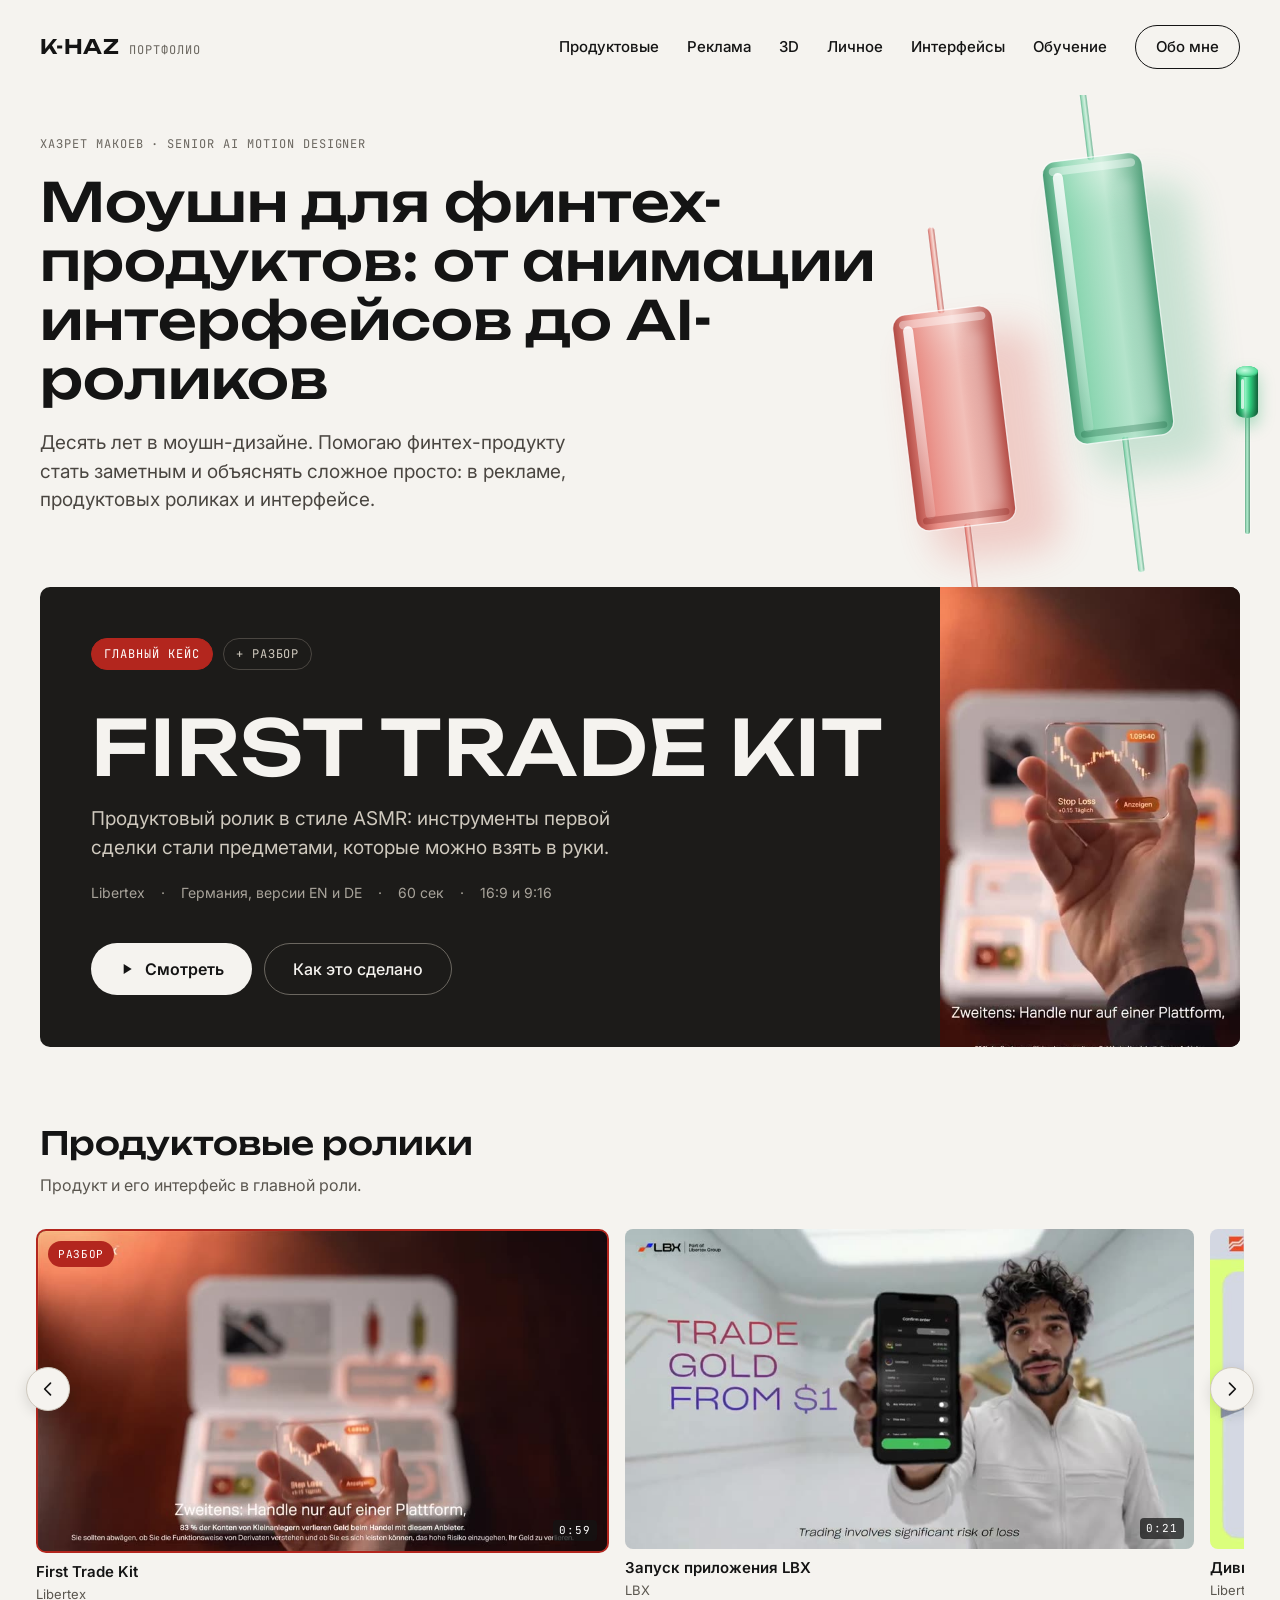
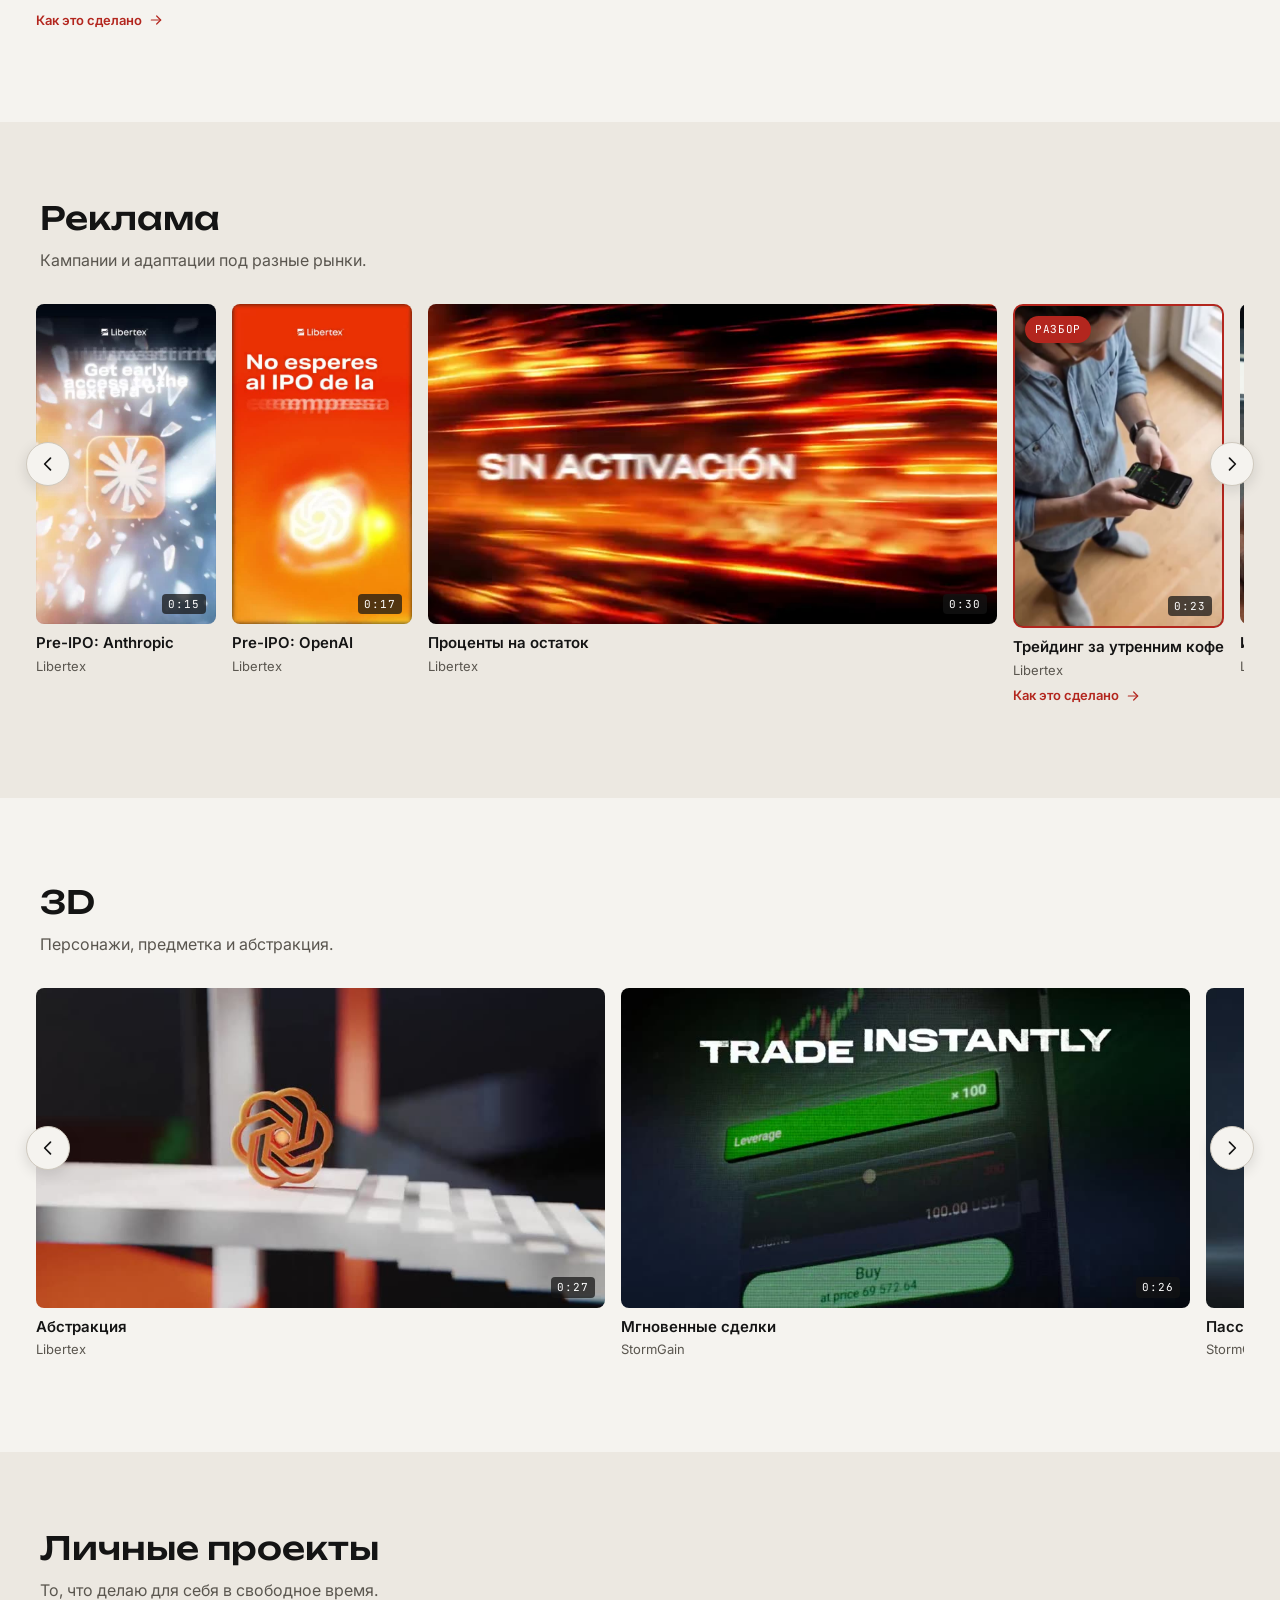
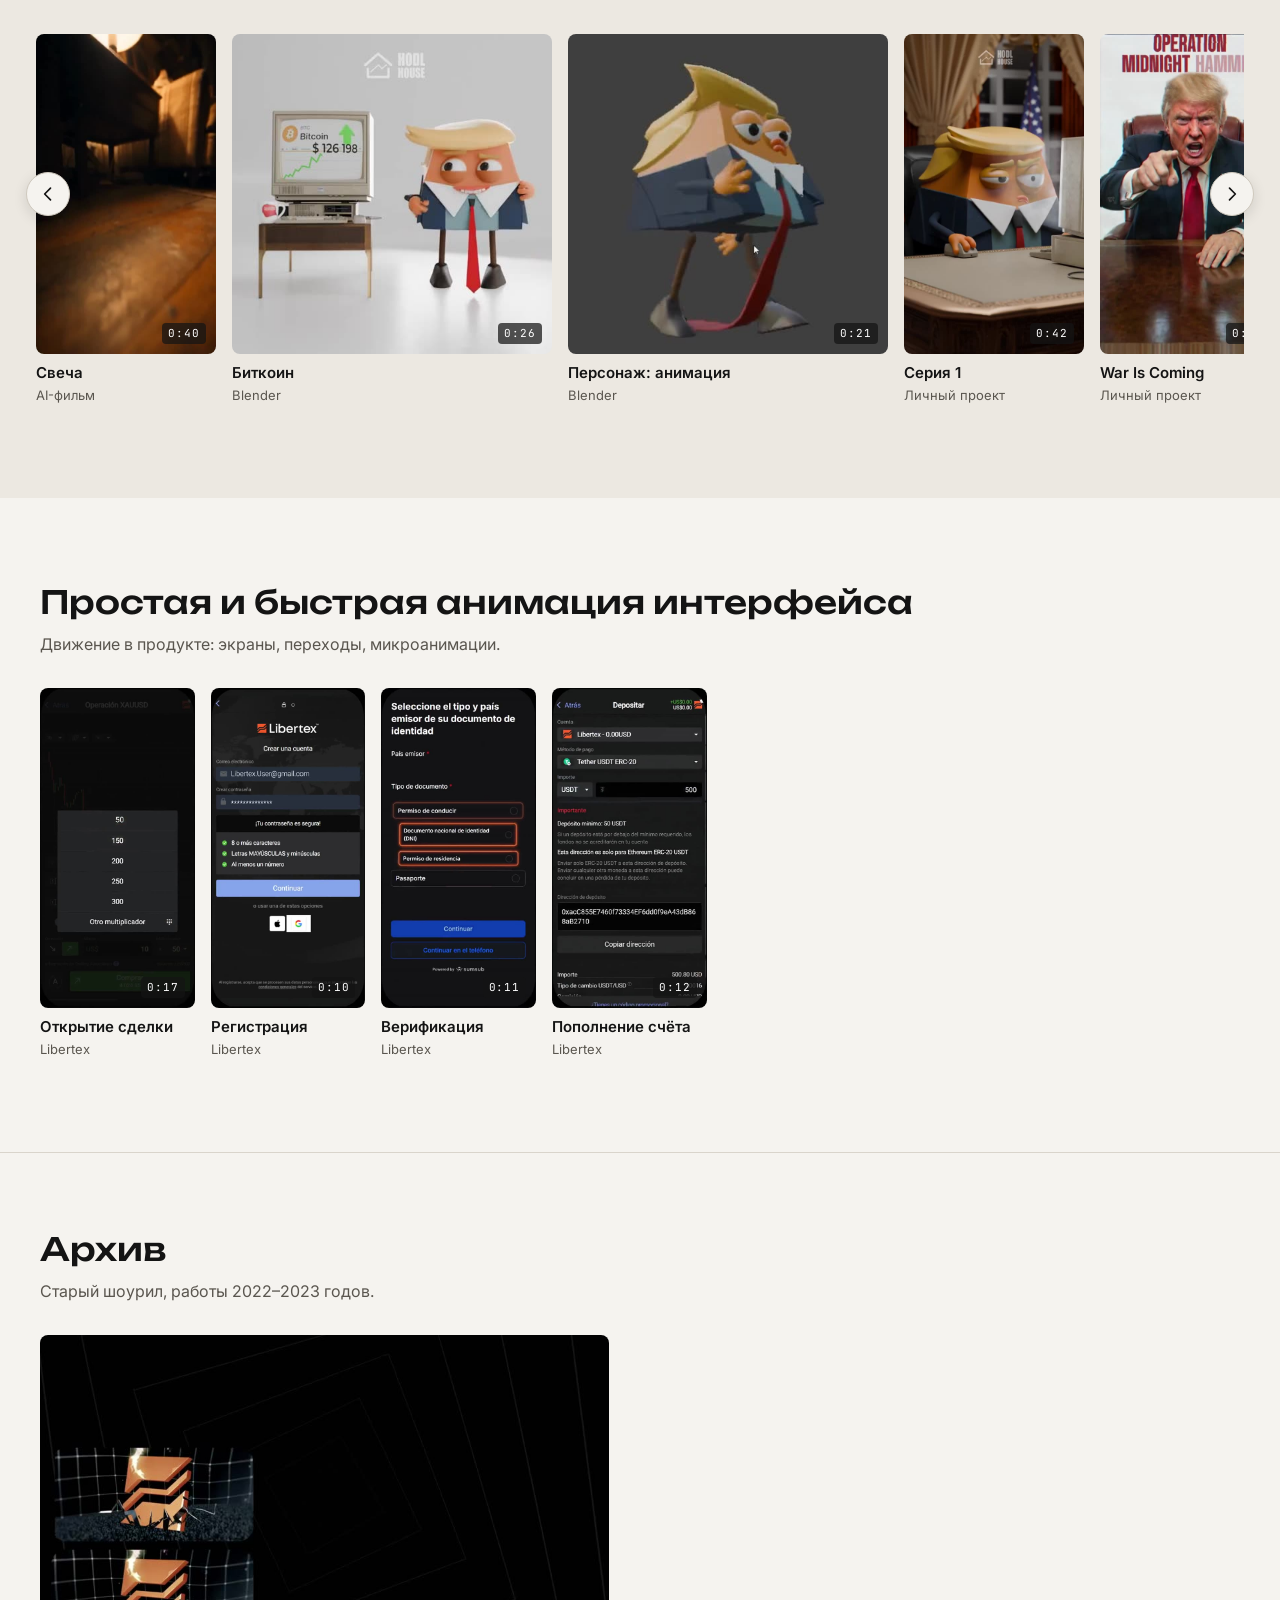
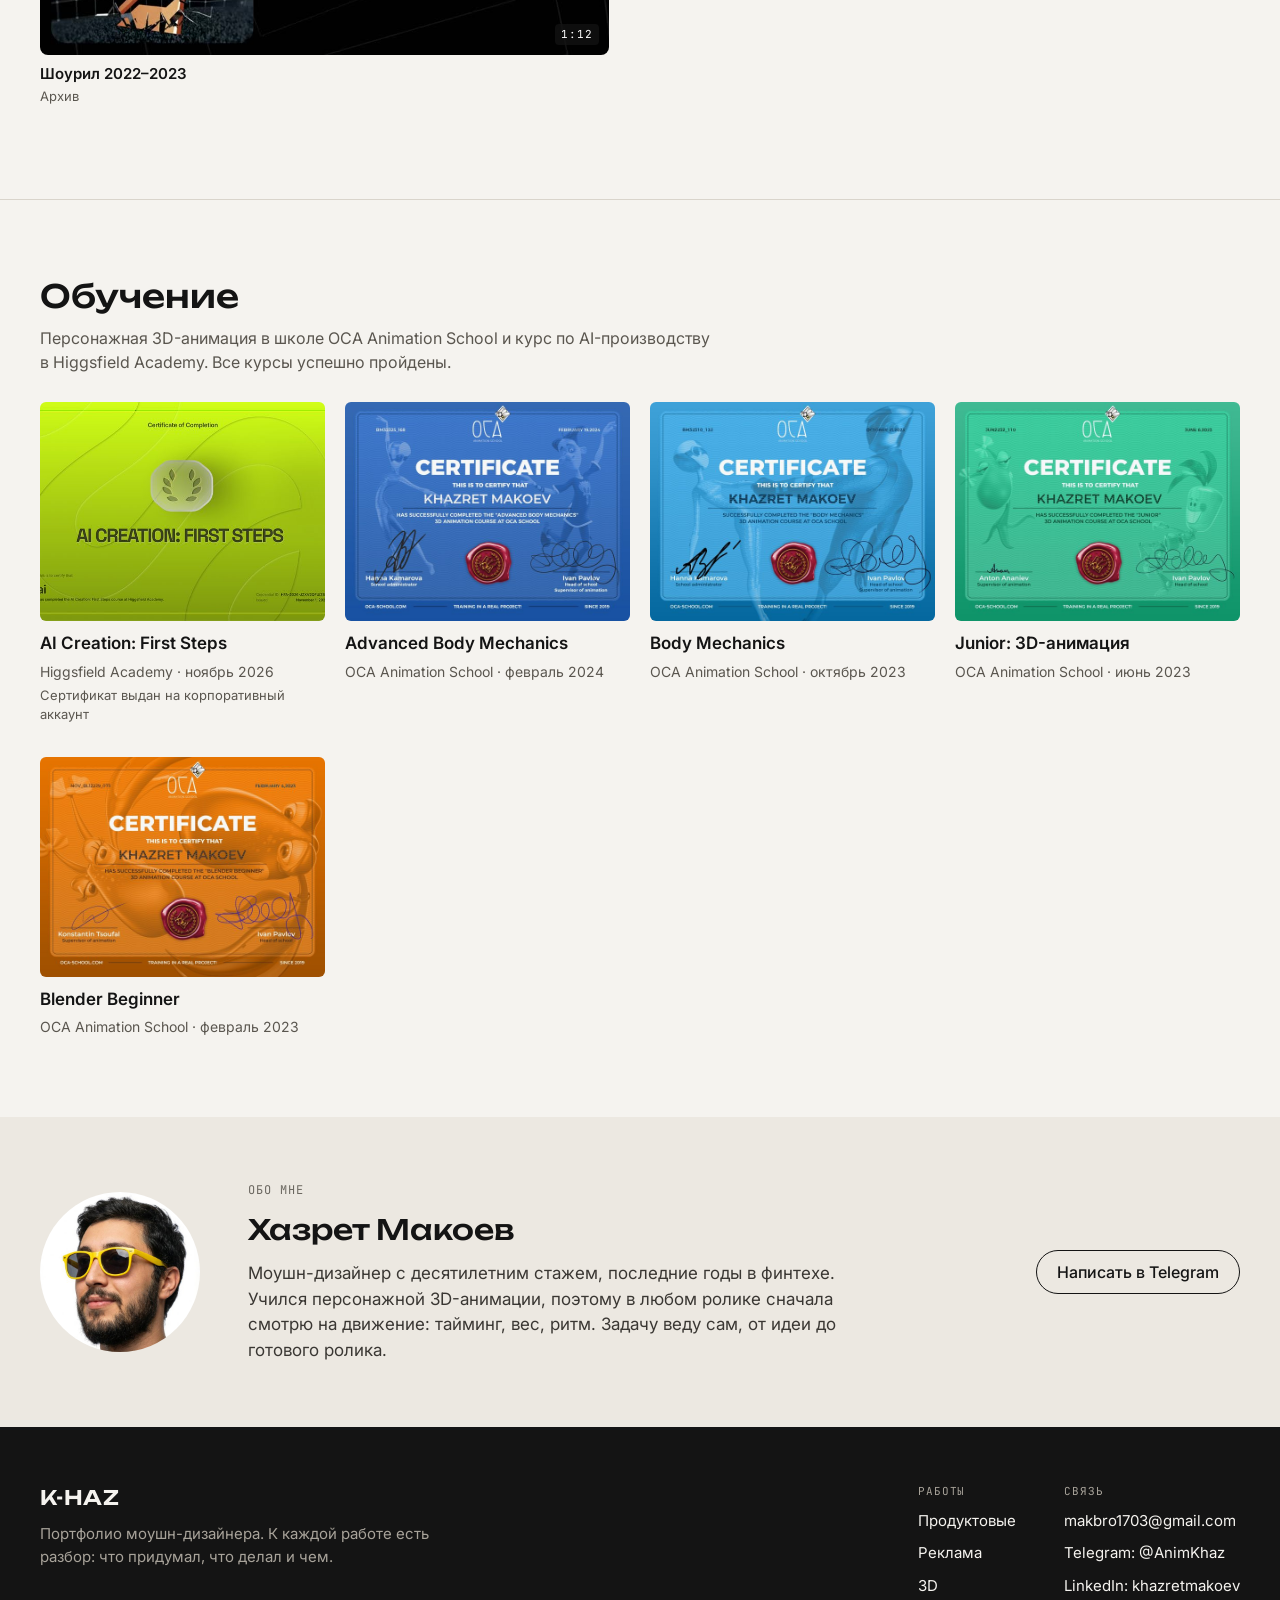
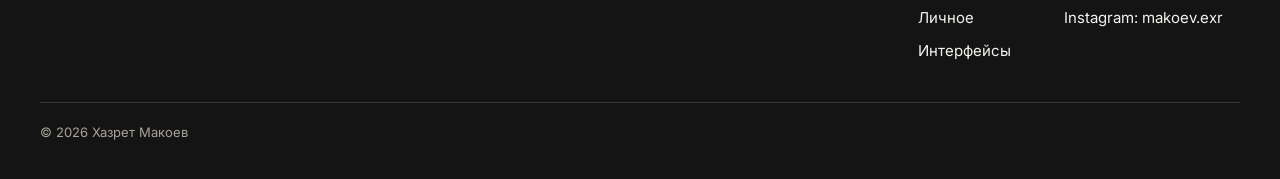
==== docs/index.html @ 052e543b "Разбор: Трейдинг за утренним кофе Co-Authored-By: Claude Fable 5.2 <noreply@anthropic.com> Claude-Se" ====
<!doctype html>
<html lang="ru">
<head>
<meta charset="utf-8">
<meta name="viewport" content="width=device-width, initial-scale=1">
<meta name="robots" content="noindex, nofollow">
<title>K-HAZ — портфолио</title>
<meta name="description" content="Десять лет в моушн-дизайне. Помогаю финтех-продукту стать заметным и объяснять сложное просто: в рекламе, продуктовых роликах и интерфейсе.">
<link rel="preconnect" href="https://fonts.googleapis.com"><link rel="preconnect" href="https://fonts.gstatic.com" crossorigin><link href="https://fonts.googleapis.com/css2?family=Unbounded:wght@500;600&family=Inter:wght@400;500;600&family=JetBrains+Mono:wght@400;500&display=swap" rel="stylesheet">
<link rel="stylesheet" href="css/site.css?v=9702e104">
</head>
<body>
<header class="wrap top">
  <a class="brand" href="index.html"><span class="brand-name">K-HAZ</span><span class="mono dim">ПОРТФОЛИО</span></a>
  <nav class="nav" aria-label="Основное меню"><a href="#product">Продуктовые</a><a href="#ads">Реклама</a><a href="#3d">3D</a><a href="#personal">Личное</a><a href="#ui">Интерфейсы</a><a href="#education">Обучение</a><a class="pill" href="#about">Обо мне</a></nav>
</header>
<main>
<section class="intro-wrap">
<svg class="candles" aria-hidden="true" viewBox="0 0 560 660" preserveAspectRatio="xMaxYMid meet">
<defs>
<linearGradient id="gGreen" x1="0" x2="1" y1="0" y2="0"><stop offset="0" stop-color="#17804F" stop-opacity="0.78"/><stop offset="0.22" stop-color="#3FC486" stop-opacity="0.5"/><stop offset="0.6" stop-color="#8BE6BC" stop-opacity="0.34"/><stop offset="1" stop-color="#17804F" stop-opacity="0.72"/></linearGradient>
<linearGradient id="gRed" x1="0" x2="1" y1="0" y2="0"><stop offset="0" stop-color="#9E1F18" stop-opacity="0.8"/><stop offset="0.22" stop-color="#E0483D" stop-opacity="0.52"/><stop offset="0.6" stop-color="#F7A79E" stop-opacity="0.36"/><stop offset="1" stop-color="#9E1F18" stop-opacity="0.74"/></linearGradient>
<linearGradient id="gShine" x1="0" x2="0" y1="0" y2="1"><stop offset="0" stop-color="#FFFFFF" stop-opacity="0.85"/><stop offset="1" stop-color="#FFFFFF" stop-opacity="0.15"/></linearGradient>
<filter id="soft" x="-50%" y="-50%" width="200%" height="200%"><feGaussianBlur stdDeviation="22"/></filter>
<filter id="soft2" x="-50%" y="-50%" width="200%" height="200%"><feGaussianBlur stdDeviation="6"/></filter>
</defs>
<g transform="rotate(-7 280 330)">
<rect x="150" y="300" width="150" height="270" rx="30" fill="#D8352B" opacity="0.2" filter="url(#soft)"/>
<rect x="350" y="150" width="150" height="340" rx="30" fill="#1F9D63" opacity="0.2" filter="url(#soft)"/>
<rect x="186" y="170" width="8" height="104" rx="4" fill="url(#gRed)" stroke="#FFFFFF" stroke-opacity="0.5"/>
<rect x="186" y="526" width="8" height="114" rx="4" fill="url(#gRed)" stroke="#FFFFFF" stroke-opacity="0.5"/>
<rect x="130" y="270" width="120" height="260" rx="16" fill="url(#gRed)" stroke="#FFFFFF" stroke-opacity="0.75" stroke-width="1.5"/>
<rect x="142" y="284" width="12" height="232" rx="6" fill="url(#gShine)"/>
<rect x="138" y="277" width="104" height="10" rx="5" fill="#FFFFFF" opacity="0.4"/>
<rect x="216" y="300" width="22" height="210" rx="10" fill="#FFFFFF" opacity="0.16" filter="url(#soft2)"/>
<rect x="138" y="514" width="104" height="8" rx="4" fill="#7A1510" opacity="0.28"/>
<rect x="386" y="20" width="8" height="94" rx="4" fill="url(#gGreen)" stroke="#FFFFFF" stroke-opacity="0.5"/>
<rect x="386" y="446" width="8" height="164" rx="4" fill="url(#gGreen)" stroke="#FFFFFF" stroke-opacity="0.5"/>
<rect x="330" y="110" width="120" height="340" rx="16" fill="url(#gGreen)" stroke="#FFFFFF" stroke-opacity="0.75" stroke-width="1.5"/>
<rect x="342" y="124" width="12" height="312" rx="6" fill="url(#gShine)"/>
<rect x="338" y="117" width="104" height="10" rx="5" fill="#FFFFFF" opacity="0.4"/>
<rect x="416" y="140" width="22" height="290" rx="10" fill="#FFFFFF" opacity="0.16" filter="url(#soft2)"/>
<rect x="338" y="434" width="104" height="8" rx="4" fill="#0F5C38" opacity="0.28"/>
</g>
</svg>
<div class="wrap intro">
  <span class="mono dim">ХАЗРЕТ МАКОЕВ · SENIOR AI MOTION DESIGNER</span>
  <h1>Моушн для финтех-продуктов: от анимации интерфейсов до AI-роликов</h1>
  <p>Десять лет в моушн-дизайне. Помогаю финтех-продукту стать заметным и объяснять сложное просто: в рекламе, продуктовых роликах и интерфейсе.</p>
</div>
</section>
<section class="wrap feat-wrap">
  <div class="feat">
    <div class="feat-text">
      <div class="badges mono"><span class="badge badge-red">ГЛАВНЫЙ КЕЙС</span><span class="badge">+ РАЗБОР</span></div>
      <div class="feat-mid">
        <h2 class="feat-title">FIRST TRADE KIT</h2>
        <p>Продуктовый ролик в стиле ASMR: инструменты первой сделки стали предметами, которые можно взять в руки.</p>
        <div class="meta"><span>Libertex</span><span>·</span><span>Германия, версии EN и DE</span><span>·</span><span>60 сек</span><span>·</span><span>16:9 и 9:16</span></div>
      </div>
      <div class="feat-btns">
        <a class="btn btn-light" href="work/first-trade-kit.html"><svg width="16" height="16" viewBox="0 0 24 24" fill="currentColor" aria-hidden="true"><path d="M7 4.5v15l12-7.5z"/></svg>Смотреть</a>
        <a class="btn btn-ghost" href="work/first-trade-kit.html#process">Как это сделано</a>
      </div>
    </div>
    <div class="feat-pic"><video src="media/v/ftk-vertical.mp4" poster="media/v/ftk-vertical.jpg" muted loop autoplay playsinline preload="metadata"></video></div>
  </div>
</section>
<section id="product" class="sec sec-plain">
  <div class="wrap sec-in">
    <div class="sec-head"><h2>Продуктовые ролики</h2><span>Продукт и его интерфейс в главной роли.</span></div>
    <div class="rail-wrap">
      <button class="rail-btn rail-prev" type="button" aria-label="Листать влево"><svg width="20" height="20" viewBox="0 0 24 24" fill="none" stroke="currentColor" stroke-width="2" stroke-linecap="round" stroke-linejoin="round" aria-hidden="true"><path d="M15 5l-7 7 7 7"/></svg></button>
      <div class="rail">
<a class="ritem ritem-case" href="work/first-trade-kit.html"><span class="rthumb" style="aspect-ratio:1920/1080"><img src="media/v/ftk-main.jpg" alt="" loading="lazy" width="1920" height="1080"><span class="thumb-dur mono">0:59</span><span class="case-mark mono">РАЗБОР</span></span><span class="card-title">First Trade Kit</span><span class="card-tag">Libertex</span><span class="case-link">Как это сделано <svg width="24" height="24" viewBox="0 0 24 24" fill="none" stroke="currentColor" stroke-width="1.8" stroke-linecap="round" stroke-linejoin="round" aria-hidden="true"><path d="M5 12h14"/><path d="M13 6l6 6-6 6"/></svg></span></a>
<button class="ritem vid" type="button" data-src="media/v/app-launch.mp4" data-poster="media/v/app-launch.jpg" data-title="Запуск приложения LBX"><span class="rthumb" style="aspect-ratio:1280/720"><img src="media/v/app-launch.jpg" alt="" loading="lazy" width="1280" height="720"><span class="thumb-dur mono">0:21</span><span class="rplay"><svg width="16" height="16" viewBox="0 0 24 24" fill="currentColor" aria-hidden="true"><path d="M7 4.5v15l12-7.5z"/></svg></span></span><span class="card-title">Запуск приложения LBX</span><span class="card-tag">LBX</span></button>
<button class="ritem vid" type="button" data-src="media/v/dividends.mp4" data-poster="media/v/dividends.jpg" data-title="Дивидендные акции"><span class="rthumb" style="aspect-ratio:1280/720"><img src="media/v/dividends.jpg" alt="" loading="lazy" width="1280" height="720"><span class="thumb-dur mono">0:15</span><span class="rplay"><svg width="16" height="16" viewBox="0 0 24 24" fill="currentColor" aria-hidden="true"><path d="M7 4.5v15l12-7.5z"/></svg></span></span><span class="card-title">Дивидендные акции</span><span class="card-tag">Libertex</span></button>
<button class="ritem vid" type="button" data-src="media/v/copytrading.mp4" data-poster="media/v/copytrading.jpg" data-title="Копитрейдинг"><span class="rthumb" style="aspect-ratio:720/1280"><img src="media/v/copytrading.jpg" alt="" loading="lazy" width="720" height="1280"><span class="thumb-dur mono">0:21</span><span class="rplay"><svg width="16" height="16" viewBox="0 0 24 24" fill="currentColor" aria-hidden="true"><path d="M7 4.5v15l12-7.5z"/></svg></span></span><span class="card-title">Копитрейдинг</span><span class="card-tag">Libertex</span></button>
<button class="ritem vid" type="button" data-src="media/v/smart-start.mp4" data-poster="media/v/smart-start.jpg" data-title="Smart Start"><span class="rthumb" style="aspect-ratio:720/1280"><img src="media/v/smart-start.jpg" alt="" loading="lazy" width="720" height="1280"><span class="thumb-dur mono">0:25</span><span class="rplay"><svg width="16" height="16" viewBox="0 0 24 24" fill="currentColor" aria-hidden="true"><path d="M7 4.5v15l12-7.5z"/></svg></span></span><span class="card-title">Smart Start</span><span class="card-tag">Libertex</span></button>
<button class="ritem vid" type="button" data-src="media/v/trade-insurance.mp4" data-poster="media/v/trade-insurance.jpg" data-title="Страховка первой сделки"><span class="rthumb" style="aspect-ratio:720/1280"><img src="media/v/trade-insurance.jpg" alt="" loading="lazy" width="720" height="1280"><span class="thumb-dur mono">0:12</span><span class="rplay"><svg width="16" height="16" viewBox="0 0 24 24" fill="currentColor" aria-hidden="true"><path d="M7 4.5v15l12-7.5z"/></svg></span></span><span class="card-title">Страховка первой сделки</span><span class="card-tag">Libertex</span></button>
<button class="ritem vid" type="button" data-src="media/v/cashback-update.mp4" data-poster="media/v/cashback-update.jpg" data-title="Кэшбэк: обновление"><span class="rthumb" style="aspect-ratio:720/1280"><img src="media/v/cashback-update.jpg" alt="" loading="lazy" width="720" height="1280"><span class="thumb-dur mono">0:17</span><span class="rplay"><svg width="16" height="16" viewBox="0 0 24 24" fill="currentColor" aria-hidden="true"><path d="M7 4.5v15l12-7.5z"/></svg></span></span><span class="card-title">Кэшбэк: обновление</span><span class="card-tag">LBX</span></button>
<button class="ritem vid" type="button" data-src="media/v/cashback.mp4" data-poster="media/v/cashback.jpg" data-title="Кэшбэк"><span class="rthumb" style="aspect-ratio:720/1280"><img src="media/v/cashback.jpg" alt="" loading="lazy" width="720" height="1280"><span class="thumb-dur mono">0:17</span><span class="rplay"><svg width="16" height="16" viewBox="0 0 24 24" fill="currentColor" aria-hidden="true"><path d="M7 4.5v15l12-7.5z"/></svg></span></span><span class="card-title">Кэшбэк</span><span class="card-tag">Libertex</span></button>
<button class="ritem vid" type="button" data-src="media/v/one-dollar.mp4" data-poster="media/v/one-dollar.jpg" data-title="Сделки от 1 доллара"><span class="rthumb" style="aspect-ratio:720/1280"><img src="media/v/one-dollar.jpg" alt="" loading="lazy" width="720" height="1280"><span class="thumb-dur mono">0:23</span><span class="rplay"><svg width="16" height="16" viewBox="0 0 24 24" fill="currentColor" aria-hidden="true"><path d="M7 4.5v15l12-7.5z"/></svg></span></span><span class="card-title">Сделки от 1 доллара</span><span class="card-tag">LBX</span></button>
<button class="ritem vid" type="button" data-src="media/v/mobile-app.mp4" data-poster="media/v/mobile-app.jpg" data-title="Мобильное приложение"><span class="rthumb" style="aspect-ratio:1280/720"><img src="media/v/mobile-app.jpg" alt="" loading="lazy" width="1280" height="720"><span class="thumb-dur mono">0:29</span><span class="rplay"><svg width="16" height="16" viewBox="0 0 24 24" fill="currentColor" aria-hidden="true"><path d="M7 4.5v15l12-7.5z"/></svg></span></span><span class="card-title">Мобильное приложение</span><span class="card-tag">Libertex</span></button>
<button class="ritem vid" type="button" data-src="media/v/crypto-wallet.mp4" data-poster="media/v/crypto-wallet.jpg" data-title="Криптокошелёк"><span class="rthumb" style="aspect-ratio:1280/720"><img src="media/v/crypto-wallet.jpg" alt="" loading="lazy" width="1280" height="720"><span class="thumb-dur mono">1:46</span><span class="rplay"><svg width="16" height="16" viewBox="0 0 24 24" fill="currentColor" aria-hidden="true"><path d="M7 4.5v15l12-7.5z"/></svg></span></span><span class="card-title">Криптокошелёк</span><span class="card-tag">StormGain</span></button>
      </div>
      <button class="rail-btn rail-next" type="button" aria-label="Листать вправо"><svg width="20" height="20" viewBox="0 0 24 24" fill="none" stroke="currentColor" stroke-width="2" stroke-linecap="round" stroke-linejoin="round" aria-hidden="true"><path d="M9 5l7 7-7 7"/></svg></button>
    </div>
  </div>
</section>
<section id="ads" class="sec sec-band">
  <div class="wrap sec-in">
    <div class="sec-head"><h2>Реклама</h2><span>Кампании и адаптации под разные рынки.</span></div>
    <div class="rail-wrap">
      <button class="rail-btn rail-prev" type="button" aria-label="Листать влево"><svg width="20" height="20" viewBox="0 0 24 24" fill="none" stroke="currentColor" stroke-width="2" stroke-linecap="round" stroke-linejoin="round" aria-hidden="true"><path d="M15 5l-7 7 7 7"/></svg></button>
      <div class="rail">
<button class="ritem vid" type="button" data-src="media/v/preipo-anthropic.mp4" data-poster="media/v/preipo-anthropic.jpg" data-title="Pre-IPO: Anthropic"><span class="rthumb" style="aspect-ratio:720/1280"><img src="media/v/preipo-anthropic.jpg" alt="" loading="lazy" width="720" height="1280"><span class="thumb-dur mono">0:15</span><span class="rplay"><svg width="16" height="16" viewBox="0 0 24 24" fill="currentColor" aria-hidden="true"><path d="M7 4.5v15l12-7.5z"/></svg></span></span><span class="card-title">Pre-IPO: Anthropic</span><span class="card-tag">Libertex</span></button>
<button class="ritem vid" type="button" data-src="media/v/preipo-openai.mp4" data-poster="media/v/preipo-openai.jpg" data-title="Pre-IPO: OpenAI"><span class="rthumb" style="aspect-ratio:720/1280"><img src="media/v/preipo-openai.jpg" alt="" loading="lazy" width="720" height="1280"><span class="thumb-dur mono">0:17</span><span class="rplay"><svg width="16" height="16" viewBox="0 0 24 24" fill="currentColor" aria-hidden="true"><path d="M7 4.5v15l12-7.5z"/></svg></span></span><span class="card-title">Pre-IPO: OpenAI</span><span class="card-tag">Libertex</span></button>
<button class="ritem vid" type="button" data-src="media/v/interest.mp4" data-poster="media/v/interest.jpg" data-title="Проценты на остаток"><span class="rthumb" style="aspect-ratio:1280/720"><img src="media/v/interest.jpg" alt="" loading="lazy" width="1280" height="720"><span class="thumb-dur mono">0:30</span><span class="rplay"><svg width="16" height="16" viewBox="0 0 24 24" fill="currentColor" aria-hidden="true"><path d="M7 4.5v15l12-7.5z"/></svg></span></span><span class="card-title">Проценты на остаток</span><span class="card-tag">Libertex</span></button>
<a class="ritem ritem-case" href="work/morning-coffee.html"><span class="rthumb" style="aspect-ratio:720/1280"><img src="media/v/morning-coffee.jpg" alt="" loading="lazy" width="720" height="1280"><span class="thumb-dur mono">0:23</span><span class="case-mark mono">РАЗБОР</span></span><span class="card-title">Трейдинг за утренним кофе</span><span class="card-tag">Libertex</span><span class="case-link">Как это сделано <svg width="24" height="24" viewBox="0 0 24 24" fill="none" stroke="currentColor" stroke-width="1.8" stroke-linecap="round" stroke-linejoin="round" aria-hidden="true"><path d="M5 12h14"/><path d="M13 6l6 6-6 6"/></svg></span></a>
<button class="ritem vid" type="button" data-src="media/v/daily-routine.mp4" data-poster="media/v/daily-routine.jpg" data-title="Инвестиции каждый день"><span class="rthumb" style="aspect-ratio:720/1280"><img src="media/v/daily-routine.jpg" alt="" loading="lazy" width="720" height="1280"><span class="thumb-dur mono">0:23</span><span class="rplay"><svg width="16" height="16" viewBox="0 0 24 24" fill="currentColor" aria-hidden="true"><path d="M7 4.5v15l12-7.5z"/></svg></span></span><span class="card-title">Инвестиции каждый день</span><span class="card-tag">LBX</span></button>
<button class="ritem vid" type="button" data-src="media/v/street.mp4" data-poster="media/v/street.jpg" data-title="Акции в кармане"><span class="rthumb" style="aspect-ratio:1280/720"><img src="media/v/street.jpg" alt="" loading="lazy" width="1280" height="720"><span class="thumb-dur mono">0:18</span><span class="rplay"><svg width="16" height="16" viewBox="0 0 24 24" fill="currentColor" aria-hidden="true"><path d="M7 4.5v15l12-7.5z"/></svg></span></span><span class="card-title">Акции в кармане</span><span class="card-tag">Libertex</span></button>
<button class="ritem vid" type="button" data-src="media/v/coffee-tesla.mp4" data-poster="media/v/coffee-tesla.jpg" data-title="Кофе или акции"><span class="rthumb" style="aspect-ratio:720/720"><img src="media/v/coffee-tesla.jpg" alt="" loading="lazy" width="720" height="720"><span class="thumb-dur mono">0:30</span><span class="rplay"><svg width="16" height="16" viewBox="0 0 24 24" fill="currentColor" aria-hidden="true"><path d="M7 4.5v15l12-7.5z"/></svg></span></span><span class="card-title">Кофе или акции</span><span class="card-tag">Libertex</span></button>
<button class="ritem vid" type="button" data-src="media/v/one-euro.mp4" data-poster="media/v/one-euro.jpg" data-title="От 1 евро"><span class="rthumb" style="aspect-ratio:720/1280"><img src="media/v/one-euro.jpg" alt="" loading="lazy" width="720" height="1280"><span class="thumb-dur mono">0:12</span><span class="rplay"><svg width="16" height="16" viewBox="0 0 24 24" fill="currentColor" aria-hidden="true"><path d="M7 4.5v15l12-7.5z"/></svg></span></span><span class="card-title">От 1 евро</span><span class="card-tag">Libertex</span></button>
<button class="ritem vid" type="button" data-src="media/v/smartstart-ru.mp4" data-poster="media/v/smartstart-ru.jpg" data-title="SmartStart"><span class="rthumb" style="aspect-ratio:720/1280"><img src="media/v/smartstart-ru.jpg" alt="" loading="lazy" width="720" height="1280"><span class="thumb-dur mono">0:27</span><span class="rplay"><svg width="16" height="16" viewBox="0 0 24 24" fill="currentColor" aria-hidden="true"><path d="M7 4.5v15l12-7.5z"/></svg></span></span><span class="card-title">SmartStart</span><span class="card-tag">Forex Club</span></button>
<button class="ritem vid" type="button" data-src="media/v/is-it-skill.mp4" data-poster="media/v/is-it-skill.jpg" data-title="Is It Skill?"><span class="rthumb" style="aspect-ratio:1280/720"><img src="media/v/is-it-skill.jpg" alt="" loading="lazy" width="1280" height="720"><span class="thumb-dur mono">0:25</span><span class="rplay"><svg width="16" height="16" viewBox="0 0 24 24" fill="currentColor" aria-hidden="true"><path d="M7 4.5v15l12-7.5z"/></svg></span></span><span class="card-title">Is It Skill?</span><span class="card-tag">Libertex</span></button>
<button class="ritem vid" type="button" data-src="media/v/partners.mp4" data-poster="media/v/partners.jpg" data-title="Партнёрская программа"><span class="rthumb" style="aspect-ratio:1280/720"><img src="media/v/partners.jpg" alt="" loading="lazy" width="1280" height="720"><span class="thumb-dur mono">0:34</span><span class="rplay"><svg width="16" height="16" viewBox="0 0 24 24" fill="currentColor" aria-hidden="true"><path d="M7 4.5v15l12-7.5z"/></svg></span></span><span class="card-title">Партнёрская программа</span><span class="card-tag">Forex Club</span></button>
      </div>
      <button class="rail-btn rail-next" type="button" aria-label="Листать вправо"><svg width="20" height="20" viewBox="0 0 24 24" fill="none" stroke="currentColor" stroke-width="2" stroke-linecap="round" stroke-linejoin="round" aria-hidden="true"><path d="M9 5l7 7-7 7"/></svg></button>
    </div>
  </div>
</section>
<section id="3d" class="sec sec-plain">
  <div class="wrap sec-in">
    <div class="sec-head"><h2>3D</h2><span>Персонажи, предметка и абстракция.</span></div>
    <div class="rail-wrap">
      <button class="rail-btn rail-prev" type="button" aria-label="Листать влево"><svg width="20" height="20" viewBox="0 0 24 24" fill="none" stroke="currentColor" stroke-width="2" stroke-linecap="round" stroke-linejoin="round" aria-hidden="true"><path d="M15 5l-7 7 7 7"/></svg></button>
      <div class="rail">
<button class="ritem vid" type="button" data-src="media/v/abstract.mp4" data-poster="media/v/abstract.jpg" data-title="Абстракция"><span class="rthumb" style="aspect-ratio:1280/720"><img src="media/v/abstract.jpg" alt="" loading="lazy" width="1280" height="720"><span class="thumb-dur mono">0:27</span><span class="rplay"><svg width="16" height="16" viewBox="0 0 24 24" fill="currentColor" aria-hidden="true"><path d="M7 4.5v15l12-7.5z"/></svg></span></span><span class="card-title">Абстракция</span><span class="card-tag">Libertex</span></button>
<button class="ritem vid" type="button" data-src="media/v/trade-instantly.mp4" data-poster="media/v/trade-instantly.jpg" data-title="Мгновенные сделки"><span class="rthumb" style="aspect-ratio:1280/720"><img src="media/v/trade-instantly.jpg" alt="" loading="lazy" width="1280" height="720"><span class="thumb-dur mono">0:26</span><span class="rplay"><svg width="16" height="16" viewBox="0 0 24 24" fill="currentColor" aria-hidden="true"><path d="M7 4.5v15l12-7.5z"/></svg></span></span><span class="card-title">Мгновенные сделки</span><span class="card-tag">StormGain</span></button>
<button class="ritem vid" type="button" data-src="media/v/passive-income.mp4" data-poster="media/v/passive-income.jpg" data-title="Пассивный доход"><span class="rthumb" style="aspect-ratio:1280/720"><img src="media/v/passive-income.jpg" alt="" loading="lazy" width="1280" height="720"><span class="thumb-dur mono">0:30</span><span class="rplay"><svg width="16" height="16" viewBox="0 0 24 24" fill="currentColor" aria-hidden="true"><path d="M7 4.5v15l12-7.5z"/></svg></span></span><span class="card-title">Пассивный доход</span><span class="card-tag">StormGain</span></button>
<button class="ritem vid" type="button" data-src="media/v/chatgpt.mp4" data-poster="media/v/chatgpt.jpg" data-title="AI-ассистент"><span class="rthumb" style="aspect-ratio:1280/720"><img src="media/v/chatgpt.jpg" alt="" loading="lazy" width="1280" height="720"><span class="thumb-dur mono">0:20</span><span class="rplay"><svg width="16" height="16" viewBox="0 0 24 24" fill="currentColor" aria-hidden="true"><path d="M7 4.5v15l12-7.5z"/></svg></span></span><span class="card-title">AI-ассистент</span><span class="card-tag">Libertex</span></button>
<button class="ritem vid" type="button" data-src="media/v/bull-bear.mp4" data-poster="media/v/bull-bear.jpg" data-title="Быки и медведи"><span class="rthumb" style="aspect-ratio:1280/720"><img src="media/v/bull-bear.jpg" alt="" loading="lazy" width="1280" height="720"><span class="thumb-dur mono">0:19</span><span class="rplay"><svg width="16" height="16" viewBox="0 0 24 24" fill="currentColor" aria-hidden="true"><path d="M7 4.5v15l12-7.5z"/></svg></span></span><span class="card-title">Быки и медведи</span><span class="card-tag">Libertex</span></button>
<button class="ritem vid" type="button" data-src="media/v/globe-buenos-aires.mp4" data-poster="media/v/globe-buenos-aires.jpg" data-title="Снежный шар: Буэнос-Айрес"><span class="rthumb" style="aspect-ratio:1280/720"><img src="media/v/globe-buenos-aires.jpg" alt="" loading="lazy" width="1280" height="720"><span class="thumb-dur mono">0:15</span><span class="rplay"><svg width="16" height="16" viewBox="0 0 24 24" fill="currentColor" aria-hidden="true"><path d="M7 4.5v15l12-7.5z"/></svg></span></span><span class="card-title">Снежный шар: Буэнос-Айрес</span><span class="card-tag">Libertex</span></button>
<button class="ritem vid" type="button" data-src="media/v/globe-berlin.mp4" data-poster="media/v/globe-berlin.jpg" data-title="Снежный шар: Берлин"><span class="rthumb" style="aspect-ratio:1280/720"><img src="media/v/globe-berlin.jpg" alt="" loading="lazy" width="1280" height="720"><span class="thumb-dur mono">0:15</span><span class="rplay"><svg width="16" height="16" viewBox="0 0 24 24" fill="currentColor" aria-hidden="true"><path d="M7 4.5v15l12-7.5z"/></svg></span></span><span class="card-title">Снежный шар: Берлин</span><span class="card-tag">Libertex</span></button>
<button class="ritem vid" type="button" data-src="media/v/banksters-dance.mp4" data-poster="media/v/banksters-dance.jpg" data-title="Banksters: танец"><span class="rthumb" style="aspect-ratio:1280/720"><img src="media/v/banksters-dance.jpg" alt="" loading="lazy" width="1280" height="720"><span class="thumb-dur mono">0:08</span><span class="rplay"><svg width="16" height="16" viewBox="0 0 24 24" fill="currentColor" aria-hidden="true"><path d="M7 4.5v15l12-7.5z"/></svg></span></span><span class="card-title">Banksters: танец</span><span class="card-tag">Banksters</span></button>
<button class="ritem vid" type="button" data-src="media/v/banksters-avatar.mp4" data-poster="media/v/banksters-avatar.jpg" data-title="Banksters: выбор аватара"><span class="rthumb" style="aspect-ratio:1280/720"><img src="media/v/banksters-avatar.jpg" alt="" loading="lazy" width="1280" height="720"><span class="thumb-dur mono">0:19</span><span class="rplay"><svg width="16" height="16" viewBox="0 0 24 24" fill="currentColor" aria-hidden="true"><path d="M7 4.5v15l12-7.5z"/></svg></span></span><span class="card-title">Banksters: выбор аватара</span><span class="card-tag">Banksters</span></button>
<button class="ritem vid" type="button" data-src="media/v/banksters-earn.mp4" data-poster="media/v/banksters-earn.jpg" data-title="Banksters: заработок"><span class="rthumb" style="aspect-ratio:1280/720"><img src="media/v/banksters-earn.jpg" alt="" loading="lazy" width="1280" height="720"><span class="thumb-dur mono">0:49</span><span class="rplay"><svg width="16" height="16" viewBox="0 0 24 24" fill="currentColor" aria-hidden="true"><path d="M7 4.5v15l12-7.5z"/></svg></span></span><span class="card-title">Banksters: заработок</span><span class="card-tag">Banksters</span></button>
<button class="ritem vid" type="button" data-src="media/v/banksters-balloon.mp4" data-poster="media/v/banksters-balloon.jpg" data-title="Banksters: воздушный шар"><span class="rthumb" style="aspect-ratio:1280/720"><img src="media/v/banksters-balloon.jpg" alt="" loading="lazy" width="1280" height="720"><span class="thumb-dur mono">0:17</span><span class="rplay"><svg width="16" height="16" viewBox="0 0 24 24" fill="currentColor" aria-hidden="true"><path d="M7 4.5v15l12-7.5z"/></svg></span></span><span class="card-title">Banksters: воздушный шар</span><span class="card-tag">Banksters</span></button>
<button class="ritem vid" type="button" data-src="media/v/listing.mp4" data-poster="media/v/listing.jpg" data-title="Листинг"><span class="rthumb" style="aspect-ratio:1280/720"><img src="media/v/listing.jpg" alt="" loading="lazy" width="1280" height="720"><span class="thumb-dur mono">0:28</span><span class="rplay"><svg width="16" height="16" viewBox="0 0 24 24" fill="currentColor" aria-hidden="true"><path d="M7 4.5v15l12-7.5z"/></svg></span></span><span class="card-title">Листинг</span><span class="card-tag">StormGain</span></button>
<button class="ritem vid" type="button" data-src="media/v/defi.mp4" data-poster="media/v/defi.jpg" data-title="DeFi"><span class="rthumb" style="aspect-ratio:1280/720"><img src="media/v/defi.jpg" alt="" loading="lazy" width="1280" height="720"><span class="thumb-dur mono">0:30</span><span class="rplay"><svg width="16" height="16" viewBox="0 0 24 24" fill="currentColor" aria-hidden="true"><path d="M7 4.5v15l12-7.5z"/></svg></span></span><span class="card-title">DeFi</span><span class="card-tag">StormGain</span></button>
<button class="ritem vid" type="button" data-src="media/v/dancing-stocks.mp4" data-poster="media/v/dancing-stocks.jpg" data-title="Танцующие акции"><span class="rthumb" style="aspect-ratio:720/720"><img src="media/v/dancing-stocks.jpg" alt="" loading="lazy" width="720" height="720"><span class="thumb-dur mono">0:25</span><span class="rplay"><svg width="16" height="16" viewBox="0 0 24 24" fill="currentColor" aria-hidden="true"><path d="M7 4.5v15l12-7.5z"/></svg></span></span><span class="card-title">Танцующие акции</span><span class="card-tag">Libertex</span></button>
      </div>
      <button class="rail-btn rail-next" type="button" aria-label="Листать вправо"><svg width="20" height="20" viewBox="0 0 24 24" fill="none" stroke="currentColor" stroke-width="2" stroke-linecap="round" stroke-linejoin="round" aria-hidden="true"><path d="M9 5l7 7-7 7"/></svg></button>
    </div>
  </div>
</section>
<section id="personal" class="sec sec-band">
  <div class="wrap sec-in">
    <div class="sec-head"><h2>Личные проекты</h2><span>То, что делаю для себя в свободное время.</span></div>
    <div class="rail-wrap">
      <button class="rail-btn rail-prev" type="button" aria-label="Листать влево"><svg width="20" height="20" viewBox="0 0 24 24" fill="none" stroke="currentColor" stroke-width="2" stroke-linecap="round" stroke-linejoin="round" aria-hidden="true"><path d="M15 5l-7 7 7 7"/></svg></button>
      <div class="rail">
<button class="ritem vid" type="button" data-src="media/v/candle.mp4" data-poster="media/v/candle.jpg" data-title="Свеча"><span class="rthumb" style="aspect-ratio:720/1280"><img src="media/v/candle.jpg" alt="" loading="lazy" width="720" height="1280"><span class="thumb-dur mono">0:40</span><span class="rplay"><svg width="16" height="16" viewBox="0 0 24 24" fill="currentColor" aria-hidden="true"><path d="M7 4.5v15l12-7.5z"/></svg></span></span><span class="card-title">Свеча</span><span class="card-tag">AI-фильм</span></button>
<button class="ritem vid" type="button" data-src="media/v/p-bitcoin.mp4" data-poster="media/v/p-bitcoin.jpg" data-title="Биткоин"><span class="rthumb" style="aspect-ratio:720/720"><img src="media/v/p-bitcoin.jpg" alt="" loading="lazy" width="720" height="720"><span class="thumb-dur mono">0:26</span><span class="rplay"><svg width="16" height="16" viewBox="0 0 24 24" fill="currentColor" aria-hidden="true"><path d="M7 4.5v15l12-7.5z"/></svg></span></span><span class="card-title">Биткоин</span><span class="card-tag">Blender</span></button>
<button class="ritem vid" type="button" data-src="media/v/p-character.mp4" data-poster="media/v/p-character.jpg" data-title="Персонаж: анимация"><span class="rthumb" style="aspect-ratio:720/720"><img src="media/v/p-character.jpg" alt="" loading="lazy" width="720" height="720"><span class="thumb-dur mono">0:21</span><span class="rplay"><svg width="16" height="16" viewBox="0 0 24 24" fill="currentColor" aria-hidden="true"><path d="M7 4.5v15l12-7.5z"/></svg></span></span><span class="card-title">Персонаж: анимация</span><span class="card-tag">Blender</span></button>
<button class="ritem vid" type="button" data-src="media/v/p-series.mp4" data-poster="media/v/p-series.jpg" data-title="Серия 1"><span class="rthumb" style="aspect-ratio:720/1280"><img src="media/v/p-series.jpg" alt="" loading="lazy" width="720" height="1280"><span class="thumb-dur mono">0:42</span><span class="rplay"><svg width="16" height="16" viewBox="0 0 24 24" fill="currentColor" aria-hidden="true"><path d="M7 4.5v15l12-7.5z"/></svg></span></span><span class="card-title">Серия 1</span><span class="card-tag">Личный проект</span></button>
<button class="ritem vid" type="button" data-src="media/v/p-war.mp4" data-poster="media/v/p-war.jpg" data-title="War Is Coming"><span class="rthumb" style="aspect-ratio:720/1280"><img src="media/v/p-war.jpg" alt="" loading="lazy" width="720" height="1280"><span class="thumb-dur mono">0:51</span><span class="rplay"><svg width="16" height="16" viewBox="0 0 24 24" fill="currentColor" aria-hidden="true"><path d="M7 4.5v15l12-7.5z"/></svg></span></span><span class="card-title">War Is Coming</span><span class="card-tag">Личный проект</span></button>
<button class="ritem vid" type="button" data-src="media/v/penguin.mp4" data-poster="media/v/penguin.jpg" data-title="Пингвин"><span class="rthumb" style="aspect-ratio:720/720"><img src="media/v/penguin.jpg" alt="" loading="lazy" width="720" height="720"><span class="thumb-dur mono">0:16</span><span class="rplay"><svg width="16" height="16" viewBox="0 0 24 24" fill="currentColor" aria-hidden="true"><path d="M7 4.5v15l12-7.5z"/></svg></span></span><span class="card-title">Пингвин</span><span class="card-tag">Blender</span></button>
<button class="ritem vid" type="button" data-src="media/v/police.mp4" data-poster="media/v/police.jpg" data-title="Полицейские"><span class="rthumb" style="aspect-ratio:1280/720"><img src="media/v/police.jpg" alt="" loading="lazy" width="1280" height="720"><span class="thumb-dur mono">0:55</span><span class="rplay"><svg width="16" height="16" viewBox="0 0 24 24" fill="currentColor" aria-hidden="true"><path d="M7 4.5v15l12-7.5z"/></svg></span></span><span class="card-title">Полицейские</span><span class="card-tag">AI-фильм</span></button>
      </div>
      <button class="rail-btn rail-next" type="button" aria-label="Листать вправо"><svg width="20" height="20" viewBox="0 0 24 24" fill="none" stroke="currentColor" stroke-width="2" stroke-linecap="round" stroke-linejoin="round" aria-hidden="true"><path d="M9 5l7 7-7 7"/></svg></button>
    </div>
  </div>
</section>
<section id="ui" class="sec sec-plain">
  <div class="wrap sec-in">
    <div class="sec-head"><h2>Простая и быстрая анимация интерфейса</h2><span>Движение в продукте: экраны, переходы, микроанимации.</span></div>
    <div class="rail-wrap">
      <button class="rail-btn rail-prev" type="button" aria-label="Листать влево"><svg width="20" height="20" viewBox="0 0 24 24" fill="none" stroke="currentColor" stroke-width="2" stroke-linecap="round" stroke-linejoin="round" aria-hidden="true"><path d="M15 5l-7 7 7 7"/></svg></button>
      <div class="rail">
<button class="ritem vid" type="button" data-src="media/v/ui-open-deal.mp4" data-poster="media/v/ui-open-deal.jpg" data-title="Открытие сделки"><span class="rthumb" style="aspect-ratio:720/1490"><img src="media/v/ui-open-deal.jpg" alt="" loading="lazy" width="720" height="1490"><span class="thumb-dur mono">0:17</span><span class="rplay"><svg width="16" height="16" viewBox="0 0 24 24" fill="currentColor" aria-hidden="true"><path d="M7 4.5v15l12-7.5z"/></svg></span></span><span class="card-title">Открытие сделки</span><span class="card-tag">Libertex</span></button>
<button class="ritem vid" type="button" data-src="media/v/ui-register.mp4" data-poster="media/v/ui-register.jpg" data-title="Регистрация"><span class="rthumb" style="aspect-ratio:720/1488"><img src="media/v/ui-register.jpg" alt="" loading="lazy" width="720" height="1488"><span class="thumb-dur mono">0:10</span><span class="rplay"><svg width="16" height="16" viewBox="0 0 24 24" fill="currentColor" aria-hidden="true"><path d="M7 4.5v15l12-7.5z"/></svg></span></span><span class="card-title">Регистрация</span><span class="card-tag">Libertex</span></button>
<button class="ritem vid" type="button" data-src="media/v/ui-verification.mp4" data-poster="media/v/ui-verification.jpg" data-title="Верификация"><span class="rthumb" style="aspect-ratio:720/1490"><img src="media/v/ui-verification.jpg" alt="" loading="lazy" width="720" height="1490"><span class="thumb-dur mono">0:11</span><span class="rplay"><svg width="16" height="16" viewBox="0 0 24 24" fill="currentColor" aria-hidden="true"><path d="M7 4.5v15l12-7.5z"/></svg></span></span><span class="card-title">Верификация</span><span class="card-tag">Libertex</span></button>
<button class="ritem vid" type="button" data-src="media/v/ui-deposit.mp4" data-poster="media/v/ui-deposit.jpg" data-title="Пополнение счёта"><span class="rthumb" style="aspect-ratio:720/1490"><img src="media/v/ui-deposit.jpg" alt="" loading="lazy" width="720" height="1490"><span class="thumb-dur mono">0:12</span><span class="rplay"><svg width="16" height="16" viewBox="0 0 24 24" fill="currentColor" aria-hidden="true"><path d="M7 4.5v15l12-7.5z"/></svg></span></span><span class="card-title">Пополнение счёта</span><span class="card-tag">Libertex</span></button>
      </div>
      <button class="rail-btn rail-next" type="button" aria-label="Листать вправо"><svg width="20" height="20" viewBox="0 0 24 24" fill="none" stroke="currentColor" stroke-width="2" stroke-linecap="round" stroke-linejoin="round" aria-hidden="true"><path d="M9 5l7 7-7 7"/></svg></button>
    </div>
  </div>
</section>
<section id="archive" class="sec sec-line">
  <div class="wrap sec-in">
    <div class="sec-head"><h2>Архив</h2><span>Старый шоурил, работы 2022–2023 годов.</span></div>
    <div class="rail-wrap">
      <button class="rail-btn rail-prev" type="button" aria-label="Листать влево"><svg width="20" height="20" viewBox="0 0 24 24" fill="none" stroke="currentColor" stroke-width="2" stroke-linecap="round" stroke-linejoin="round" aria-hidden="true"><path d="M15 5l-7 7 7 7"/></svg></button>
      <div class="rail">
<button class="ritem vid" type="button" data-src="media/v/showreel.mp4" data-poster="media/v/showreel.jpg" data-title="Шоурил 2022–2023"><span class="rthumb" style="aspect-ratio:1920/1080"><img src="media/v/showreel.jpg" alt="" loading="lazy" width="1920" height="1080"><span class="thumb-dur mono">1:12</span><span class="rplay"><svg width="16" height="16" viewBox="0 0 24 24" fill="currentColor" aria-hidden="true"><path d="M7 4.5v15l12-7.5z"/></svg></span></span><span class="card-title">Шоурил 2022–2023</span><span class="card-tag">Архив</span></button>
      </div>
      <button class="rail-btn rail-next" type="button" aria-label="Листать вправо"><svg width="20" height="20" viewBox="0 0 24 24" fill="none" stroke="currentColor" stroke-width="2" stroke-linecap="round" stroke-linejoin="round" aria-hidden="true"><path d="M9 5l7 7-7 7"/></svg></button>
    </div>
  </div>
</section>
<section id="education" class="sec sec-line">
  <div class="wrap sec-in">
    <div class="sec-head"><h2>Обучение</h2><span>Персонажная 3D-анимация в школе OCA Animation School и курс по AI-производству в Higgsfield Academy. Все курсы успешно пройдены.</span></div>
    <div class="grid">
<a class="card cert" href="media/certs/higgsfield-ai-creation.jpg" target="_blank" rel="noopener">
  <div class="thumb cert-thumb"><img src="media/certs/higgsfield-ai-creation-s.jpg" alt="Сертификат: AI Creation: First Steps, Higgsfield Academy" loading="lazy"></div>
  <span class="card-title">AI Creation: First Steps</span>
  <span class="card-tag">Higgsfield Academy · ноябрь 2026</span><span class="card-note">Сертификат выдан на корпоративный аккаунт</span>
</a>
<a class="card cert" href="media/certs/oca-advanced-body-mechanics.jpg" target="_blank" rel="noopener">
  <div class="thumb cert-thumb"><img src="media/certs/oca-advanced-body-mechanics-s.jpg" alt="Сертификат: Advanced Body Mechanics, OCA Animation School" loading="lazy"></div>
  <span class="card-title">Advanced Body Mechanics</span>
  <span class="card-tag">OCA Animation School · февраль 2024</span>
</a>
<a class="card cert" href="media/certs/oca-body-mechanics.jpg" target="_blank" rel="noopener">
  <div class="thumb cert-thumb"><img src="media/certs/oca-body-mechanics-s.jpg" alt="Сертификат: Body Mechanics, OCA Animation School" loading="lazy"></div>
  <span class="card-title">Body Mechanics</span>
  <span class="card-tag">OCA Animation School · октябрь 2023</span>
</a>
<a class="card cert" href="media/certs/oca-junior.jpg" target="_blank" rel="noopener">
  <div class="thumb cert-thumb"><img src="media/certs/oca-junior-s.jpg" alt="Сертификат: Junior: 3D-анимация, OCA Animation School" loading="lazy"></div>
  <span class="card-title">Junior: 3D-анимация</span>
  <span class="card-tag">OCA Animation School · июнь 2023</span>
</a>
<a class="card cert" href="media/certs/oca-blender-beginner.jpg" target="_blank" rel="noopener">
  <div class="thumb cert-thumb"><img src="media/certs/oca-blender-beginner-s.jpg" alt="Сертификат: Blender Beginner, OCA Animation School" loading="lazy"></div>
  <span class="card-title">Blender Beginner</span>
  <span class="card-tag">OCA Animation School · февраль 2023</span>
</a>
    </div>
  </div>
</section>
<section id="about" class="sec sec-band">
  <div class="wrap about">
    <img class="about-photo" src="media/khazret.jpg" alt="Хазрет Макоев" width="160" height="160" loading="lazy">
    <div class="about-text"><span class="mono dim">ОБО МНЕ</span><span class="about-name">Хазрет Макоев</span><p>Моушн-дизайнер с десятилетним стажем, последние годы в финтехе. Учился персонажной 3D-анимации, поэтому в любом ролике сначала смотрю на движение: тайминг, вес, ритм. Задачу веду сам, от идеи до готового ролика.</p></div>
    <a class="pill" href="https://t.me/AnimKhaz" target="_blank" rel="noopener">Написать в Telegram</a>
  </div>
</section>
</main>
<div class="lb" id="lb" hidden role="dialog" aria-modal="true" aria-label="Просмотр ролика">
  <button class="lb-x" type="button" aria-label="Закрыть">&times;</button>
  <button class="lb-nav lb-prev" type="button" aria-label="Предыдущий ролик"><svg width="20" height="20" viewBox="0 0 24 24" fill="none" stroke="currentColor" stroke-width="2" stroke-linecap="round" stroke-linejoin="round" aria-hidden="true"><path d="M15 5l-7 7 7 7"/></svg></button>
  <video class="lb-video" controls playsinline></video>
  <button class="lb-nav lb-next" type="button" aria-label="Следующий ролик"><svg width="20" height="20" viewBox="0 0 24 24" fill="none" stroke="currentColor" stroke-width="2" stroke-linecap="round" stroke-linejoin="round" aria-hidden="true"><path d="M9 5l7 7-7 7"/></svg></button>
  <div class="lb-cap mono"></div>
</div>
<script>
(function(){
document.querySelectorAll('.rail-wrap').forEach(function(w){var r=w.querySelector('.rail'),p=w.querySelector('.rail-prev'),n=w.querySelector('.rail-next');
function st(){var m=r.scrollWidth-r.clientWidth;p.disabled=r.scrollLeft<4;n.disabled=r.scrollLeft>m-4;w.classList.toggle('no-scroll',m<4);}
p.onclick=function(){r.scrollBy({left:-r.clientWidth*0.8,behavior:'smooth'});};
n.onclick=function(){r.scrollBy({left:r.clientWidth*0.8,behavior:'smooth'});};
r.addEventListener('scroll',st,{passive:true});addEventListener('resize',st);st();});
var lb=document.getElementById('lb'),v=lb.querySelector('video'),cap=lb.querySelector('.lb-cap'),list=[],i=0,last=null;
function show(k){i=(k+list.length)%list.length;var b=list[i];v.src=b.dataset.src;v.poster=b.dataset.poster||'';cap.textContent=b.dataset.title;v.play().catch(function(){});
var one=list.length<2;lb.querySelector('.lb-prev').hidden=one;lb.querySelector('.lb-next').hidden=one;}
function open(b){last=b;list=[].slice.call(b.closest('.rail').querySelectorAll('.vid'));lb.hidden=false;document.documentElement.classList.add('lb-open');show(list.indexOf(b));lb.querySelector('.lb-x').focus();}
function close(){v.pause();v.removeAttribute('src');v.load();lb.hidden=true;document.documentElement.classList.remove('lb-open');if(last)last.focus();}
document.querySelectorAll('.vid').forEach(function(b){b.addEventListener('click',function(){open(b);});});
lb.querySelector('.lb-x').onclick=close;lb.querySelector('.lb-prev').onclick=function(){show(i-1);};lb.querySelector('.lb-next').onclick=function(){show(i+1);};
lb.addEventListener('click',function(ev){if(ev.target===lb)close();});
addEventListener('keydown',function(ev){if(lb.hidden)return;if(ev.key==='Escape')close();if(ev.key==='ArrowLeft')show(i-1);if(ev.key==='ArrowRight')show(i+1);});
})();
</script>
<footer class="foot" id="contact">
  <div class="wrap foot-in">
    <div class="foot-cols">
      <div class="foot-about"><span class="brand-name">K-HAZ</span><span>Портфолио моушн-дизайнера. К каждой работе есть разбор: что придумал, что делал и чем.</span></div>
      <div class="foot-links">
        <div><span class="mono">РАБОТЫ</span><a href="index.html#product">Продуктовые</a><a href="index.html#ads">Реклама</a><a href="index.html#3d">3D</a><a href="index.html#personal">Личное</a><a href="index.html#ui">Интерфейсы</a></div>
        <div><span class="mono">СВЯЗЬ</span><a href="mailto:makbro1703@gmail.com">makbro1703@gmail.com</a><a href="https://t.me/AnimKhaz">Telegram: @AnimKhaz</a><a href="https://www.linkedin.com/in/khazretmakoev/">LinkedIn: khazretmakoev</a><a href="https://www.instagram.com/makoev.exr/">Instagram: makoev.exr</a></div>
      </div>
    </div>
    <div class="foot-copy">© 2026 Хазрет Макоев</div>
  </div>
</footer>
<div class="scroll-candle" aria-hidden="true"><span class="sc-wick"></span><span class="sc-body"></span></div>
<script>
(function(){var el=document.querySelector('.scroll-candle');if(!el)return;var t=false;
function u(){t=false;var d=document.documentElement;var m=d.scrollHeight-d.clientHeight;
var p=m>0?Math.min(1,Math.max(0,d.scrollTop/m)):0;var c=Math.min(1,Math.max(0,(p-0.38)/0.24));c=c*c*(3-2*c);
el.style.setProperty('--p',p.toFixed(3));el.style.setProperty('--c',c.toFixed(3));}
function r(){if(!t){t=true;requestAnimationFrame(u);}}
addEventListener('scroll',r,{passive:true});addEventListener('resize',r);u();})();
</script>
</body>
</html>
---- docs/css/site.css ----
:root{
  --bg:#F5F3EF; --band:#ECE8E1; --ink:#141414; --soft:#3A3733; --dim:#6B6760; --dim2:#5A564F;
  --line:#D9D4CB; --edge:#CFC9BE; --ph:#E2DDD4; --ph2:#D6D0C5; --red:#B3261E;
  --dark:#1C1B19; --dark2:#2A2825; --on-dark:#F5F3EF; --on-dark-dim:#CFC9BE; --on-dark-mute:#A8A39A;
  --display:Unbounded,system-ui,sans-serif; --mono:'JetBrains Mono',ui-monospace,monospace;
}
*{box-sizing:border-box}
html{scroll-behavior:smooth}
body{margin:0;background:var(--bg);color:var(--ink);font-family:Inter,system-ui,sans-serif;font-size:16px;line-height:1.5;-webkit-font-smoothing:antialiased}
a{color:inherit;text-decoration:none}
a:hover{color:var(--red)}
a:focus-visible,video:focus-visible{outline:2px solid var(--red);outline-offset:3px}
img,video{display:block;max-width:100%}
h1,h2,p{margin:0}
h1,h2{font-family:var(--display);font-weight:500}
.wrap{max-width:1360px;margin:0 auto;padding-left:40px;padding-right:40px}
.mono{font-family:var(--mono);font-size:12px;letter-spacing:.08em}
.dim{color:var(--dim)}
.red{color:var(--red)}
.ph{display:flex;align-items:flex-end;justify-content:space-between;padding:10px;background:var(--ph);color:var(--dim2);font-family:var(--mono);font-size:11px}

/* шапка */
.top{display:flex;flex-wrap:wrap;align-items:center;justify-content:space-between;gap:16px;padding-top:24px;padding-bottom:24px}
.brand{display:flex;align-items:baseline;gap:10px}
.brand-name{font-family:var(--display);font-weight:600;font-size:20px;letter-spacing:.02em}
.nav{display:flex;flex-wrap:wrap;align-items:center;gap:4px 28px;font-size:15px;font-weight:500}
.nav a{padding:12px 0}
.pill{display:inline-flex;align-items:center;min-height:44px;padding:0 20px!important;border:1px solid var(--ink);border-radius:999px;font-weight:500;flex:0 0 auto}
.back{display:inline-flex;align-items:center;gap:8px;min-height:44px;font-size:15px;font-weight:500}

/* вступление */
.intro-wrap{position:relative;overflow:hidden}
.candles{position:absolute;top:-20px;right:max(24px,calc(50% - 680px));height:calc(100% + 60px);width:min(46%,560px);pointer-events:none}
.intro{position:relative;display:flex;flex-direction:column;gap:20px;padding-top:40px;padding-bottom:72px}
.intro h1{max-width:860px;font-size:clamp(28px,4.2vw,60px);line-height:1.1}
.intro p{max-width:560px;font-size:19px;color:#4A4641}

/* главный кейс */
.feat-wrap{padding-bottom:72px}
.feat,.hero{background:var(--dark);color:var(--on-dark);border-radius:10px;overflow:hidden}
.feat{display:flex;flex-wrap:wrap}
.feat-text{flex:999 1 520px;min-width:0;min-height:460px;padding:clamp(24px,4vw,56px);display:flex;flex-direction:column;justify-content:space-between;gap:40px}
.feat-mid{display:flex;flex-direction:column;gap:20px}
.feat-title{font-size:clamp(34px,6vw,88px);line-height:.98;letter-spacing:.01em;overflow-wrap:anywhere}
.feat p,.hero p{max-width:560px;font-size:19px;color:var(--on-dark-dim)}
.feat-pic{flex:1 1 300px;min-height:320px;background:var(--dark2);display:flex;align-items:flex-end;justify-content:flex-end;padding:20px;color:var(--on-dark-mute)}
.feat-pic img{width:100%;height:100%;object-fit:cover;margin:-20px}
.badges{display:flex;flex-wrap:wrap;gap:10px}
.badge{padding:6px 12px;border-radius:999px;border:1px solid #4A4641;color:var(--on-dark-dim)}
.badge-red{background:var(--red);border-color:var(--red);color:#fff}
.meta{display:flex;flex-wrap:wrap;gap:8px 16px;font-size:14px;color:var(--on-dark-mute)}
.feat-btns{display:flex;flex-wrap:wrap;gap:12px}
.btn{display:inline-flex;align-items:center;gap:10px;min-height:52px;padding:0 28px;border-radius:999px;font-weight:600}
.btn-light{background:var(--on-dark);color:var(--ink)}
.btn-light:hover{color:var(--red)}
.btn-ghost{border:1px solid var(--dim);color:var(--on-dark);font-weight:500}
.btn-ghost:hover{color:#fff;border-color:#fff}

/* разделы и карточки */
.sec-in{display:flex;flex-direction:column;gap:28px;padding-top:72px;padding-bottom:80px}
.sec-plain .sec-in{padding-top:0}
.sec-band{background:var(--band)}
.sec-line{border-top:1px solid var(--line)}
.sec-band + .sec-plain .sec-in{padding-top:80px}
.sec-head{display:flex;flex-direction:column;gap:6px}
.sec-head h2{font-size:clamp(24px,2.6vw,32px)}
.sec-head span{color:var(--dim2);max-width:680px}
.grid{display:grid;grid-template-columns:repeat(auto-fill,minmax(min(280px,100%),1fr));gap:32px 20px}
.card{display:flex;flex-direction:column;gap:10px}
.thumb{position:relative;aspect-ratio:16/10;border-radius:6px;overflow:hidden}
.thumb img{width:100%;height:100%;object-fit:cover;transition:transform .4s ease}
.card:hover .thumb img{transform:scale(1.03)}
.thumb-dur{position:absolute;right:10px;bottom:10px;padding:2px 6px;border-radius:4px;background:rgba(20,20,20,.72);color:#fff;font-size:11px}
.cert-thumb{aspect-ratio:1600/1234}
.card-note{font-size:13px;color:var(--dim2);margin-top:-6px}
.sec-band .ph{background:var(--ph2);color:#4A4641}
.card-title{font-size:17px;font-weight:600}
.card-tag{font-size:14px;color:var(--dim2);margin-top:-6px}

/* обо мне */
.about{display:flex;flex-wrap:wrap;align-items:center;gap:32px 48px;padding-top:64px;padding-bottom:64px}
.about-photo{flex:0 0 160px;aspect-ratio:1/1;border-radius:999px;align-items:center;justify-content:center;background:var(--ph2)}
img.about-photo{width:160px;height:160px;object-fit:cover}
.about-text{flex:999 1 420px;min-width:0;display:flex;flex-direction:column;gap:10px}
.about-name{font-family:var(--display);font-size:28px;font-weight:500}
.about-text p{max-width:640px;font-size:17px;color:var(--soft)}

/* страница работы */
.hero-wrap{padding-top:8px;padding-bottom:56px}
.hero{display:flex;flex-direction:column}
.hero-text{padding:clamp(24px,4vw,56px);display:flex;flex-direction:column;gap:24px}
.hero-title{font-size:clamp(34px,7vw,104px);line-height:.98;letter-spacing:.01em;overflow-wrap:anywhere}
.player{width:100%;aspect-ratio:16/9;background:var(--dark2)}
.player-ph{display:flex;flex-direction:column;align-items:center;justify-content:center;gap:16px;color:var(--on-dark-mute)}
.play-dot{display:flex;align-items:center;justify-content:center;width:72px;height:72px;border-radius:999px;background:var(--on-dark);color:var(--ink)}
.trio{display:grid;grid-template-columns:repeat(auto-fit,minmax(min(300px,100%),1fr));gap:24px;padding-bottom:80px}
.gap{height:24px}
.tile{display:flex;flex-direction:column;gap:12px;padding:28px;background:var(--band);border-radius:8px}
.tile h2{font-size:22px}
.tile p{color:var(--soft)}
.chips{display:flex;flex-wrap:wrap;gap:8px;margin:4px 0 0;padding:0;list-style:none;font-size:14px;font-weight:500}
.chips li{padding:8px 14px;border-radius:999px;border:1px solid var(--edge)}
.steps{display:grid;grid-template-columns:repeat(auto-fit,minmax(min(260px,100%),1fr));gap:24px;margin:0;padding:0;list-style:none}
.steps li{display:flex;flex-direction:column;gap:8px}
.step-pic{width:100%;aspect-ratio:16/10;border-radius:6px;object-fit:cover;margin-bottom:6px}
.step-pic.ph{background:var(--ph2);color:#4A4641;padding:12px}
.step-title{font-size:20px;font-weight:600;line-height:1.3}
.step-text{font-size:15px;color:#4A4641}
.note{display:flex;flex-wrap:wrap;gap:24px 64px;align-items:baseline;padding-top:80px;padding-bottom:80px}
.note h2{flex:1 1 280px;font-size:28px}
.note p{flex:2 1 420px;max-width:680px;font-size:18px;color:var(--soft)}
.next{border-top:1px solid var(--line)}
.next-in{display:flex;flex-wrap:wrap;align-items:center;justify-content:space-between;gap:16px;padding-top:48px;padding-bottom:64px}
.next a{display:inline-flex;align-items:center;gap:14px;min-height:48px;font-family:var(--display);font-weight:500;font-size:clamp(20px,2.4vw,26px)}

/* подвал */
.foot{background:var(--ink);color:var(--on-dark)}
.foot a:hover{color:#fff;text-decoration:underline}
.foot-in{display:flex;flex-direction:column;gap:40px;padding-top:56px;padding-bottom:36px}
.foot-cols{display:flex;flex-wrap:wrap;justify-content:space-between;gap:32px}
.foot-about{display:flex;flex-direction:column;gap:10px;max-width:420px;font-size:15px;color:var(--on-dark-mute)}
.foot-about .brand-name{color:var(--on-dark)}
.foot-links{display:flex;flex-wrap:wrap;gap:48px;font-size:15px}
.foot-links div{display:flex;flex-direction:column;gap:10px}
.foot-links .mono{font-size:11px;color:var(--on-dark-mute)}
.foot-copy{padding-top:20px;border-top:1px solid var(--soft);font-size:13px;color:var(--on-dark-mute)}

/* свеча-индикатор прокрутки: зелёная вверху страницы, красная внизу */
.scroll-candle{--p:0;--c:0;--h:calc(150 - 146*var(--c));position:fixed;right:22px;top:50%;width:22px;height:168px;margin-top:-84px;z-index:30;pointer-events:none}
.sc-wick{position:absolute;left:50%;top:0;width:5px;height:100%;margin-left:-2.5px;border-radius:3px;
  background:linear-gradient(90deg,hsl(var(--h) 45% 38%/.75),hsl(var(--h) 70% 80%/.85) 42%,hsl(var(--h) 45% 34%/.75));
  box-shadow:0 0 0 1px rgba(255,255,255,.35)}
.sc-body{position:absolute;left:0;top:0;width:22px;height:52px;border-radius:11px/6px;transform:translateY(calc(var(--p)*116px));
  background:linear-gradient(90deg,hsl(var(--h) 62% 26%) 0%,hsl(var(--h) 64% 46%) 22%,hsl(var(--h) 80% 76%) 42%,hsl(var(--h) 64% 48%) 66%,hsl(var(--h) 66% 24%) 100%);
  box-shadow:0 8px 16px hsl(var(--h) 70% 40%/.38),inset 0 -5px 6px hsl(var(--h) 70% 18%/.35)}
.sc-body::before{content:"";position:absolute;left:0;top:0;width:100%;height:11px;border-radius:50%;
  background:radial-gradient(ellipse at 40% 40%,hsl(var(--h) 85% 88%),hsl(var(--h) 66% 56%) 70%);box-shadow:inset 0 -1px 1px hsl(var(--h) 60% 30%/.5)}
.sc-body::after{content:"";position:absolute;left:5px;top:13px;width:3px;height:30px;border-radius:2px;background:rgba(255,255,255,.7);filter:blur(.6px)}

@media (max-width:900px){
  .candles{width:62%;right:-12%;opacity:.4}
}
@media (max-width:640px){
  .scroll-candle{display:none}
  .wrap{padding-left:20px;padding-right:20px}
  .nav{gap:0 18px;font-size:14px}
  .feat-text{min-height:0}
  .sec-in{padding-top:56px;padding-bottom:56px}
  .sec-band + .sec-plain .sec-in{padding-top:56px}
}
@media (prefers-reduced-motion:reduce){
  html{scroll-behavior:auto}
  .thumb img{transition:none}
}

/* галерея: ленты с прокруткой */
.rail-wrap{position:relative}
.rail{display:flex;gap:16px;overflow-x:auto;scroll-snap-type:x proximity;padding:4px 4px 12px;margin:0 -4px;scrollbar-width:thin;scrollbar-color:var(--edge) transparent}
.ritem{flex:0 0 auto;display:flex;flex-direction:column;gap:8px;scroll-snap-align:start;background:none;border:0;padding:0;margin:0;font:inherit;color:inherit;text-align:left;cursor:pointer}
.rthumb{position:relative;display:block;height:clamp(220px,26vw,320px);border-radius:8px;overflow:hidden;background:var(--dark2)}
.rthumb img{display:block;width:100%;height:100%;object-fit:cover;transition:transform .4s ease}
.ritem:hover .rthumb img{transform:scale(1.04)}
.ritem .card-title,.ritem .card-tag,.case-link{max-width:calc(clamp(220px,26vw,320px)*1.78)}
.ritem .card-title{font-size:15px}
.ritem .card-tag{font-size:13px}
.rplay{position:absolute;left:10px;bottom:10px;display:flex;align-items:center;justify-content:center;width:34px;height:34px;border-radius:999px;background:rgba(245,243,239,.92);color:var(--ink);opacity:0;transform:translateY(4px);transition:opacity .2s,transform .2s}
.ritem:hover .rplay,.ritem:focus-visible .rplay{opacity:1;transform:none}
.ritem:focus-visible{outline:2px solid var(--red);outline-offset:3px;border-radius:8px}
.ritem-case .rthumb{box-shadow:0 0 0 2px var(--red);margin:2px}
.case-mark{position:absolute;left:10px;top:10px;padding:5px 10px;border-radius:999px;background:var(--red);color:#fff;font-size:11px;letter-spacing:.06em}
.case-link{display:inline-flex;align-items:center;gap:6px;font-size:13px;font-weight:600;color:var(--red);margin-top:-2px}
.case-link svg{width:16px;height:16px}
.rail-btn{position:absolute;top:calc(clamp(220px,26vw,320px)/2 + 4px);transform:translateY(-50%);z-index:2;display:flex;align-items:center;justify-content:center;width:44px;height:44px;border-radius:999px;border:1px solid var(--edge);background:var(--bg,#F5F3EF);color:var(--ink);cursor:pointer;box-shadow:0 4px 14px rgba(20,20,20,.12);transition:opacity .2s}
.rail-prev{left:-14px}.rail-next{right:-14px}
.rail-btn:hover{color:var(--red)}
.rail-btn:disabled{opacity:0;pointer-events:none}
.no-scroll .rail-btn{display:none}
.feat-pic{position:relative;padding:0}
.feat-pic video{position:absolute;inset:0;width:100%;height:100%;object-fit:cover}

/* просмотр во всё окно */
.lb{position:fixed;inset:0;z-index:50;display:flex;align-items:center;justify-content:center;background:rgba(14,13,12,.94)}
.lb[hidden]{display:none}
.lb-open{overflow:hidden}
.lb-video{max-width:min(100vw - 140px,1600px);max-height:calc(100vh - 90px);border-radius:6px;background:#000}
.lb-x,.lb-nav{position:absolute;display:flex;align-items:center;justify-content:center;width:48px;height:48px;border-radius:999px;border:1px solid rgba(245,243,239,.3);background:rgba(28,27,25,.6);color:#F5F3EF;cursor:pointer}
.lb-x{top:16px;right:16px;font-size:28px;line-height:1}
.lb-prev{left:16px;top:50%;transform:translateY(-50%)}
.lb-next{right:16px;top:50%;transform:translateY(-50%)}
.lb-x:hover,.lb-nav:hover{background:var(--red);border-color:var(--red)}
.lb-cap{position:absolute;left:0;right:0;bottom:14px;text-align:center;color:#CFC9BE;font-size:12px;letter-spacing:.06em;text-transform:uppercase}

/* блокаут и результат */
.cmp{display:flex;flex-direction:column;gap:28px;padding-top:72px;padding-bottom:16px}
.cmp:has(+ .next){padding-bottom:72px}
.loops{display:flex;flex-wrap:wrap;gap:16px}
.loop{margin:0;display:flex;flex-direction:column;gap:8px;flex:0 1 auto;max-width:100%}
.loop video{height:clamp(180px,18vw,260px);width:auto;max-width:100%;border-radius:8px;background:var(--dark2);display:block}
.loop figcaption{font-size:11px;color:var(--dim2)}
@media (max-width:640px){
  .rail-btn{display:none}
  .rthumb{height:220px;max-width:84vw}
  .lb-video{max-width:100vw;max-height:calc(100vh - 150px);border-radius:0}
  .lb-prev,.lb-next{top:auto;bottom:44px;transform:none}
}
.items{display:flex;flex-wrap:wrap;gap:16px}
.items img{height:clamp(150px,17vw,230px);width:auto;max-width:100%;border-radius:8px;display:block}
.cmp + .sec{margin-top:56px}
.player-v{aspect-ratio:auto;height:min(78vh,760px);background:#000}
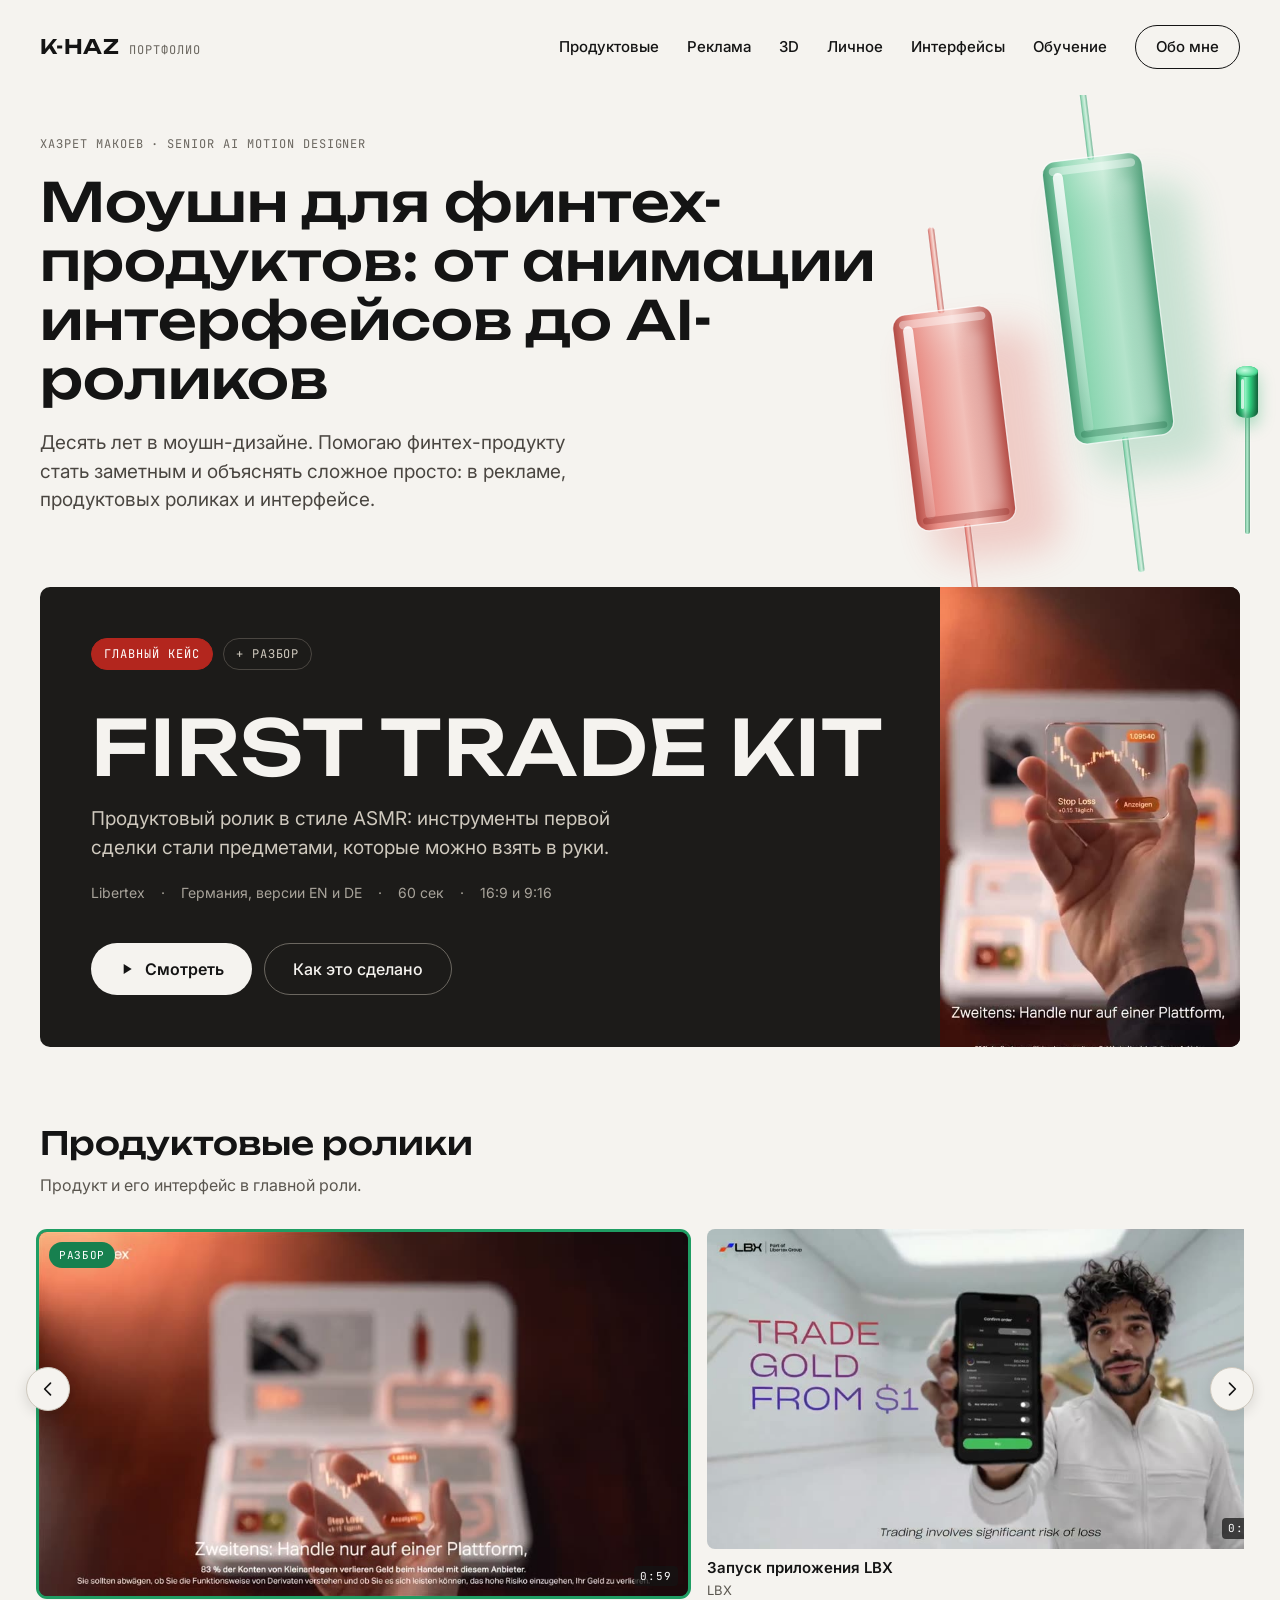
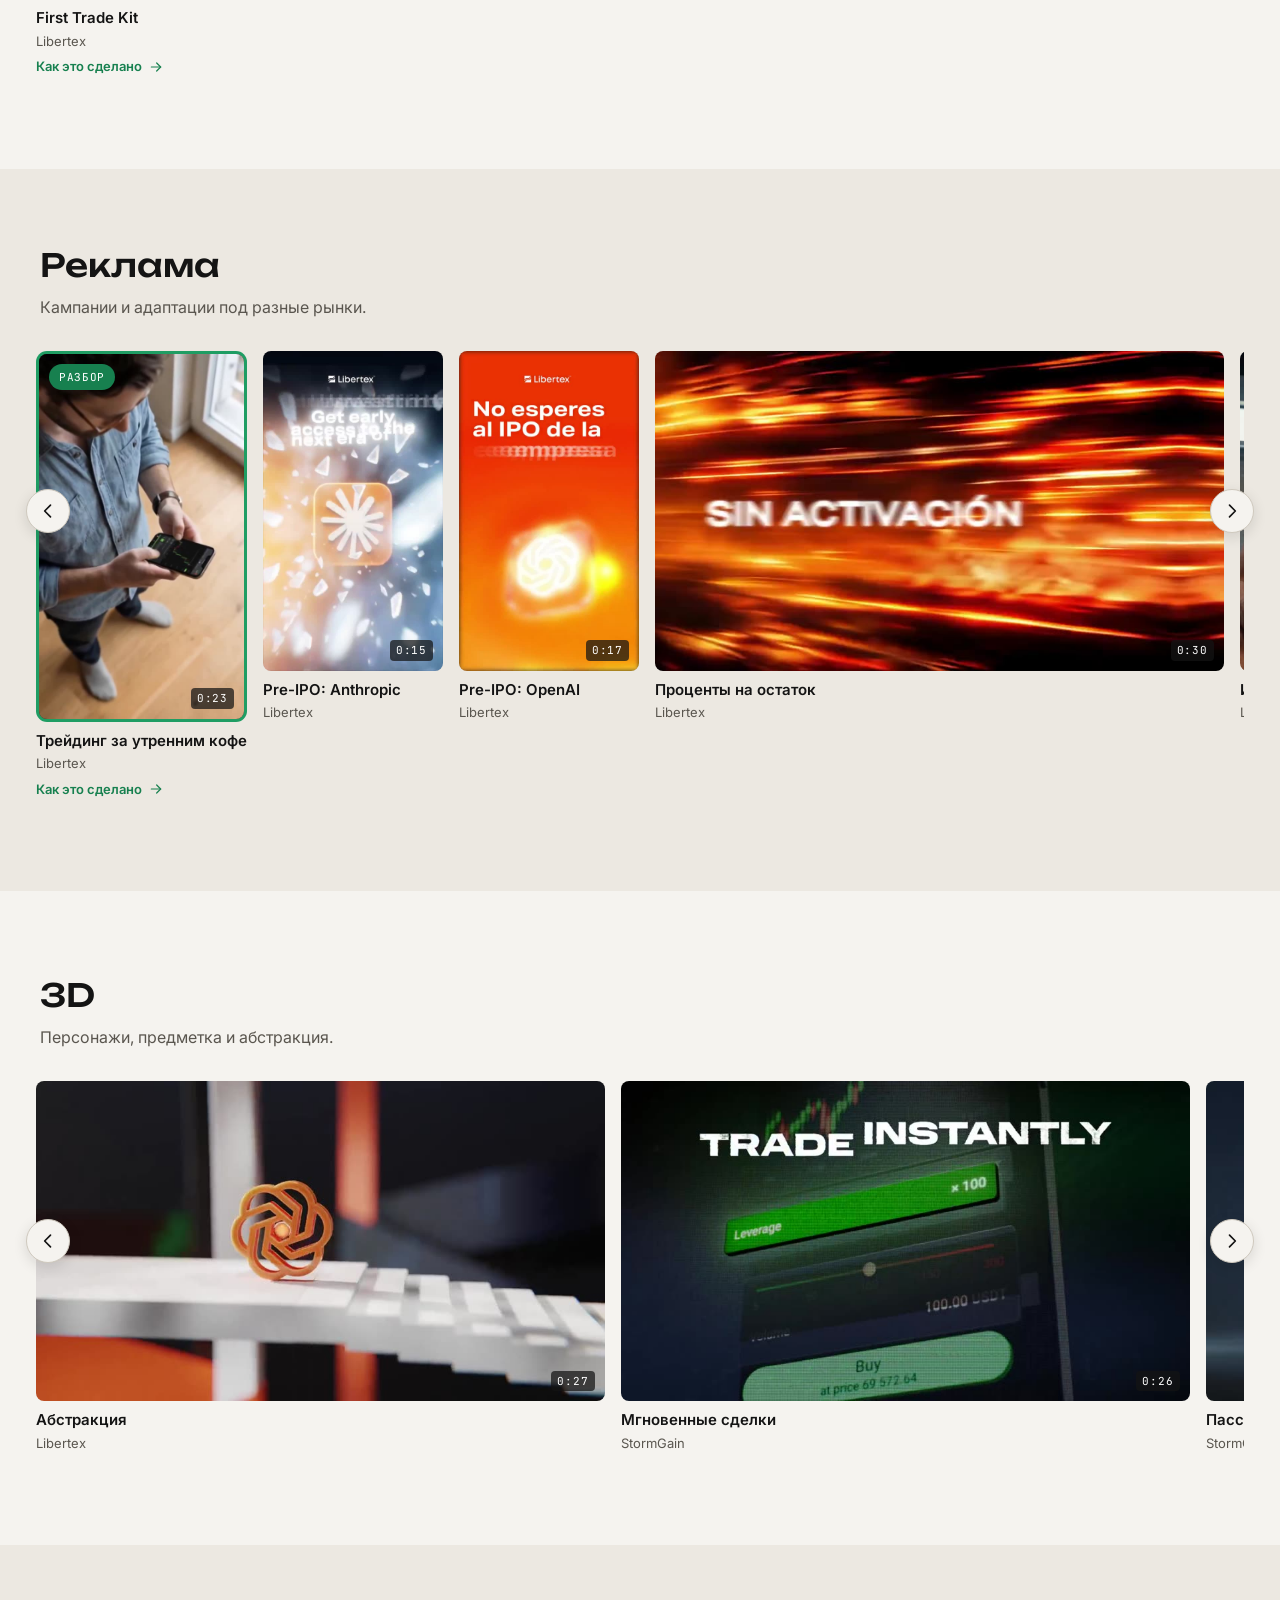
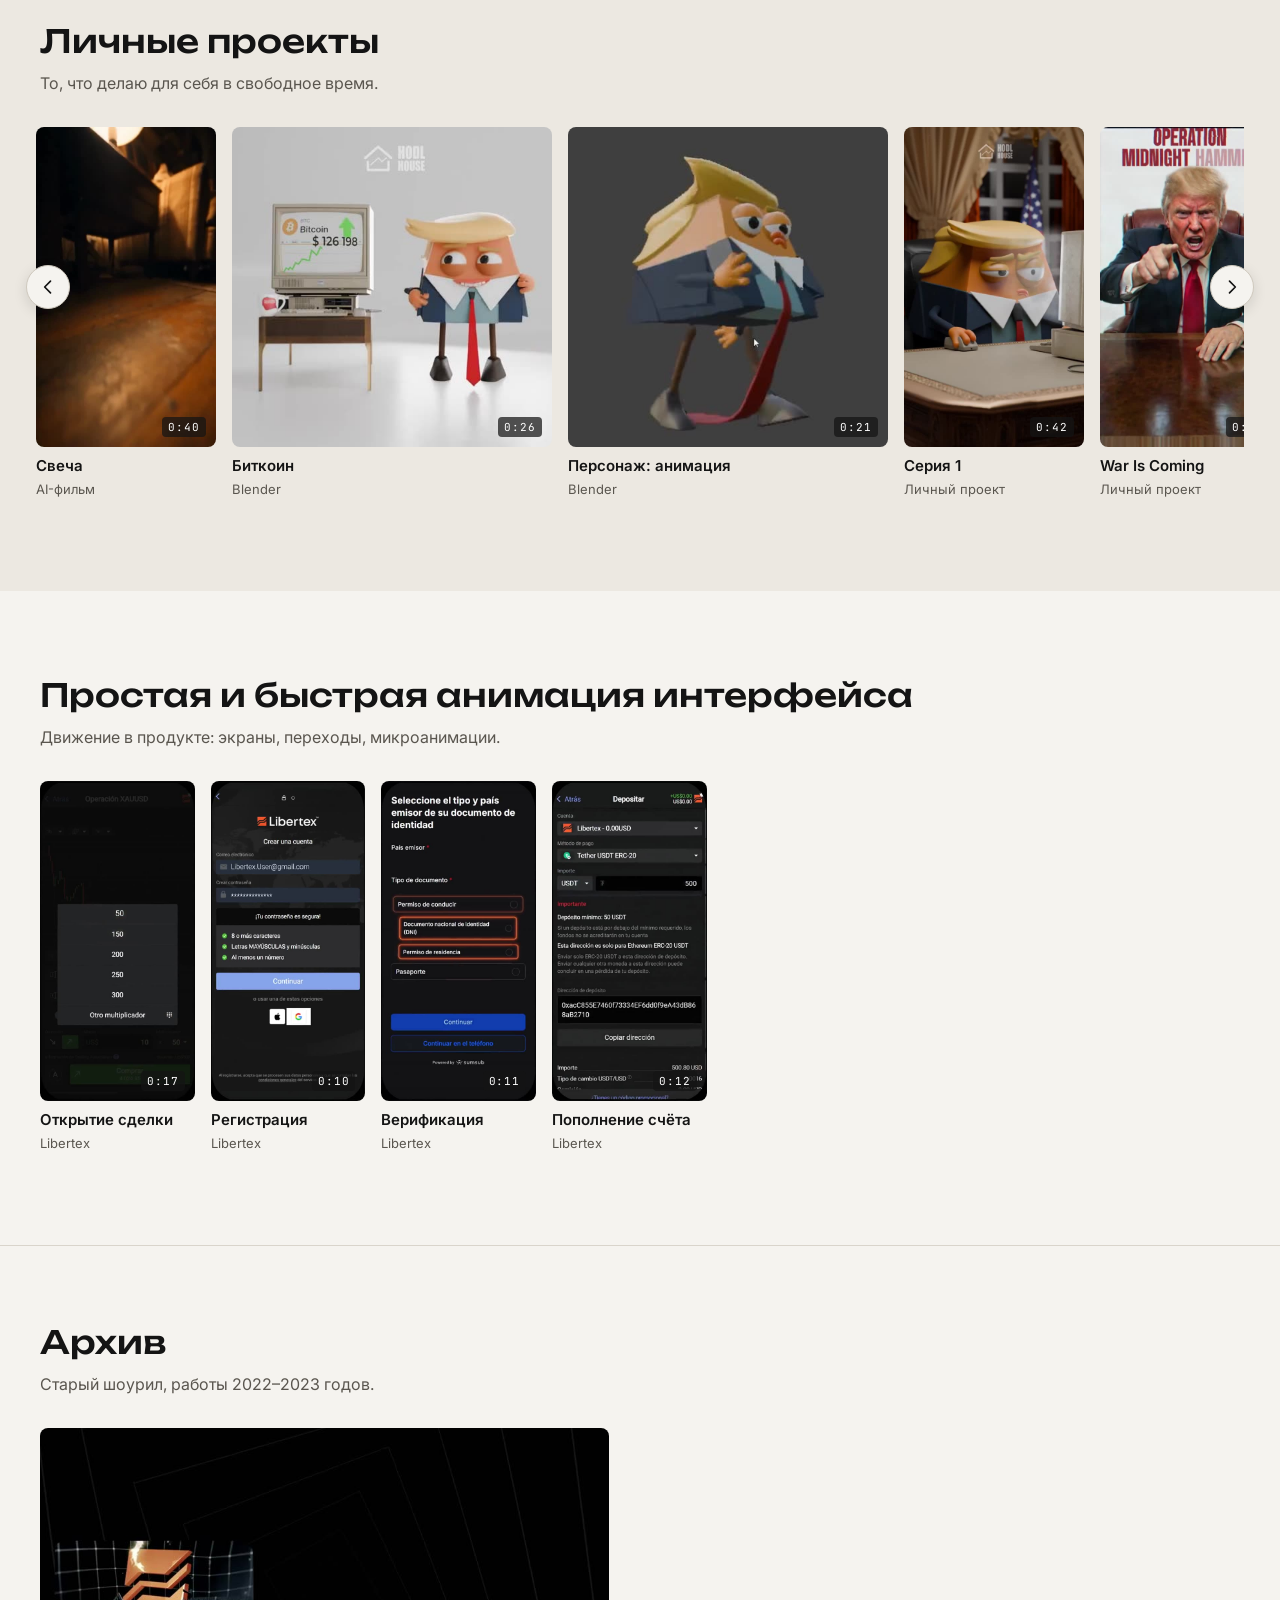
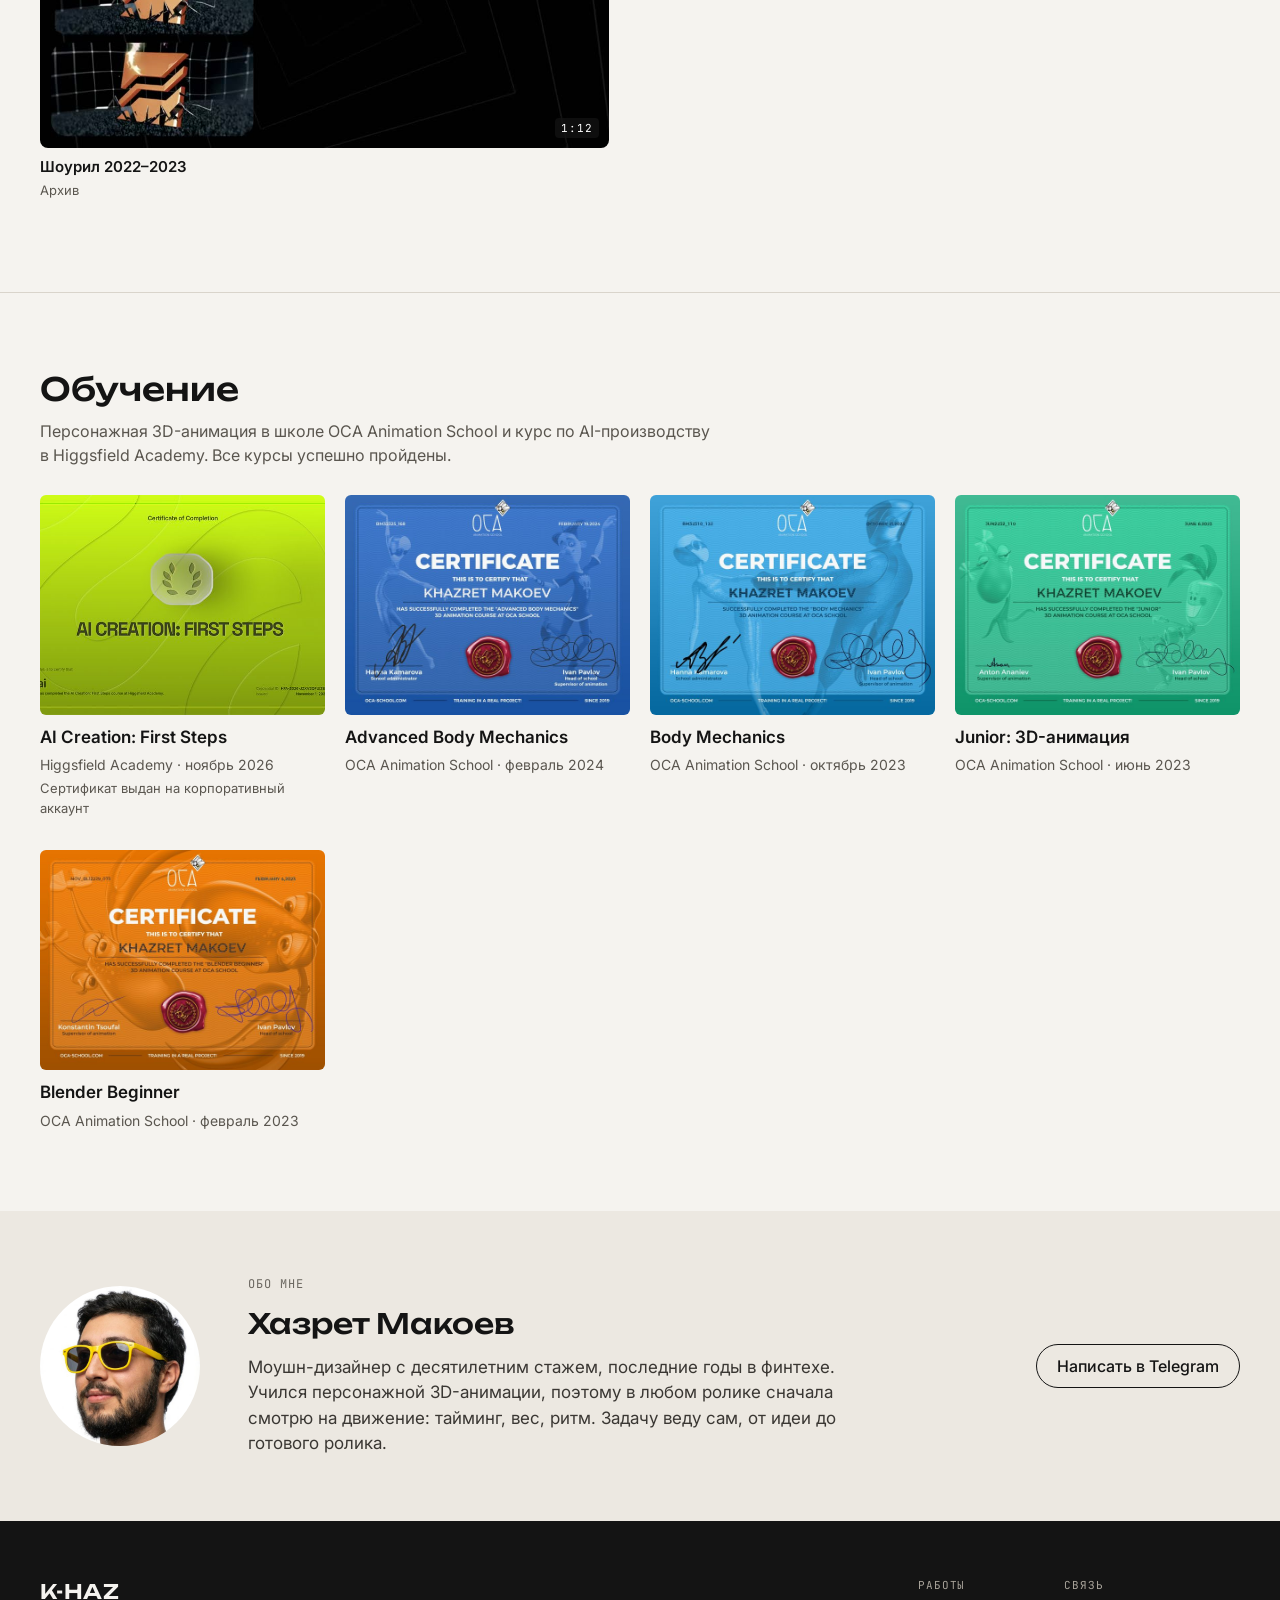
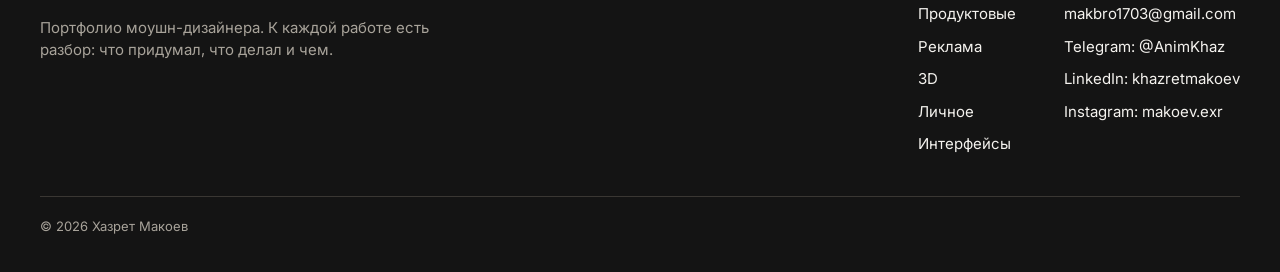
==== commit de2a4be8: "Разборы: первыми в ленте, крупнее, зелёная обводка и подпись Co-Authored-By: Claude Fable 5.2 <norep" ====
--- a/docs/index.html
+++ b/docs/index.html
@@ -7,7 +7,7 @@
 <title>K-HAZ — портфолио</title>
 <meta name="description" content="Десять лет в моушн-дизайне. Помогаю финтех-продукту стать заметным и объяснять сложное просто: в рекламе, продуктовых роликах и интерфейсе.">
 <link rel="preconnect" href="https://fonts.googleapis.com"><link rel="preconnect" href="https://fonts.gstatic.com" crossorigin><link href="https://fonts.googleapis.com/css2?family=Unbounded:wght@500;600&family=Inter:wght@400;500;600&family=JetBrains+Mono:wght@400;500&display=swap" rel="stylesheet">
-<link rel="stylesheet" href="css/site.css?v=9702e104">
+<link rel="stylesheet" href="css/site.css?v=f10f9df7">
 </head>
 <body>
 <header class="wrap top">
@@ -94,10 +94,10 @@
     <div class="rail-wrap">
       <button class="rail-btn rail-prev" type="button" aria-label="Листать влево"><svg width="20" height="20" viewBox="0 0 24 24" fill="none" stroke="currentColor" stroke-width="2" stroke-linecap="round" stroke-linejoin="round" aria-hidden="true"><path d="M15 5l-7 7 7 7"/></svg></button>
       <div class="rail">
+<a class="ritem ritem-case" href="work/morning-coffee.html"><span class="rthumb" style="aspect-ratio:720/1280"><img src="media/v/morning-coffee.jpg" alt="" loading="lazy" width="720" height="1280"><span class="thumb-dur mono">0:23</span><span class="case-mark mono">РАЗБОР</span></span><span class="card-title">Трейдинг за утренним кофе</span><span class="card-tag">Libertex</span><span class="case-link">Как это сделано <svg width="24" height="24" viewBox="0 0 24 24" fill="none" stroke="currentColor" stroke-width="1.8" stroke-linecap="round" stroke-linejoin="round" aria-hidden="true"><path d="M5 12h14"/><path d="M13 6l6 6-6 6"/></svg></span></a>
 <button class="ritem vid" type="button" data-src="media/v/preipo-anthropic.mp4" data-poster="media/v/preipo-anthropic.jpg" data-title="Pre-IPO: Anthropic"><span class="rthumb" style="aspect-ratio:720/1280"><img src="media/v/preipo-anthropic.jpg" alt="" loading="lazy" width="720" height="1280"><span class="thumb-dur mono">0:15</span><span class="rplay"><svg width="16" height="16" viewBox="0 0 24 24" fill="currentColor" aria-hidden="true"><path d="M7 4.5v15l12-7.5z"/></svg></span></span><span class="card-title">Pre-IPO: Anthropic</span><span class="card-tag">Libertex</span></button>
 <button class="ritem vid" type="button" data-src="media/v/preipo-openai.mp4" data-poster="media/v/preipo-openai.jpg" data-title="Pre-IPO: OpenAI"><span class="rthumb" style="aspect-ratio:720/1280"><img src="media/v/preipo-openai.jpg" alt="" loading="lazy" width="720" height="1280"><span class="thumb-dur mono">0:17</span><span class="rplay"><svg width="16" height="16" viewBox="0 0 24 24" fill="currentColor" aria-hidden="true"><path d="M7 4.5v15l12-7.5z"/></svg></span></span><span class="card-title">Pre-IPO: OpenAI</span><span class="card-tag">Libertex</span></button>
 <button class="ritem vid" type="button" data-src="media/v/interest.mp4" data-poster="media/v/interest.jpg" data-title="Проценты на остаток"><span class="rthumb" style="aspect-ratio:1280/720"><img src="media/v/interest.jpg" alt="" loading="lazy" width="1280" height="720"><span class="thumb-dur mono">0:30</span><span class="rplay"><svg width="16" height="16" viewBox="0 0 24 24" fill="currentColor" aria-hidden="true"><path d="M7 4.5v15l12-7.5z"/></svg></span></span><span class="card-title">Проценты на остаток</span><span class="card-tag">Libertex</span></button>
-<a class="ritem ritem-case" href="work/morning-coffee.html"><span class="rthumb" style="aspect-ratio:720/1280"><img src="media/v/morning-coffee.jpg" alt="" loading="lazy" width="720" height="1280"><span class="thumb-dur mono">0:23</span><span class="case-mark mono">РАЗБОР</span></span><span class="card-title">Трейдинг за утренним кофе</span><span class="card-tag">Libertex</span><span class="case-link">Как это сделано <svg width="24" height="24" viewBox="0 0 24 24" fill="none" stroke="currentColor" stroke-width="1.8" stroke-linecap="round" stroke-linejoin="round" aria-hidden="true"><path d="M5 12h14"/><path d="M13 6l6 6-6 6"/></svg></span></a>
 <button class="ritem vid" type="button" data-src="media/v/daily-routine.mp4" data-poster="media/v/daily-routine.jpg" data-title="Инвестиции каждый день"><span class="rthumb" style="aspect-ratio:720/1280"><img src="media/v/daily-routine.jpg" alt="" loading="lazy" width="720" height="1280"><span class="thumb-dur mono">0:23</span><span class="rplay"><svg width="16" height="16" viewBox="0 0 24 24" fill="currentColor" aria-hidden="true"><path d="M7 4.5v15l12-7.5z"/></svg></span></span><span class="card-title">Инвестиции каждый день</span><span class="card-tag">LBX</span></button>
 <button class="ritem vid" type="button" data-src="media/v/street.mp4" data-poster="media/v/street.jpg" data-title="Акции в кармане"><span class="rthumb" style="aspect-ratio:1280/720"><img src="media/v/street.jpg" alt="" loading="lazy" width="1280" height="720"><span class="thumb-dur mono">0:18</span><span class="rplay"><svg width="16" height="16" viewBox="0 0 24 24" fill="currentColor" aria-hidden="true"><path d="M7 4.5v15l12-7.5z"/></svg></span></span><span class="card-title">Акции в кармане</span><span class="card-tag">Libertex</span></button>
 <button class="ritem vid" type="button" data-src="media/v/coffee-tesla.mp4" data-poster="media/v/coffee-tesla.jpg" data-title="Кофе или акции"><span class="rthumb" style="aspect-ratio:720/720"><img src="media/v/coffee-tesla.jpg" alt="" loading="lazy" width="720" height="720"><span class="thumb-dur mono">0:30</span><span class="rplay"><svg width="16" height="16" viewBox="0 0 24 24" fill="currentColor" aria-hidden="true"><path d="M7 4.5v15l12-7.5z"/></svg></span></span><span class="card-title">Кофе или акции</span><span class="card-tag">Libertex</span></button>
--- a/docs/css/site.css
+++ b/docs/css/site.css
@@ -166,9 +166,10 @@
 .rplay{position:absolute;left:10px;bottom:10px;display:flex;align-items:center;justify-content:center;width:34px;height:34px;border-radius:999px;background:rgba(245,243,239,.92);color:var(--ink);opacity:0;transform:translateY(4px);transition:opacity .2s,transform .2s}
 .ritem:hover .rplay,.ritem:focus-visible .rplay{opacity:1;transform:none}
 .ritem:focus-visible{outline:2px solid var(--red);outline-offset:3px;border-radius:8px}
-.ritem-case .rthumb{box-shadow:0 0 0 2px var(--red);margin:2px}
-.case-mark{position:absolute;left:10px;top:10px;padding:5px 10px;border-radius:999px;background:var(--red);color:#fff;font-size:11px;letter-spacing:.06em}
-.case-link{display:inline-flex;align-items:center;gap:6px;font-size:13px;font-weight:600;color:var(--red);margin-top:-2px}
+.rail{align-items:flex-start}
+.ritem-case .rthumb{box-shadow:0 0 0 3px #1F9D63;margin:3px;height:calc(clamp(220px,26vw,320px)*1.14)}
+.case-mark{position:absolute;left:10px;top:10px;padding:5px 10px;border-radius:999px;background:#17804F;color:#fff;font-size:11px;letter-spacing:.06em}
+.case-link{display:inline-flex;align-items:center;gap:6px;font-size:13px;font-weight:600;color:#17804F;margin-top:-2px}
 .case-link svg{width:16px;height:16px}
 .rail-btn{position:absolute;top:calc(clamp(220px,26vw,320px)/2 + 4px);transform:translateY(-50%);z-index:2;display:flex;align-items:center;justify-content:center;width:44px;height:44px;border-radius:999px;border:1px solid var(--edge);background:var(--bg,#F5F3EF);color:var(--ink);cursor:pointer;box-shadow:0 4px 14px rgba(20,20,20,.12);transition:opacity .2s}
 .rail-prev{left:-14px}.rail-next{right:-14px}
@@ -207,3 +208,5 @@
 .items img{height:clamp(150px,17vw,230px);width:auto;max-width:100%;border-radius:8px;display:block}
 .cmp + .sec{margin-top:56px}
 .player-v{aspect-ratio:auto;height:min(78vh,760px);background:#000}
+.ritem-case:hover{color:inherit}
+@media (max-width:640px){.ritem-case .rthumb{height:250px}}
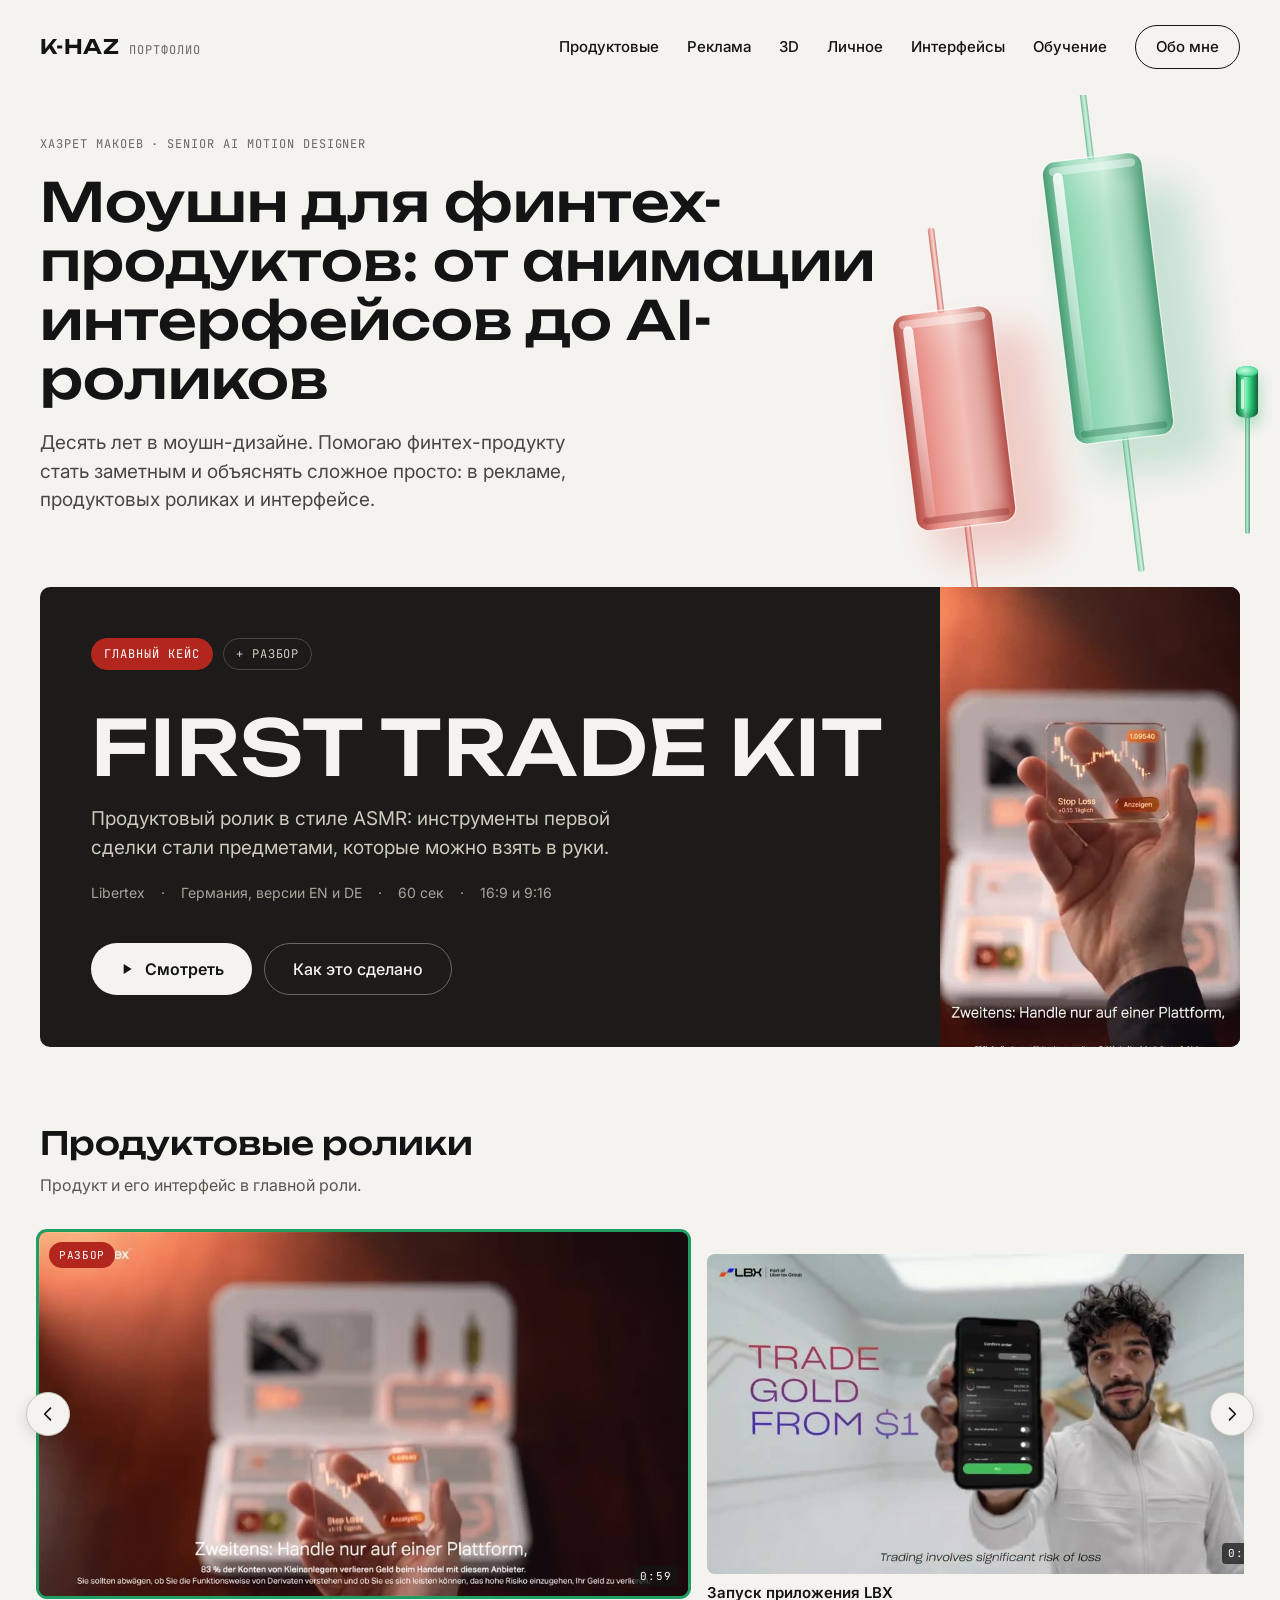
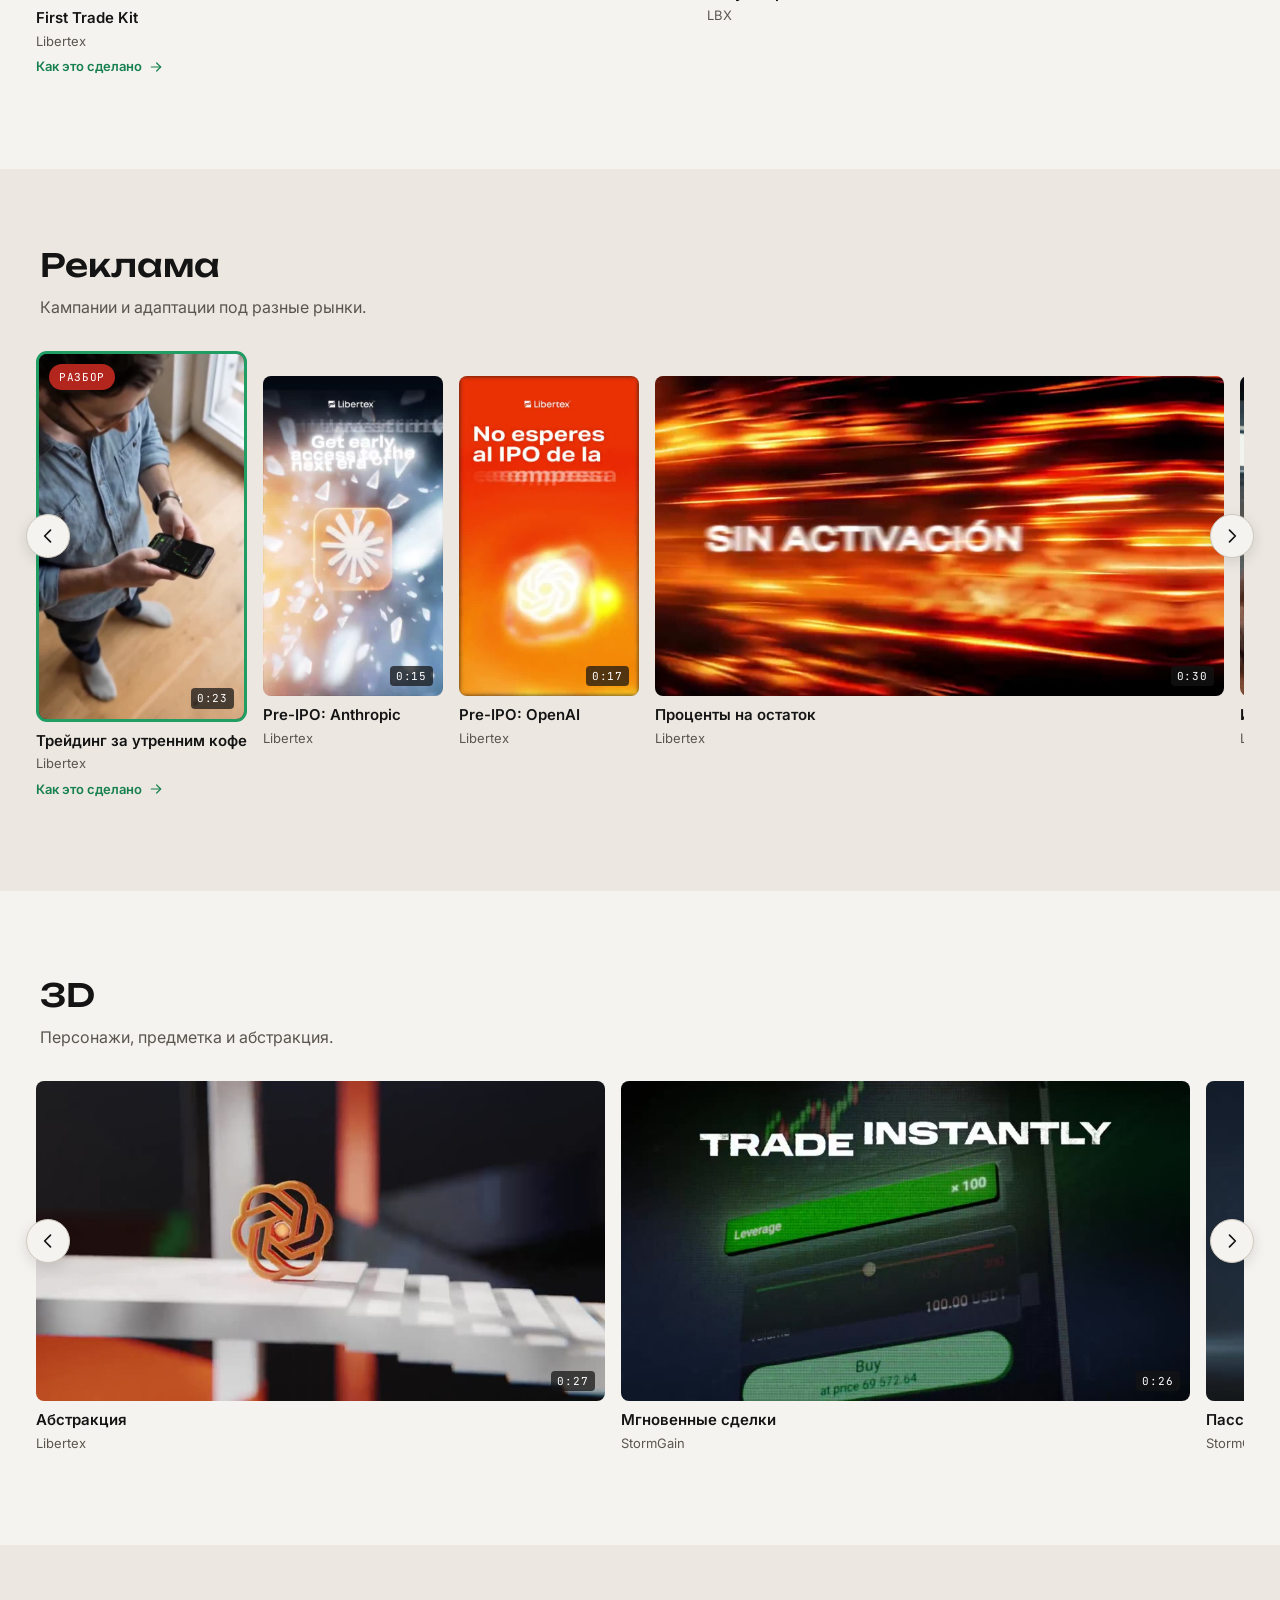
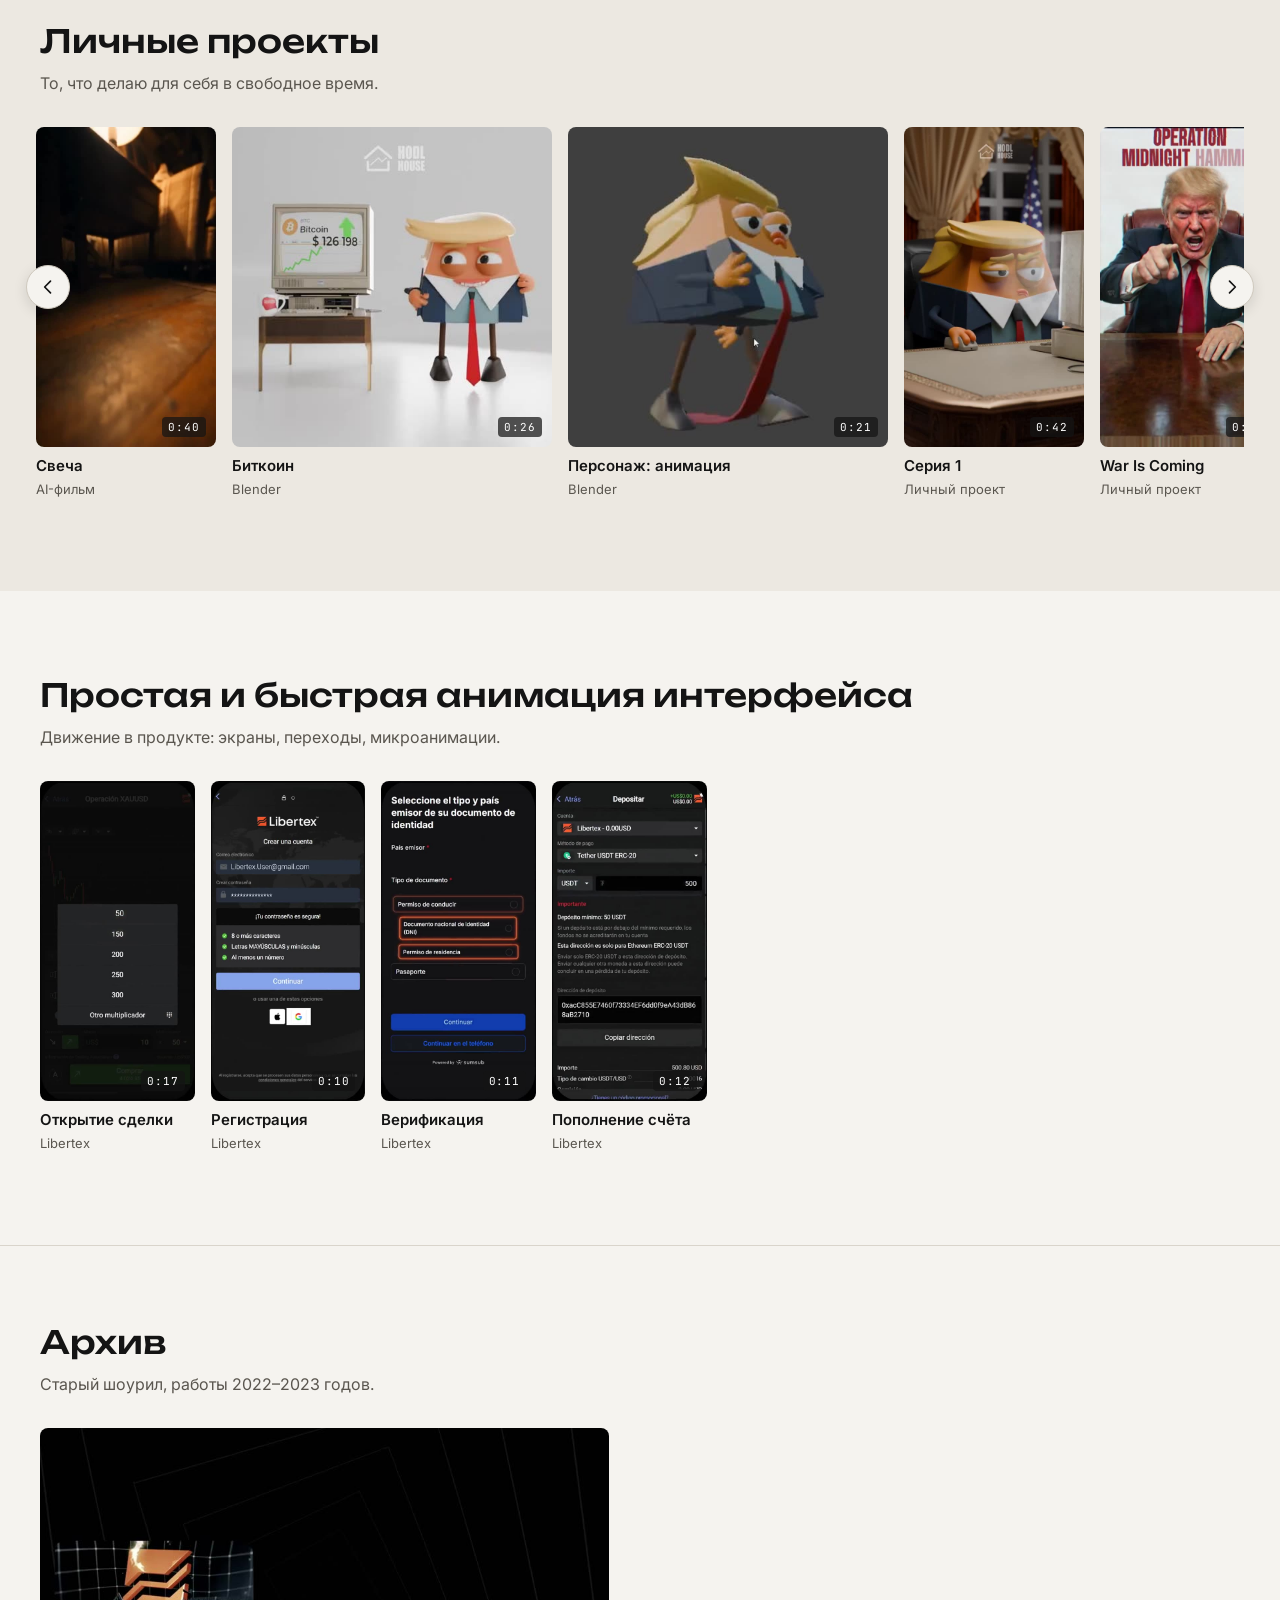
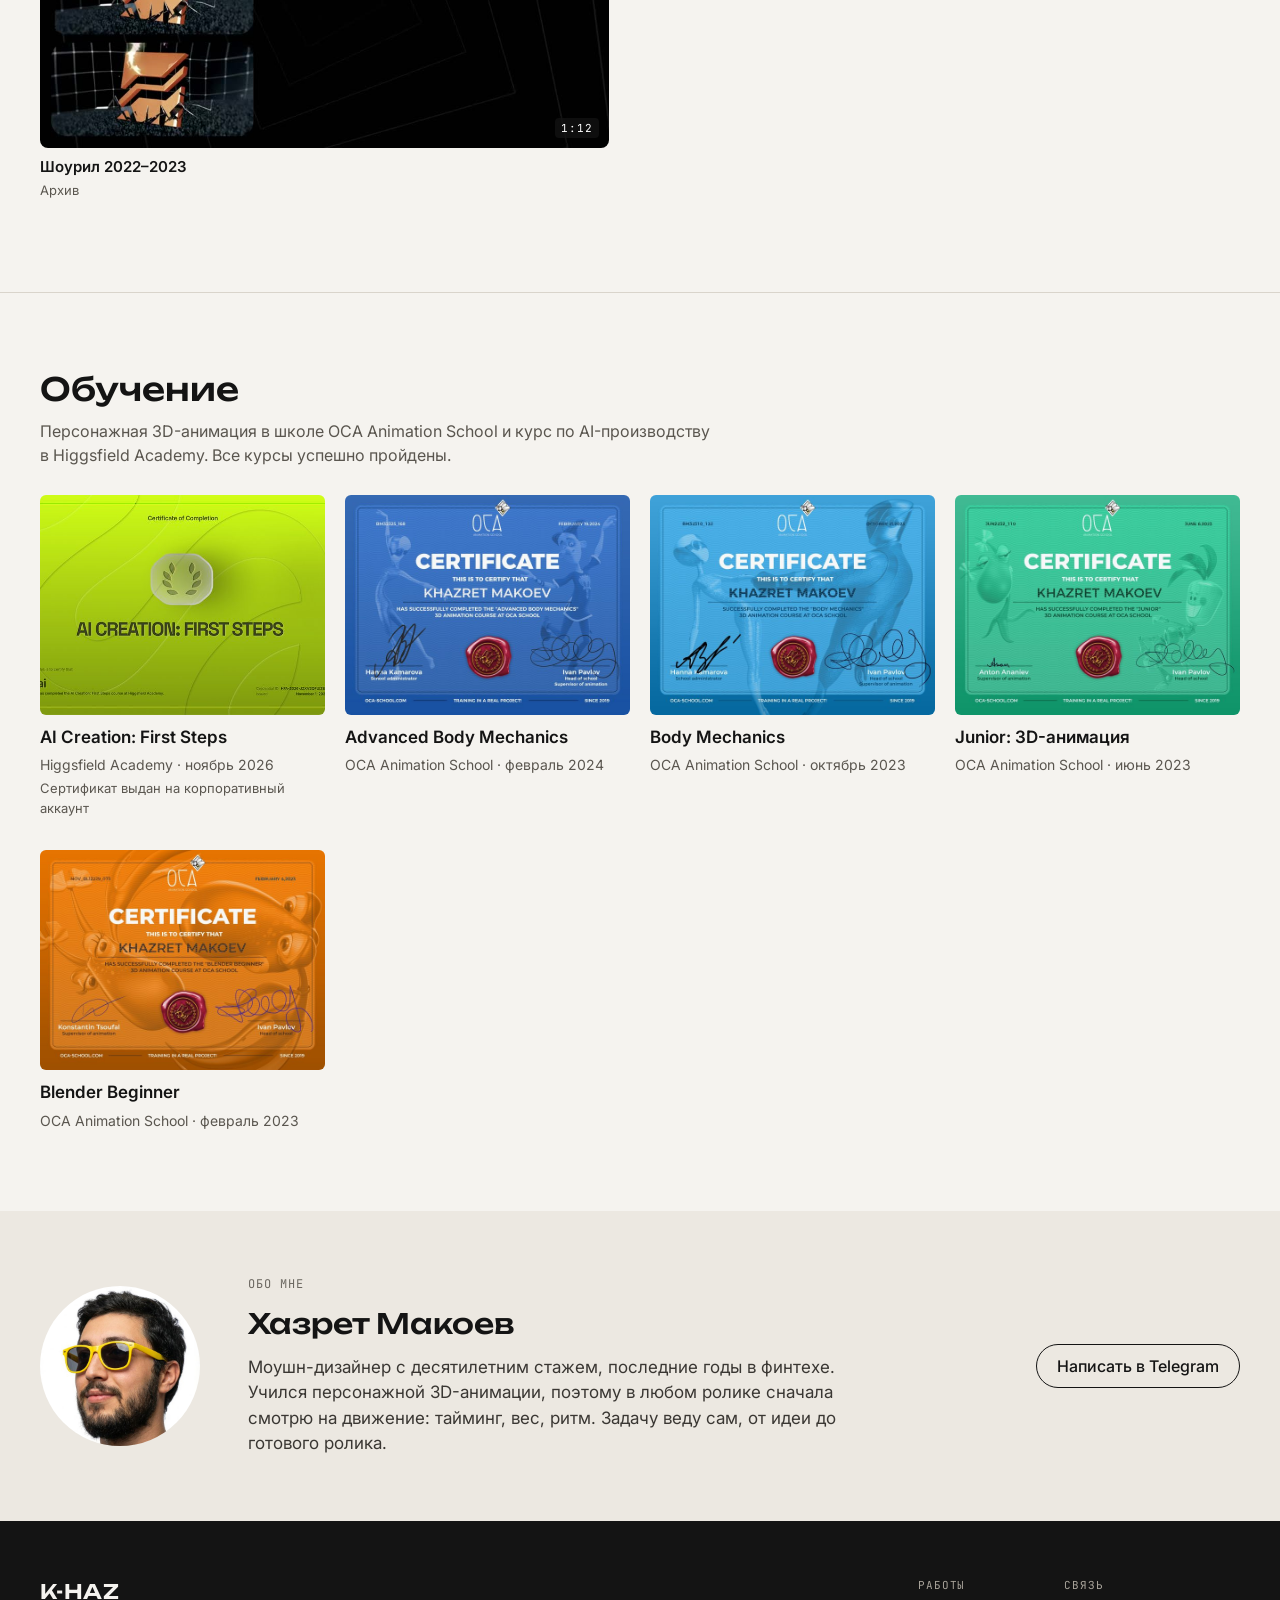
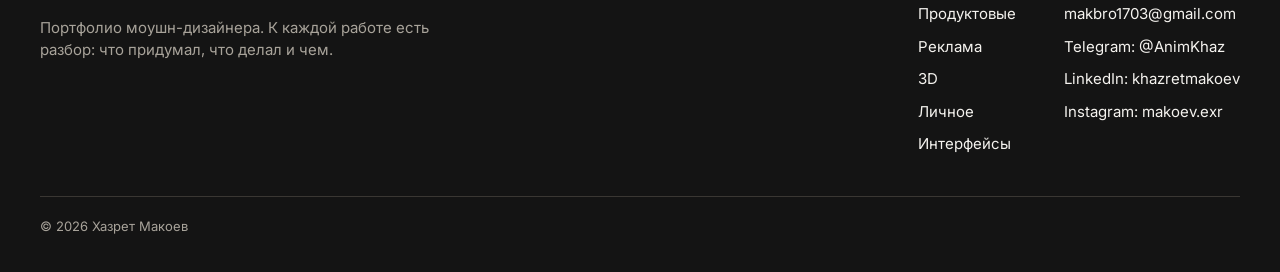
==== commit 221b3c41: "Разборы: красная плашка, остальные превью по центру относительно первого Co-Authored-By: Claude Fabl" ====
--- a/docs/index.html
+++ b/docs/index.html
@@ -7,7 +7,7 @@
 <title>K-HAZ — портфолио</title>
 <meta name="description" content="Десять лет в моушн-дизайне. Помогаю финтех-продукту стать заметным и объяснять сложное просто: в рекламе, продуктовых роликах и интерфейсе.">
 <link rel="preconnect" href="https://fonts.googleapis.com"><link rel="preconnect" href="https://fonts.gstatic.com" crossorigin><link href="https://fonts.googleapis.com/css2?family=Unbounded:wght@500;600&family=Inter:wght@400;500;600&family=JetBrains+Mono:wght@400;500&display=swap" rel="stylesheet">
-<link rel="stylesheet" href="css/site.css?v=f10f9df7">
+<link rel="stylesheet" href="css/site.css?v=06205400">
 </head>
 <body>
 <header class="wrap top">
--- a/docs/css/site.css
+++ b/docs/css/site.css
@@ -168,7 +168,7 @@
 .ritem:focus-visible{outline:2px solid var(--red);outline-offset:3px;border-radius:8px}
 .rail{align-items:flex-start}
 .ritem-case .rthumb{box-shadow:0 0 0 3px #1F9D63;margin:3px;height:calc(clamp(220px,26vw,320px)*1.14)}
-.case-mark{position:absolute;left:10px;top:10px;padding:5px 10px;border-radius:999px;background:#17804F;color:#fff;font-size:11px;letter-spacing:.06em}
+.case-mark{position:absolute;left:10px;top:10px;padding:5px 10px;border-radius:999px;background:var(--red);color:#fff;font-size:11px;letter-spacing:.06em}
 .case-link{display:inline-flex;align-items:center;gap:6px;font-size:13px;font-weight:600;color:#17804F;margin-top:-2px}
 .case-link svg{width:16px;height:16px}
 .rail-btn{position:absolute;top:calc(clamp(220px,26vw,320px)/2 + 4px);transform:translateY(-50%);z-index:2;display:flex;align-items:center;justify-content:center;width:44px;height:44px;border-radius:999px;border:1px solid var(--edge);background:var(--bg,#F5F3EF);color:var(--ink);cursor:pointer;box-shadow:0 4px 14px rgba(20,20,20,.12);transition:opacity .2s}
@@ -210,3 +210,6 @@
 .player-v{aspect-ratio:auto;height:min(78vh,760px);background:#000}
 .ritem-case:hover{color:inherit}
 @media (max-width:640px){.ritem-case .rthumb{height:250px}}
+.rail:has(.ritem-case) .ritem:not(.ritem-case){margin-top:calc(clamp(220px,26vw,320px)*.07 + 3px)}
+.rail-wrap:has(.ritem-case) .rail-btn{top:calc(clamp(220px,26vw,320px)*.57 + 7px)}
+@media (max-width:640px){.rail:has(.ritem-case) .ritem:not(.ritem-case){margin-top:18px}}
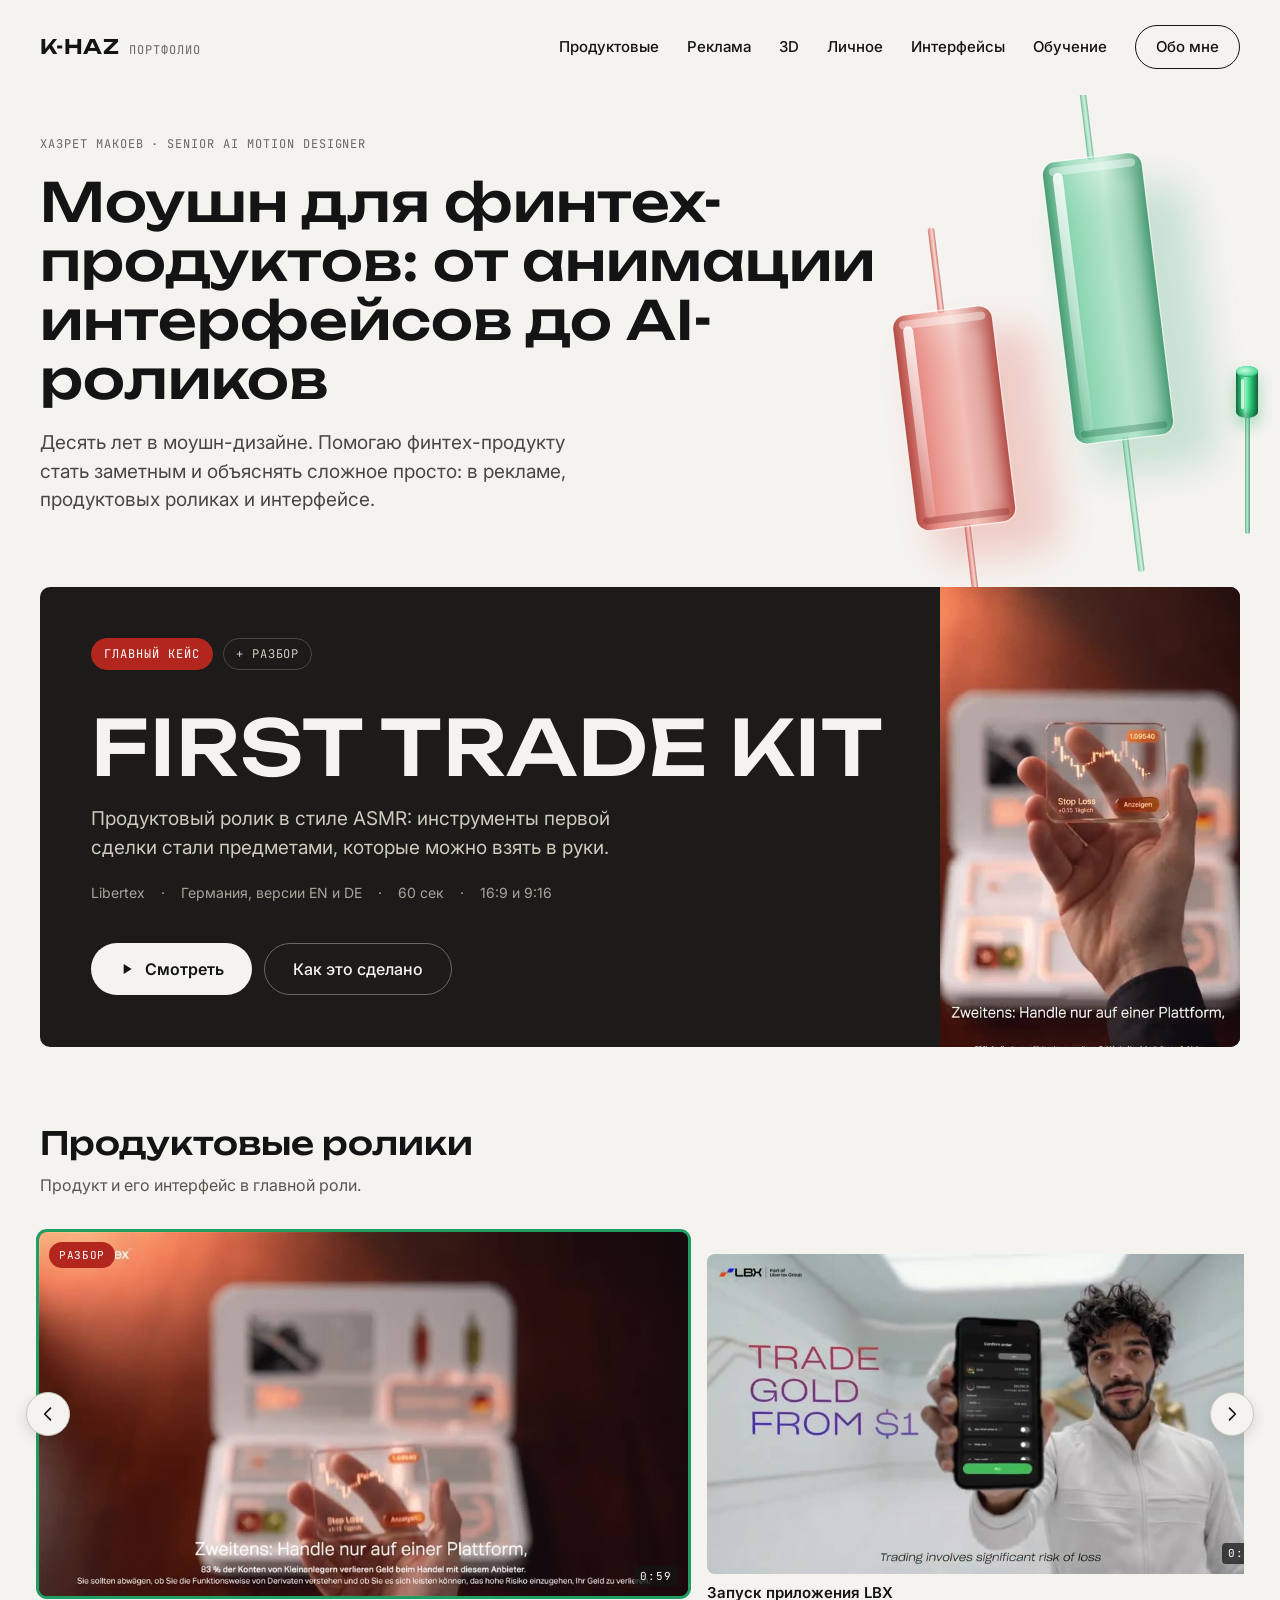
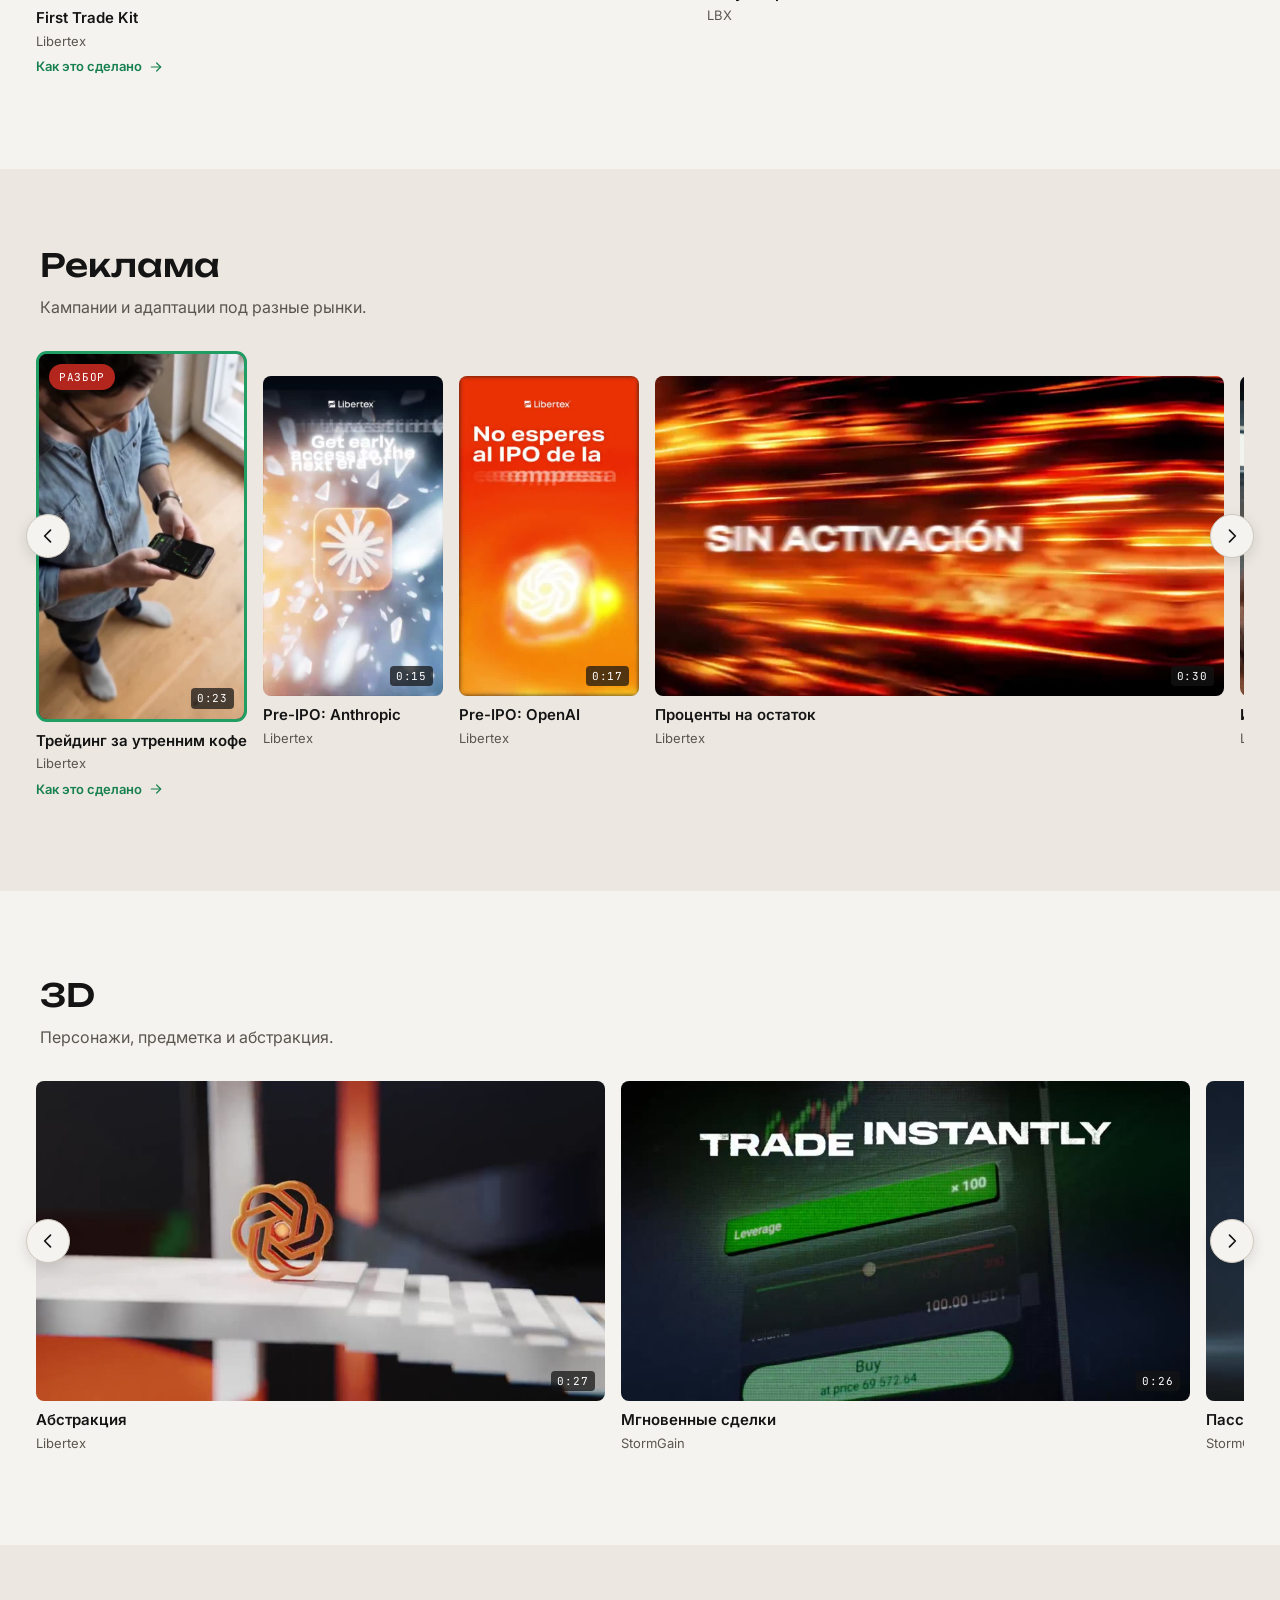
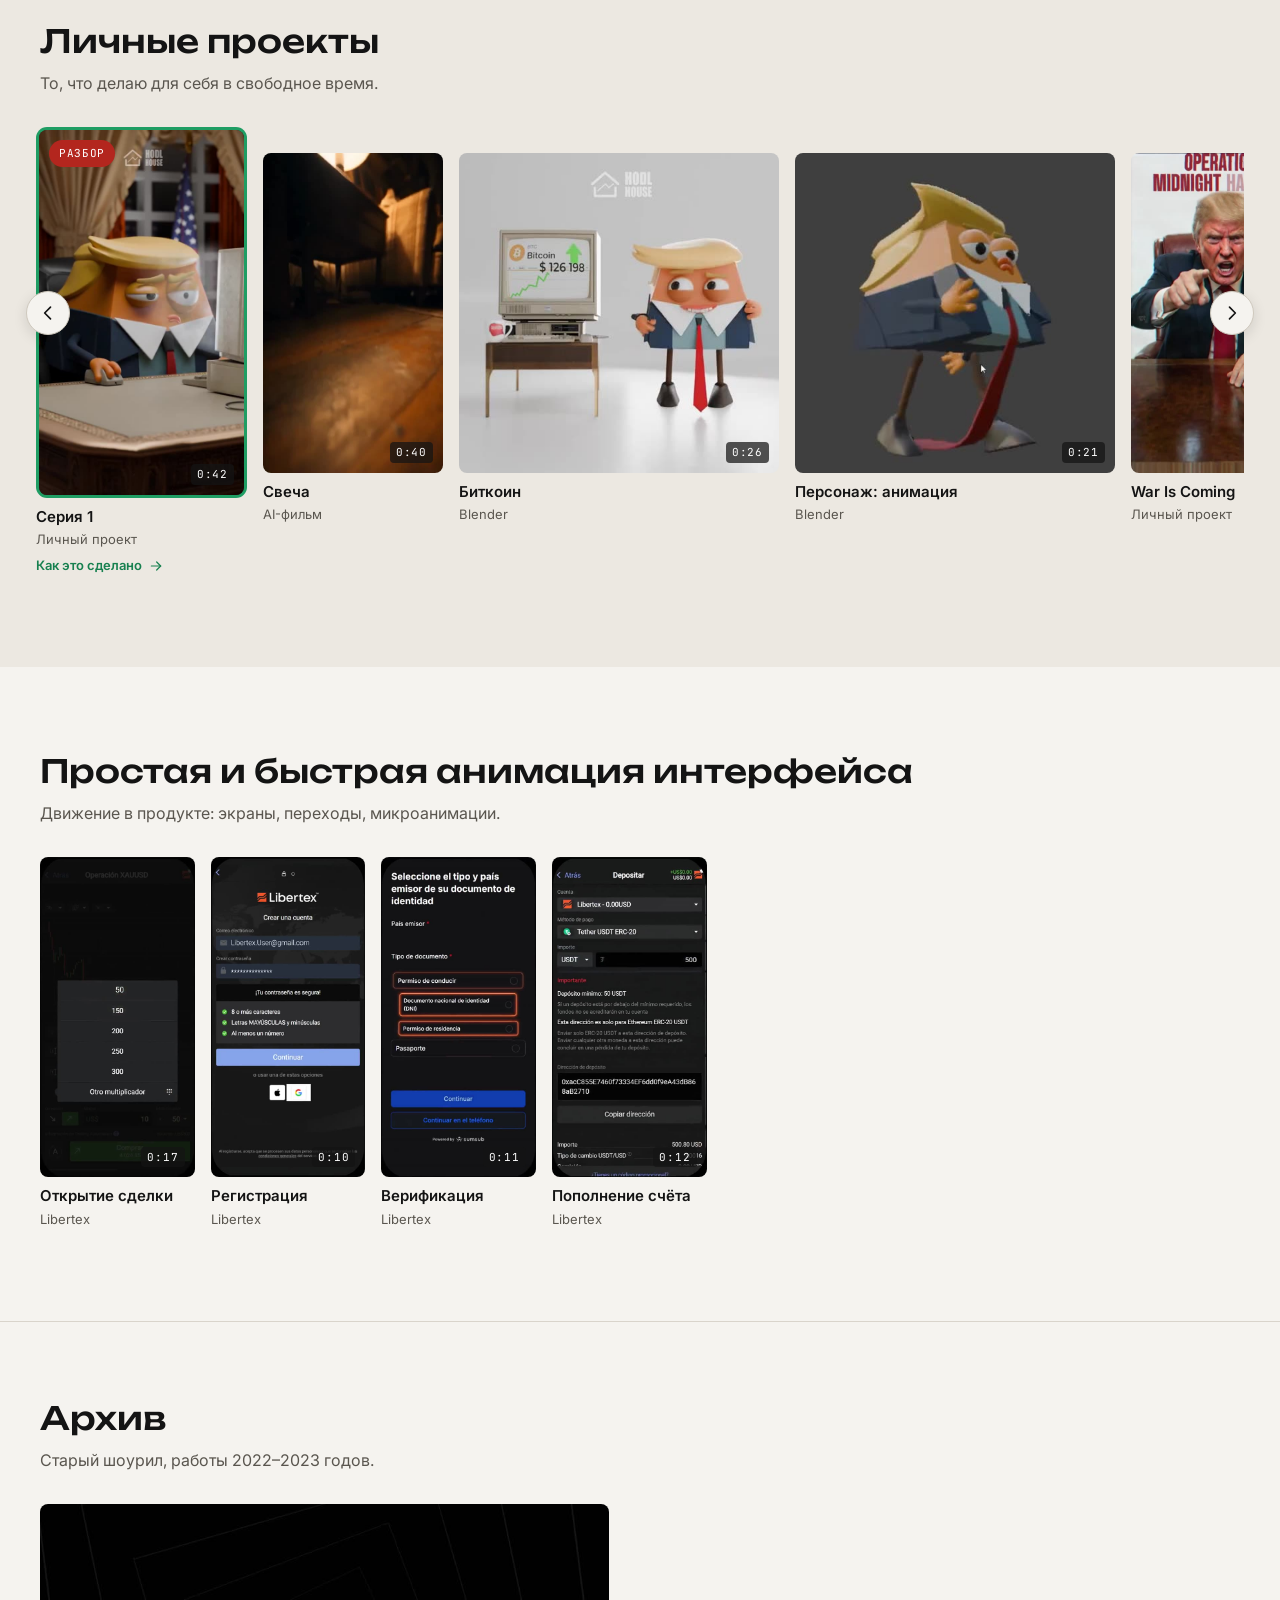
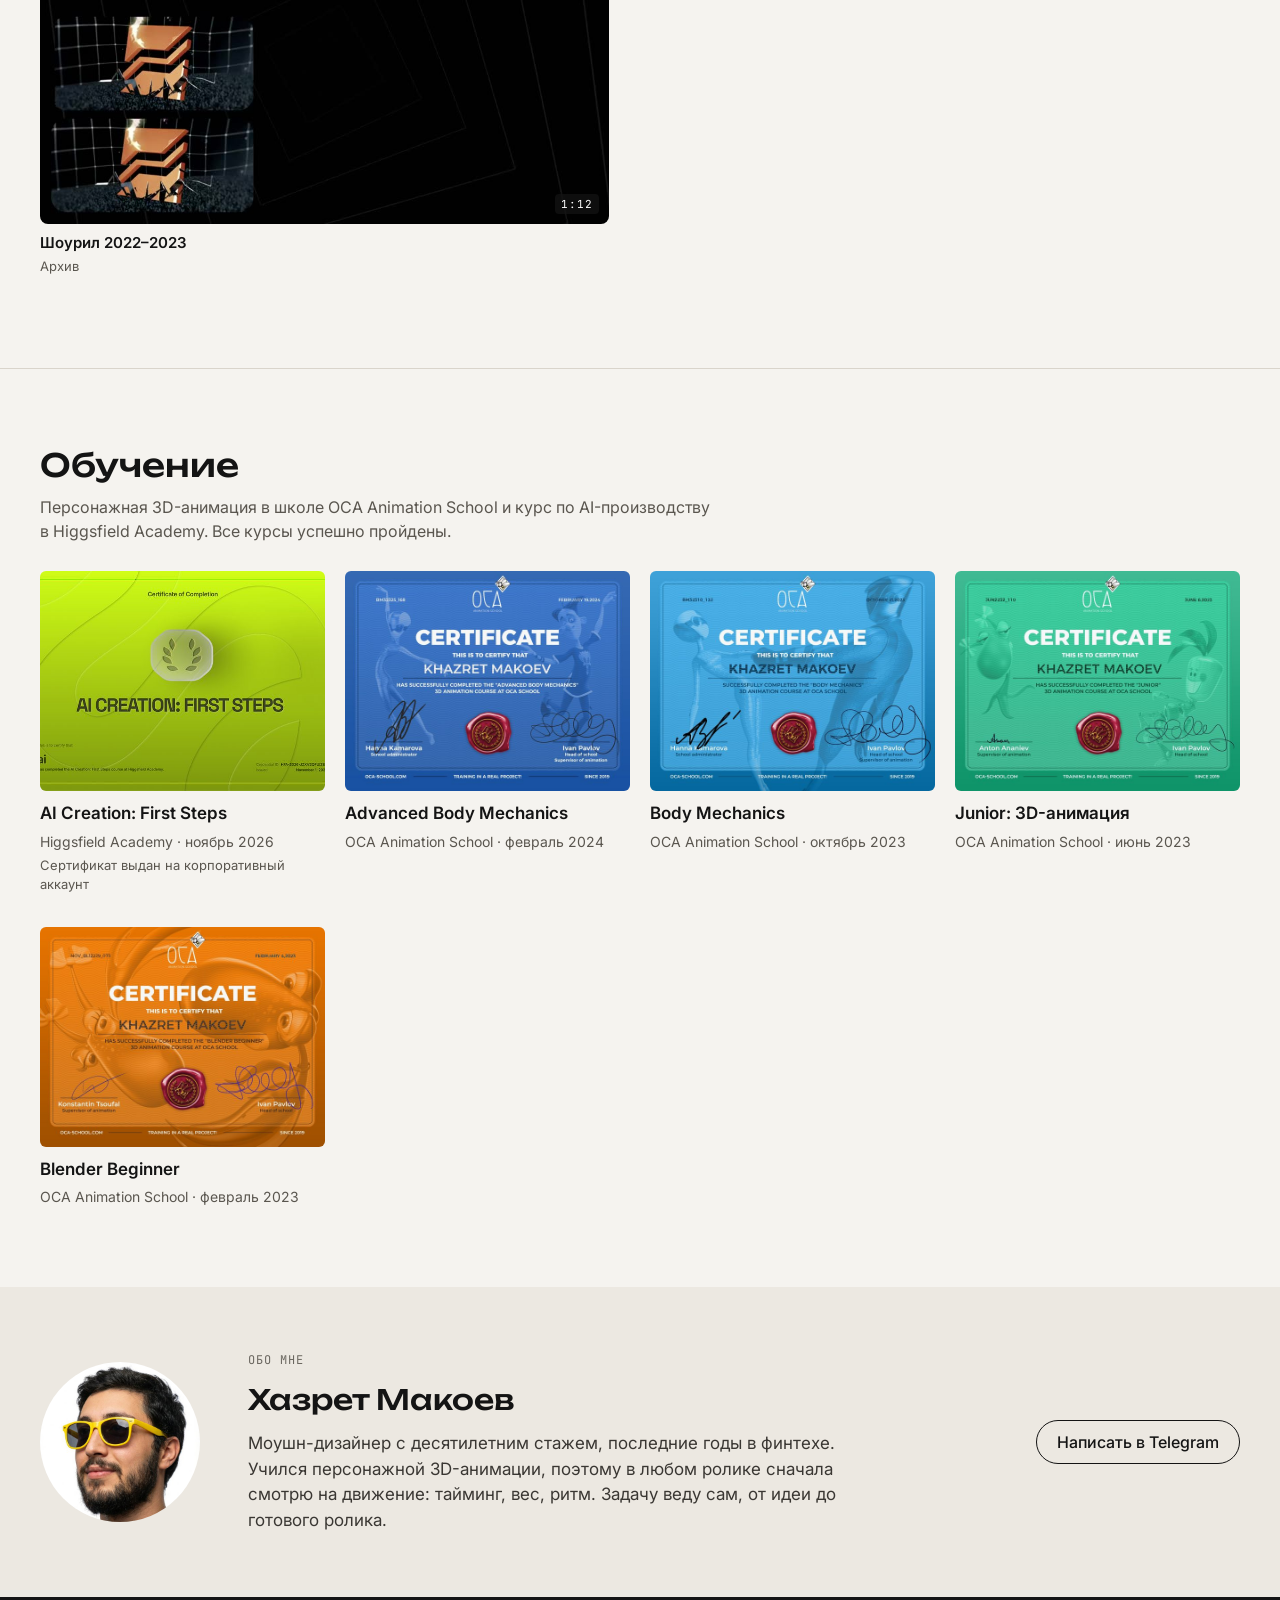
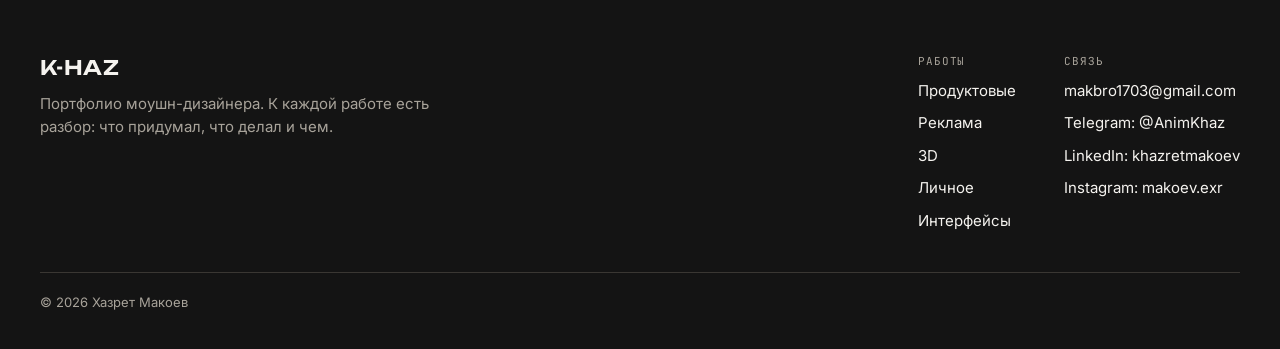
==== commit 42705204: "Разбор: Серия 1 (личный проект) Co-Authored-By: Claude Fable 5.2 <noreply@anthropic.com> Claude-Sess" ====
--- a/docs/index.html
+++ b/docs/index.html
@@ -141,10 +141,10 @@
     <div class="rail-wrap">
       <button class="rail-btn rail-prev" type="button" aria-label="Листать влево"><svg width="20" height="20" viewBox="0 0 24 24" fill="none" stroke="currentColor" stroke-width="2" stroke-linecap="round" stroke-linejoin="round" aria-hidden="true"><path d="M15 5l-7 7 7 7"/></svg></button>
       <div class="rail">
+<a class="ritem ritem-case" href="work/series.html"><span class="rthumb" style="aspect-ratio:720/1280"><img src="media/v/p-series.jpg" alt="" loading="lazy" width="720" height="1280"><span class="thumb-dur mono">0:42</span><span class="case-mark mono">РАЗБОР</span></span><span class="card-title">Серия 1</span><span class="card-tag">Личный проект</span><span class="case-link">Как это сделано <svg width="24" height="24" viewBox="0 0 24 24" fill="none" stroke="currentColor" stroke-width="1.8" stroke-linecap="round" stroke-linejoin="round" aria-hidden="true"><path d="M5 12h14"/><path d="M13 6l6 6-6 6"/></svg></span></a>
 <button class="ritem vid" type="button" data-src="media/v/candle.mp4" data-poster="media/v/candle.jpg" data-title="Свеча"><span class="rthumb" style="aspect-ratio:720/1280"><img src="media/v/candle.jpg" alt="" loading="lazy" width="720" height="1280"><span class="thumb-dur mono">0:40</span><span class="rplay"><svg width="16" height="16" viewBox="0 0 24 24" fill="currentColor" aria-hidden="true"><path d="M7 4.5v15l12-7.5z"/></svg></span></span><span class="card-title">Свеча</span><span class="card-tag">AI-фильм</span></button>
 <button class="ritem vid" type="button" data-src="media/v/p-bitcoin.mp4" data-poster="media/v/p-bitcoin.jpg" data-title="Биткоин"><span class="rthumb" style="aspect-ratio:720/720"><img src="media/v/p-bitcoin.jpg" alt="" loading="lazy" width="720" height="720"><span class="thumb-dur mono">0:26</span><span class="rplay"><svg width="16" height="16" viewBox="0 0 24 24" fill="currentColor" aria-hidden="true"><path d="M7 4.5v15l12-7.5z"/></svg></span></span><span class="card-title">Биткоин</span><span class="card-tag">Blender</span></button>
 <button class="ritem vid" type="button" data-src="media/v/p-character.mp4" data-poster="media/v/p-character.jpg" data-title="Персонаж: анимация"><span class="rthumb" style="aspect-ratio:720/720"><img src="media/v/p-character.jpg" alt="" loading="lazy" width="720" height="720"><span class="thumb-dur mono">0:21</span><span class="rplay"><svg width="16" height="16" viewBox="0 0 24 24" fill="currentColor" aria-hidden="true"><path d="M7 4.5v15l12-7.5z"/></svg></span></span><span class="card-title">Персонаж: анимация</span><span class="card-tag">Blender</span></button>
-<button class="ritem vid" type="button" data-src="media/v/p-series.mp4" data-poster="media/v/p-series.jpg" data-title="Серия 1"><span class="rthumb" style="aspect-ratio:720/1280"><img src="media/v/p-series.jpg" alt="" loading="lazy" width="720" height="1280"><span class="thumb-dur mono">0:42</span><span class="rplay"><svg width="16" height="16" viewBox="0 0 24 24" fill="currentColor" aria-hidden="true"><path d="M7 4.5v15l12-7.5z"/></svg></span></span><span class="card-title">Серия 1</span><span class="card-tag">Личный проект</span></button>
 <button class="ritem vid" type="button" data-src="media/v/p-war.mp4" data-poster="media/v/p-war.jpg" data-title="War Is Coming"><span class="rthumb" style="aspect-ratio:720/1280"><img src="media/v/p-war.jpg" alt="" loading="lazy" width="720" height="1280"><span class="thumb-dur mono">0:51</span><span class="rplay"><svg width="16" height="16" viewBox="0 0 24 24" fill="currentColor" aria-hidden="true"><path d="M7 4.5v15l12-7.5z"/></svg></span></span><span class="card-title">War Is Coming</span><span class="card-tag">Личный проект</span></button>
 <button class="ritem vid" type="button" data-src="media/v/penguin.mp4" data-poster="media/v/penguin.jpg" data-title="Пингвин"><span class="rthumb" style="aspect-ratio:720/720"><img src="media/v/penguin.jpg" alt="" loading="lazy" width="720" height="720"><span class="thumb-dur mono">0:16</span><span class="rplay"><svg width="16" height="16" viewBox="0 0 24 24" fill="currentColor" aria-hidden="true"><path d="M7 4.5v15l12-7.5z"/></svg></span></span><span class="card-title">Пингвин</span><span class="card-tag">Blender</span></button>
 <button class="ritem vid" type="button" data-src="media/v/police.mp4" data-poster="media/v/police.jpg" data-title="Полицейские"><span class="rthumb" style="aspect-ratio:1280/720"><img src="media/v/police.jpg" alt="" loading="lazy" width="1280" height="720"><span class="thumb-dur mono">0:55</span><span class="rplay"><svg width="16" height="16" viewBox="0 0 24 24" fill="currentColor" aria-hidden="true"><path d="M7 4.5v15l12-7.5z"/></svg></span></span><span class="card-title">Полицейские</span><span class="card-tag">AI-фильм</span></button>
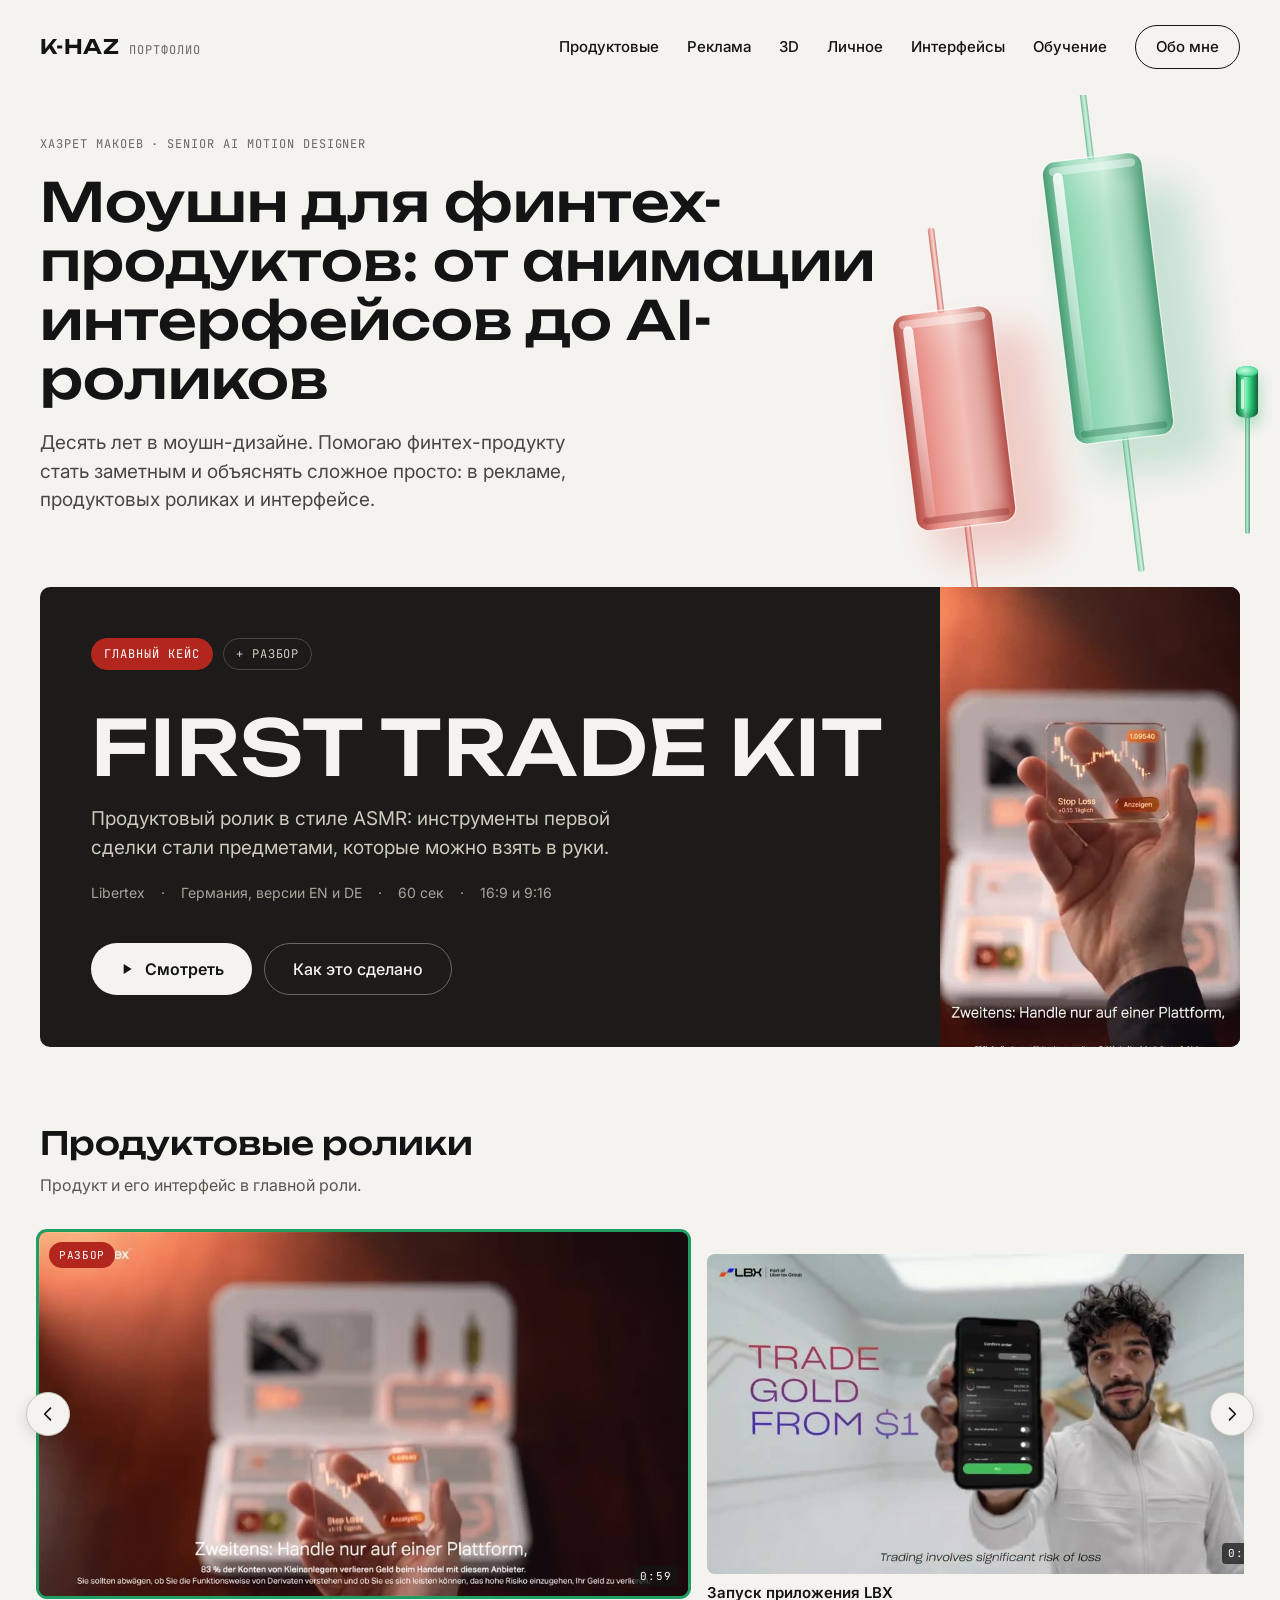
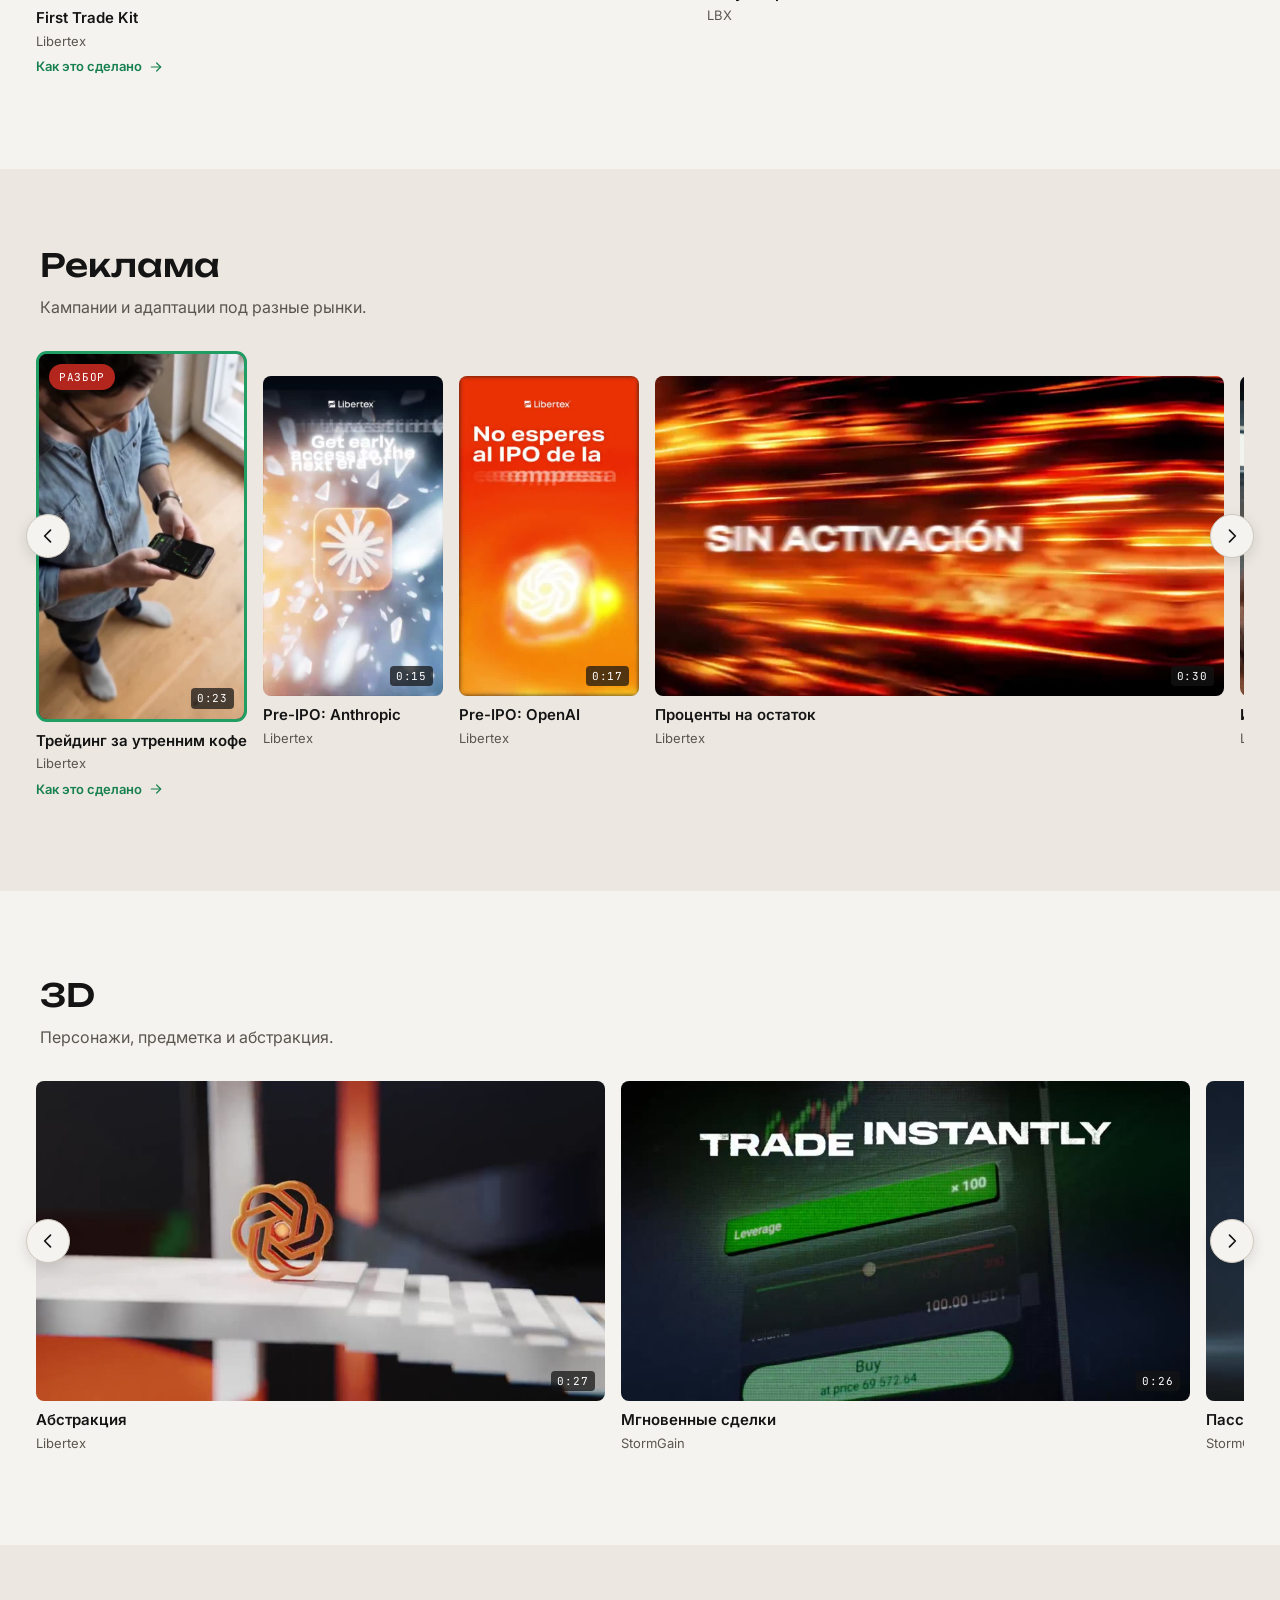
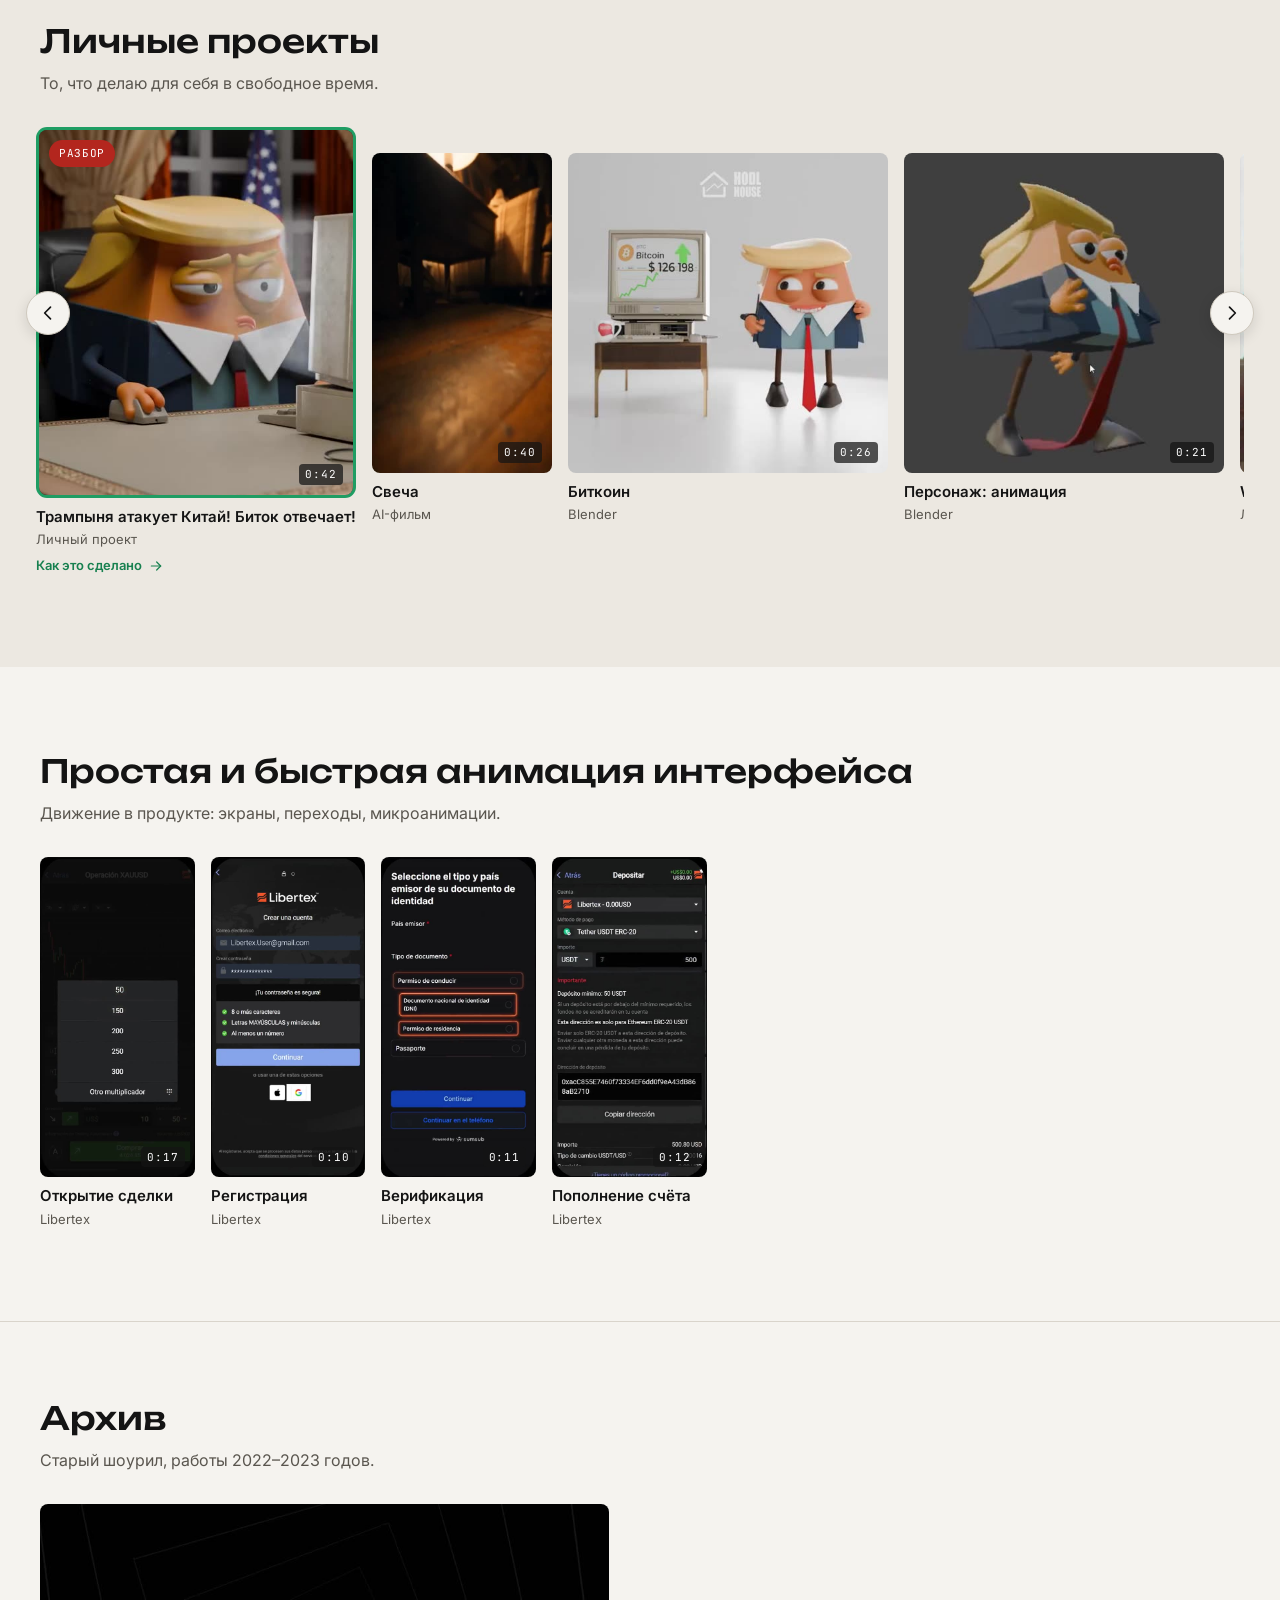
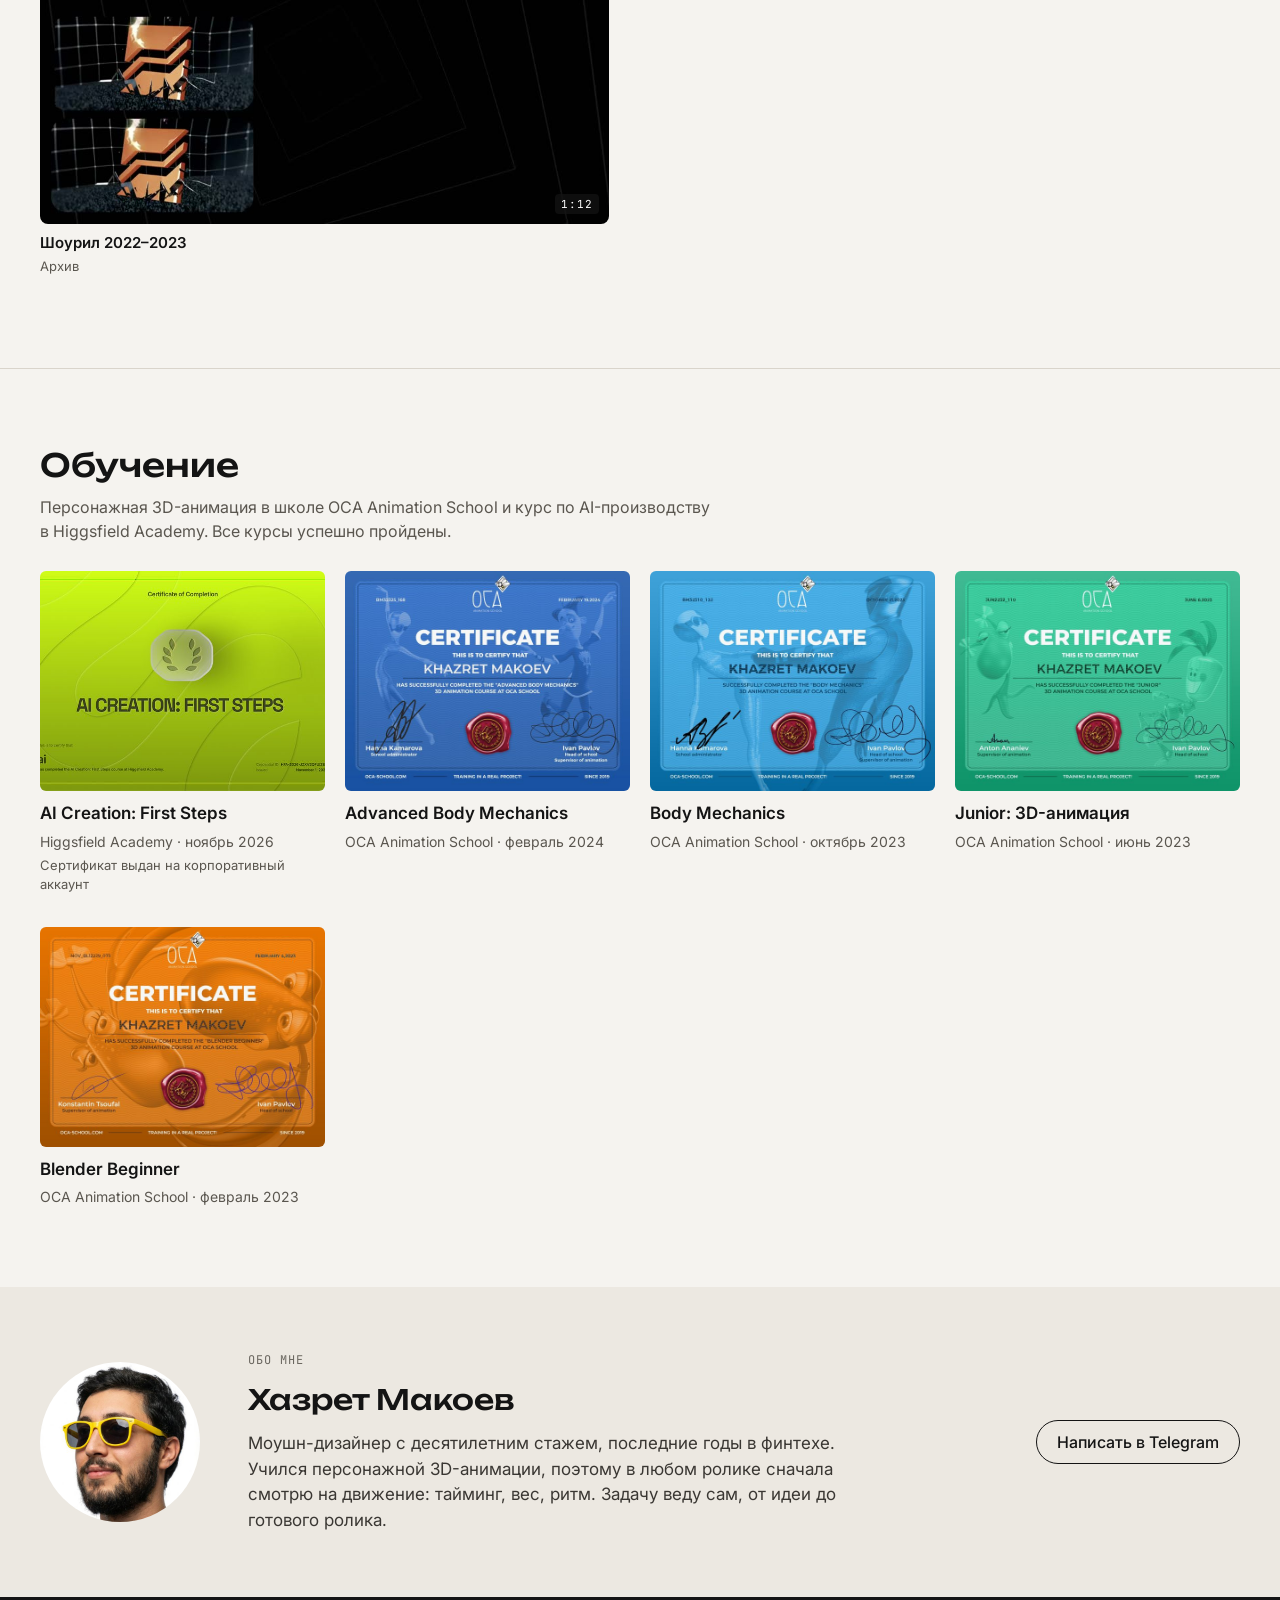
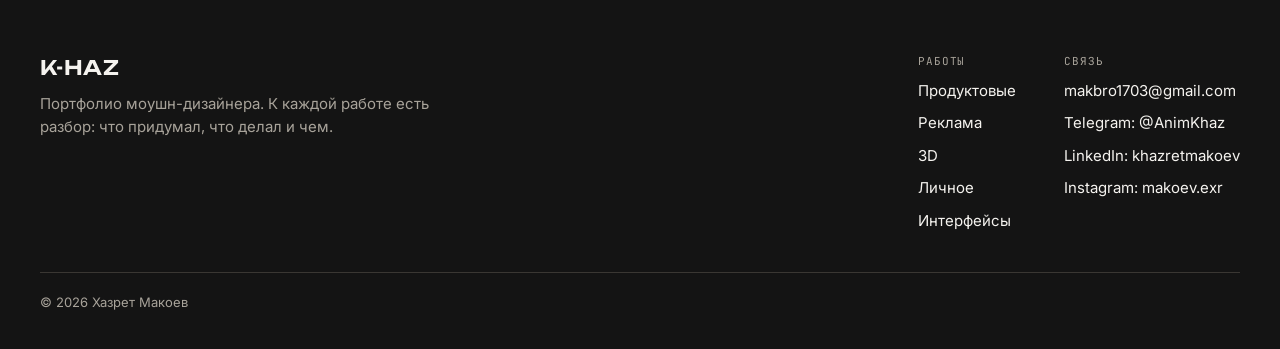
==== commit ef71512f: "Личный проект: название серии Co-Authored-By: Claude Fable 5.2 <noreply@anthropic.com> Claude-Sessio" ====
--- a/docs/index.html
+++ b/docs/index.html
@@ -141,7 +141,7 @@
     <div class="rail-wrap">
       <button class="rail-btn rail-prev" type="button" aria-label="Листать влево"><svg width="20" height="20" viewBox="0 0 24 24" fill="none" stroke="currentColor" stroke-width="2" stroke-linecap="round" stroke-linejoin="round" aria-hidden="true"><path d="M15 5l-7 7 7 7"/></svg></button>
       <div class="rail">
-<a class="ritem ritem-case" href="work/series.html"><span class="rthumb" style="aspect-ratio:720/1280"><img src="media/v/p-series.jpg" alt="" loading="lazy" width="720" height="1280"><span class="thumb-dur mono">0:42</span><span class="case-mark mono">РАЗБОР</span></span><span class="card-title">Серия 1</span><span class="card-tag">Личный проект</span><span class="case-link">Как это сделано <svg width="24" height="24" viewBox="0 0 24 24" fill="none" stroke="currentColor" stroke-width="1.8" stroke-linecap="round" stroke-linejoin="round" aria-hidden="true"><path d="M5 12h14"/><path d="M13 6l6 6-6 6"/></svg></span></a>
+<a class="ritem ritem-case" href="work/series.html"><span class="rthumb" style="aspect-ratio:720/1280"><img src="media/v/p-series.jpg" alt="" loading="lazy" width="720" height="1280"><span class="thumb-dur mono">0:42</span><span class="case-mark mono">РАЗБОР</span></span><span class="card-title">Трампыня атакует Китай! Биток отвечает!</span><span class="card-tag">Личный проект</span><span class="case-link">Как это сделано <svg width="24" height="24" viewBox="0 0 24 24" fill="none" stroke="currentColor" stroke-width="1.8" stroke-linecap="round" stroke-linejoin="round" aria-hidden="true"><path d="M5 12h14"/><path d="M13 6l6 6-6 6"/></svg></span></a>
 <button class="ritem vid" type="button" data-src="media/v/candle.mp4" data-poster="media/v/candle.jpg" data-title="Свеча"><span class="rthumb" style="aspect-ratio:720/1280"><img src="media/v/candle.jpg" alt="" loading="lazy" width="720" height="1280"><span class="thumb-dur mono">0:40</span><span class="rplay"><svg width="16" height="16" viewBox="0 0 24 24" fill="currentColor" aria-hidden="true"><path d="M7 4.5v15l12-7.5z"/></svg></span></span><span class="card-title">Свеча</span><span class="card-tag">AI-фильм</span></button>
 <button class="ritem vid" type="button" data-src="media/v/p-bitcoin.mp4" data-poster="media/v/p-bitcoin.jpg" data-title="Биткоин"><span class="rthumb" style="aspect-ratio:720/720"><img src="media/v/p-bitcoin.jpg" alt="" loading="lazy" width="720" height="720"><span class="thumb-dur mono">0:26</span><span class="rplay"><svg width="16" height="16" viewBox="0 0 24 24" fill="currentColor" aria-hidden="true"><path d="M7 4.5v15l12-7.5z"/></svg></span></span><span class="card-title">Биткоин</span><span class="card-tag">Blender</span></button>
 <button class="ritem vid" type="button" data-src="media/v/p-character.mp4" data-poster="media/v/p-character.jpg" data-title="Персонаж: анимация"><span class="rthumb" style="aspect-ratio:720/720"><img src="media/v/p-character.jpg" alt="" loading="lazy" width="720" height="720"><span class="thumb-dur mono">0:21</span><span class="rplay"><svg width="16" height="16" viewBox="0 0 24 24" fill="currentColor" aria-hidden="true"><path d="M7 4.5v15l12-7.5z"/></svg></span></span><span class="card-title">Персонаж: анимация</span><span class="card-tag">Blender</span></button>
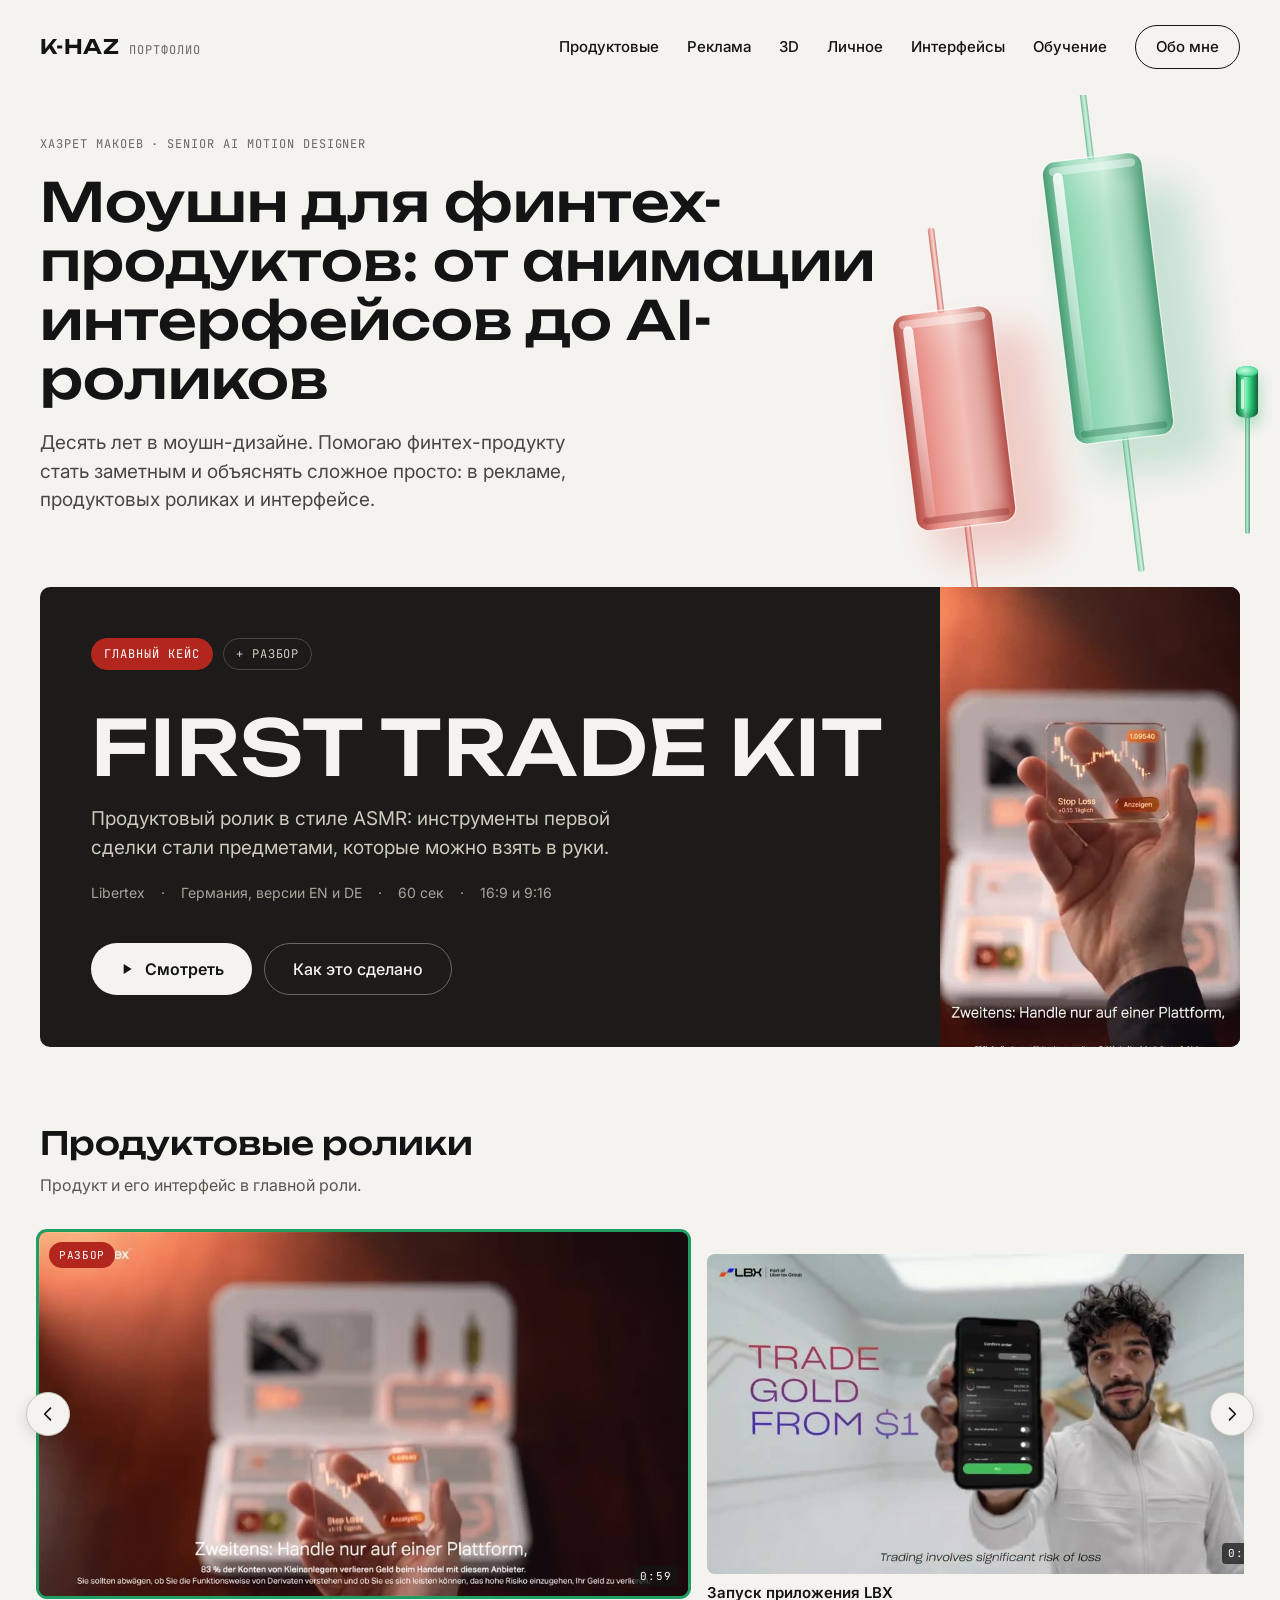
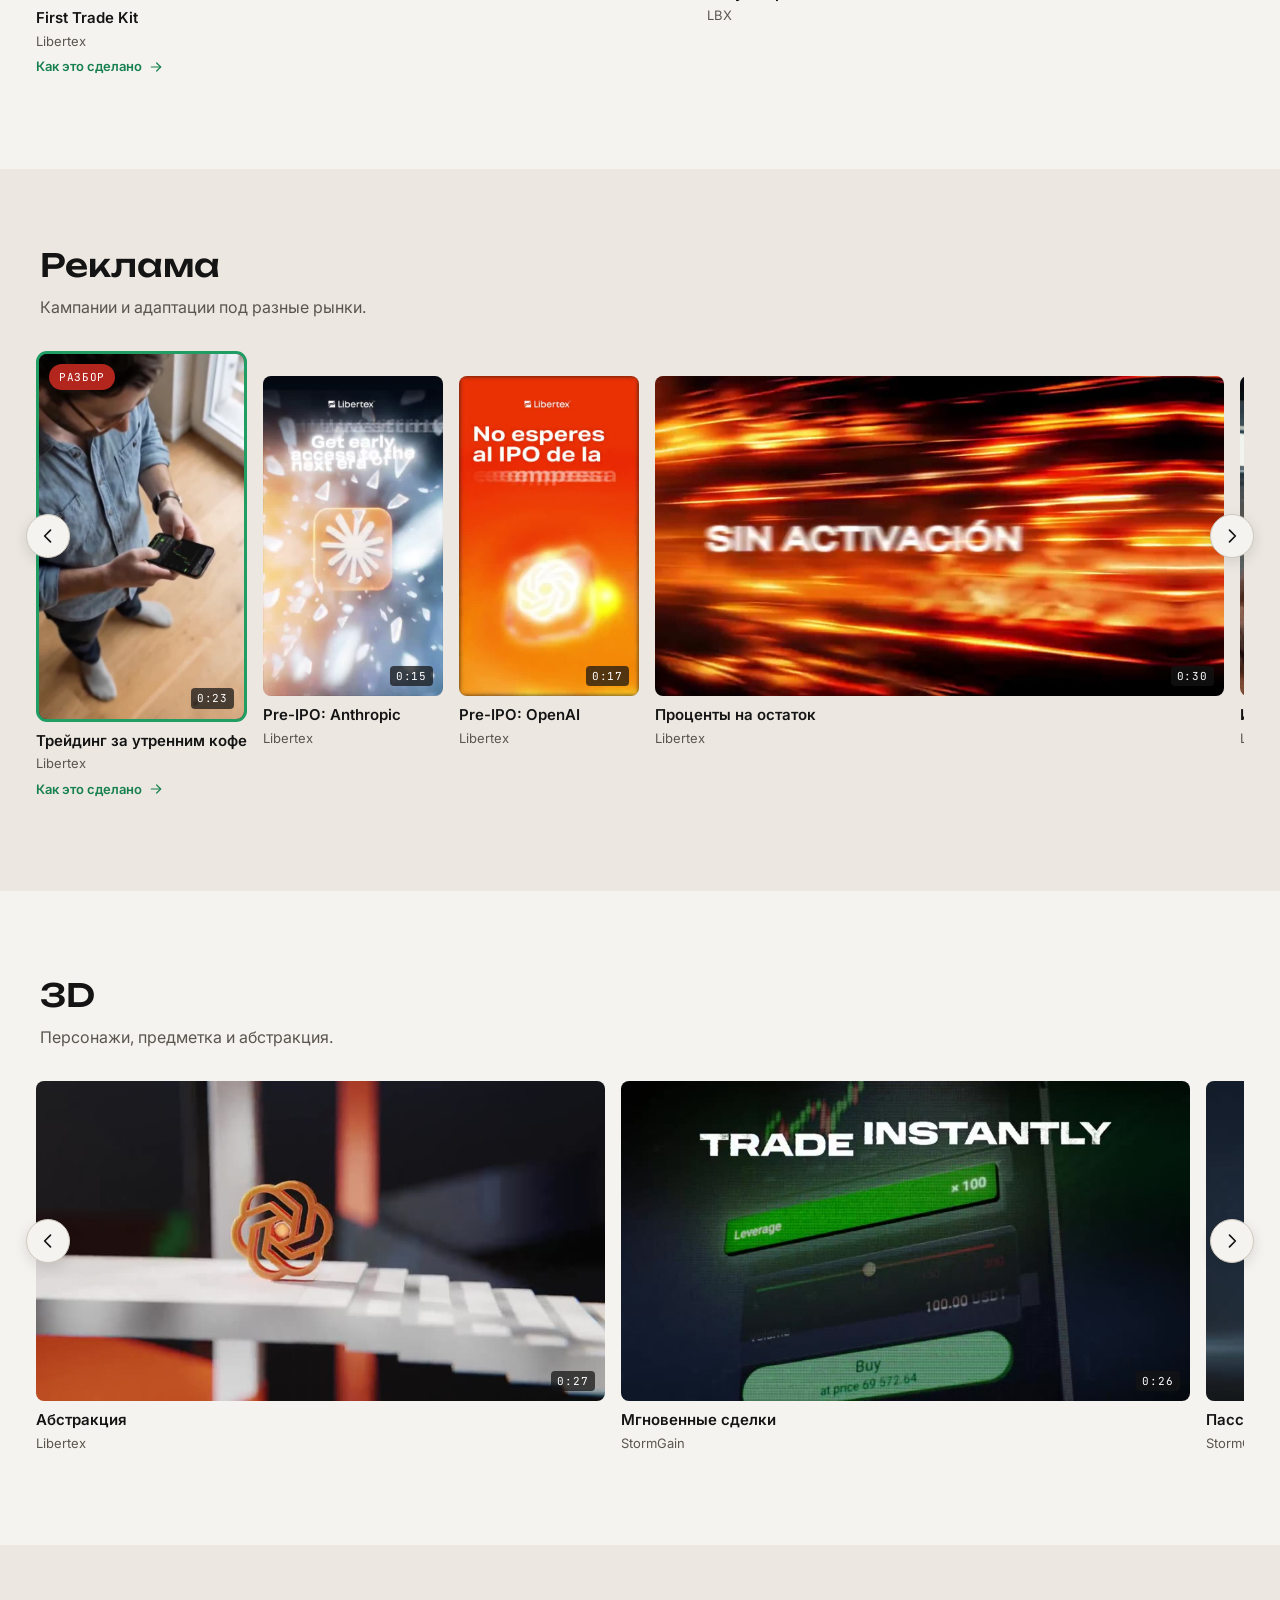
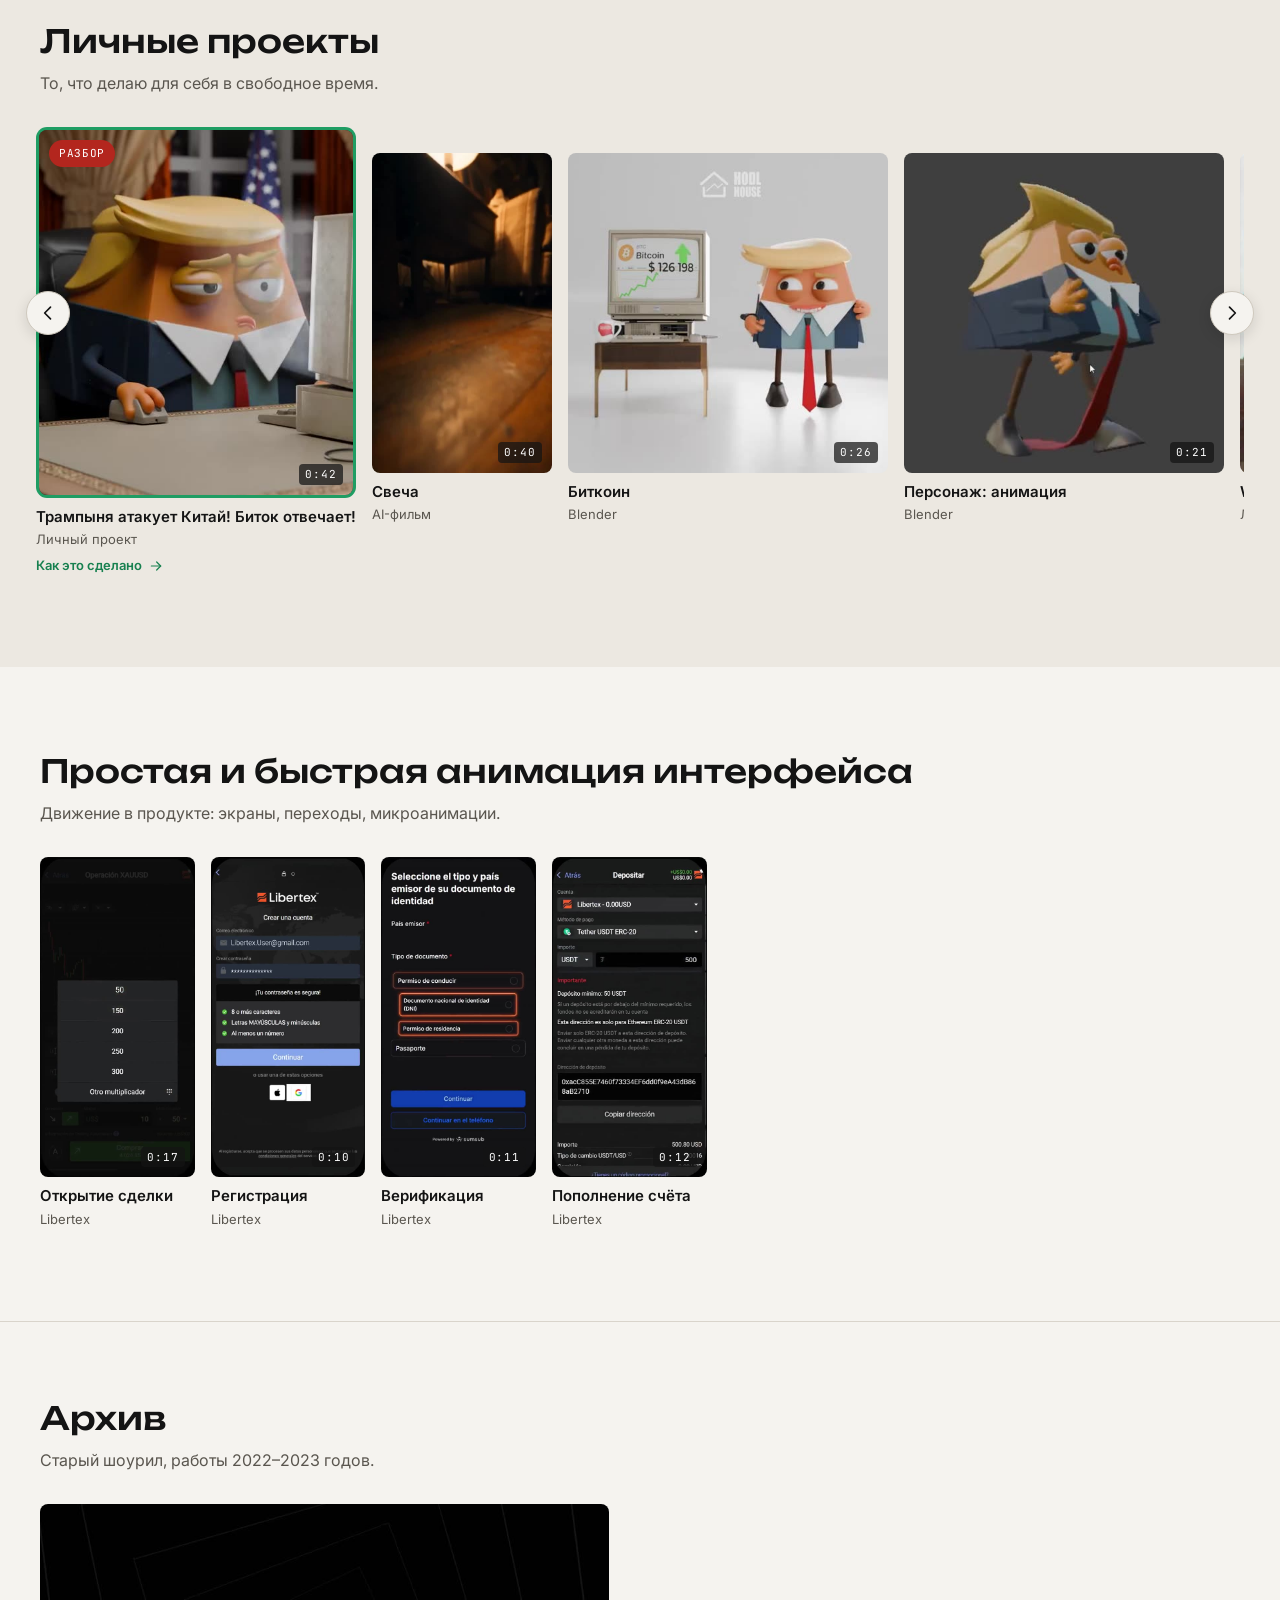
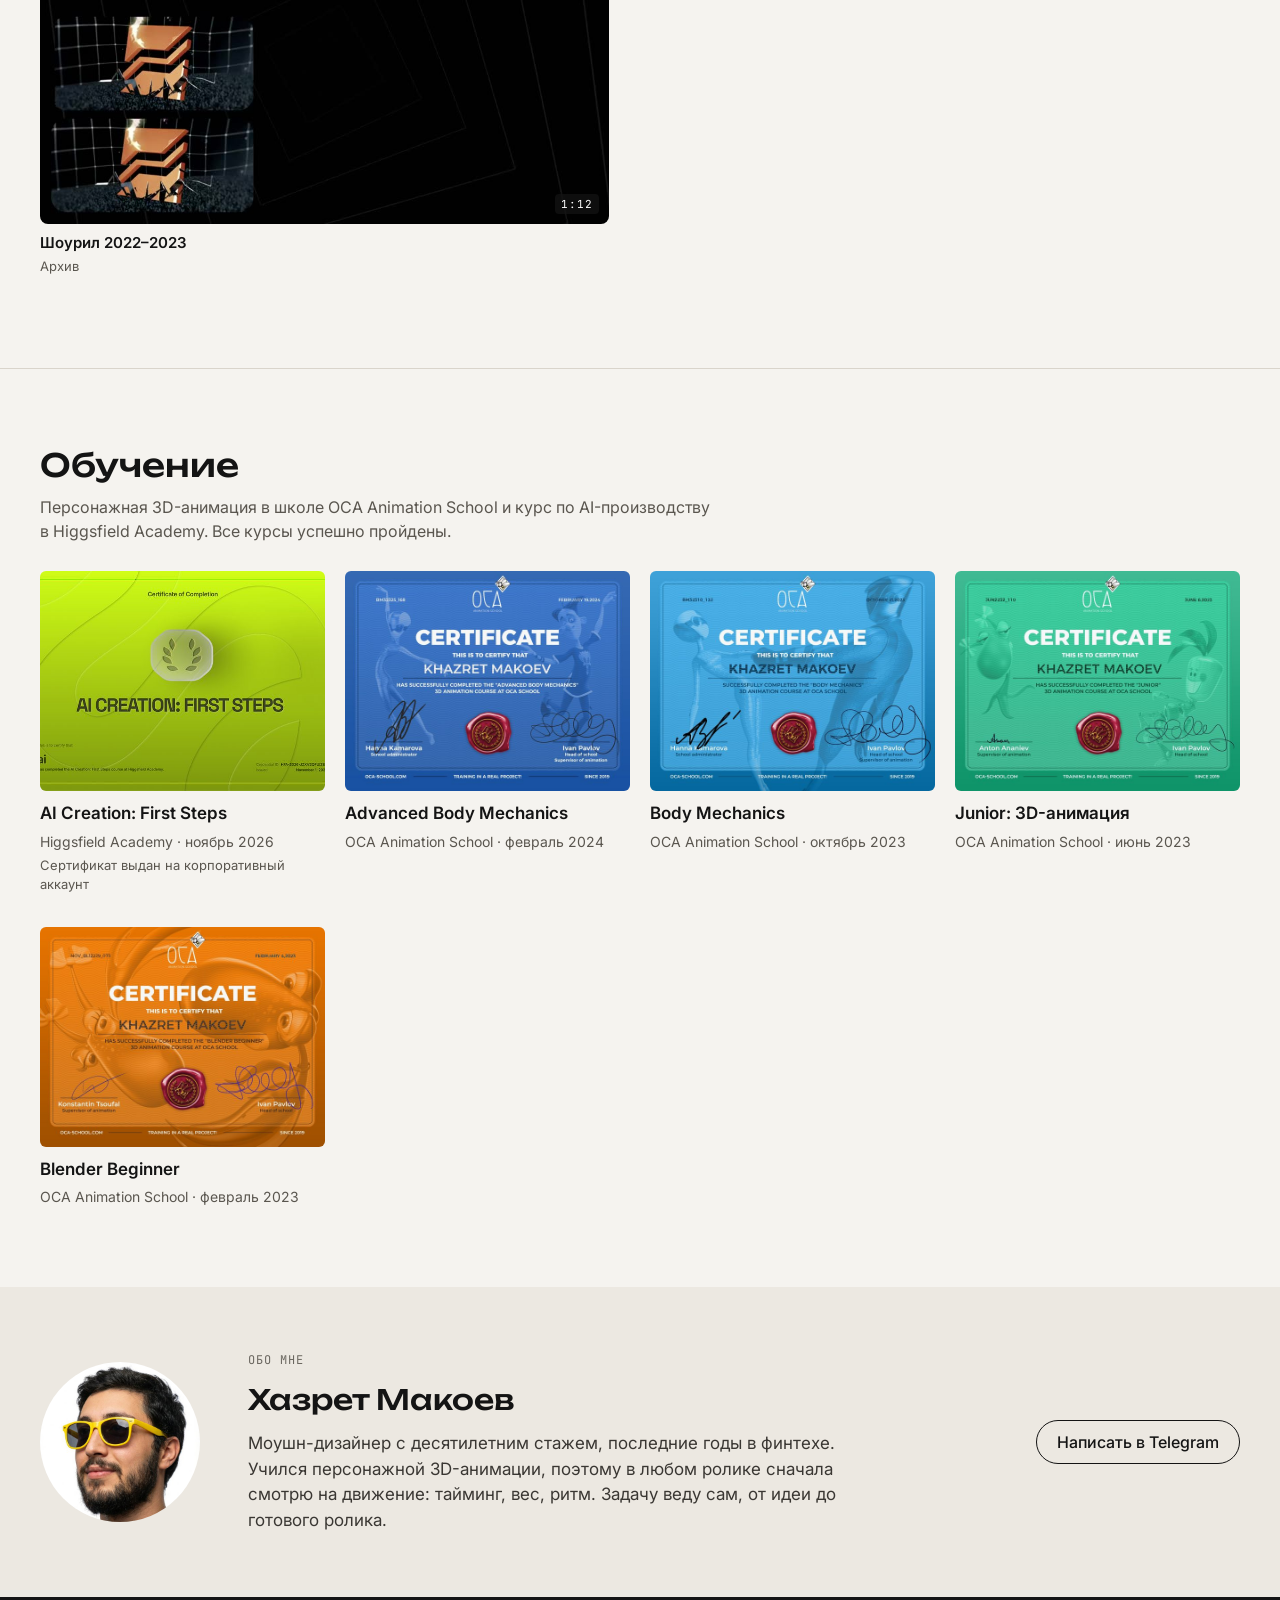
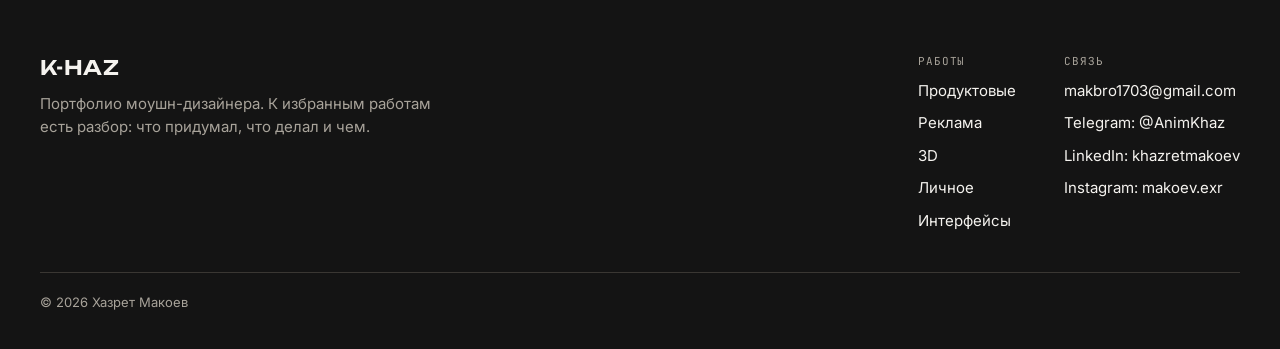
==== commit 45e9926d: "Подвал: разбор есть у избранных работ Co-Authored-By: Claude Fable 5.2 <noreply@anthropic.com> Claud" ====
--- a/docs/index.html
+++ b/docs/index.html
@@ -248,7 +248,7 @@
 <footer class="foot" id="contact">
   <div class="wrap foot-in">
     <div class="foot-cols">
-      <div class="foot-about"><span class="brand-name">K-HAZ</span><span>Портфолио моушн-дизайнера. К каждой работе есть разбор: что придумал, что делал и чем.</span></div>
+      <div class="foot-about"><span class="brand-name">K-HAZ</span><span>Портфолио моушн-дизайнера. К избранным работам есть разбор: что придумал, что делал и чем.</span></div>
       <div class="foot-links">
         <div><span class="mono">РАБОТЫ</span><a href="index.html#product">Продуктовые</a><a href="index.html#ads">Реклама</a><a href="index.html#3d">3D</a><a href="index.html#personal">Личное</a><a href="index.html#ui">Интерфейсы</a></div>
         <div><span class="mono">СВЯЗЬ</span><a href="mailto:makbro1703@gmail.com">makbro1703@gmail.com</a><a href="https://t.me/AnimKhaz">Telegram: @AnimKhaz</a><a href="https://www.linkedin.com/in/khazretmakoev/">LinkedIn: khazretmakoev</a><a href="https://www.instagram.com/makoev.exr/">Instagram: makoev.exr</a></div>
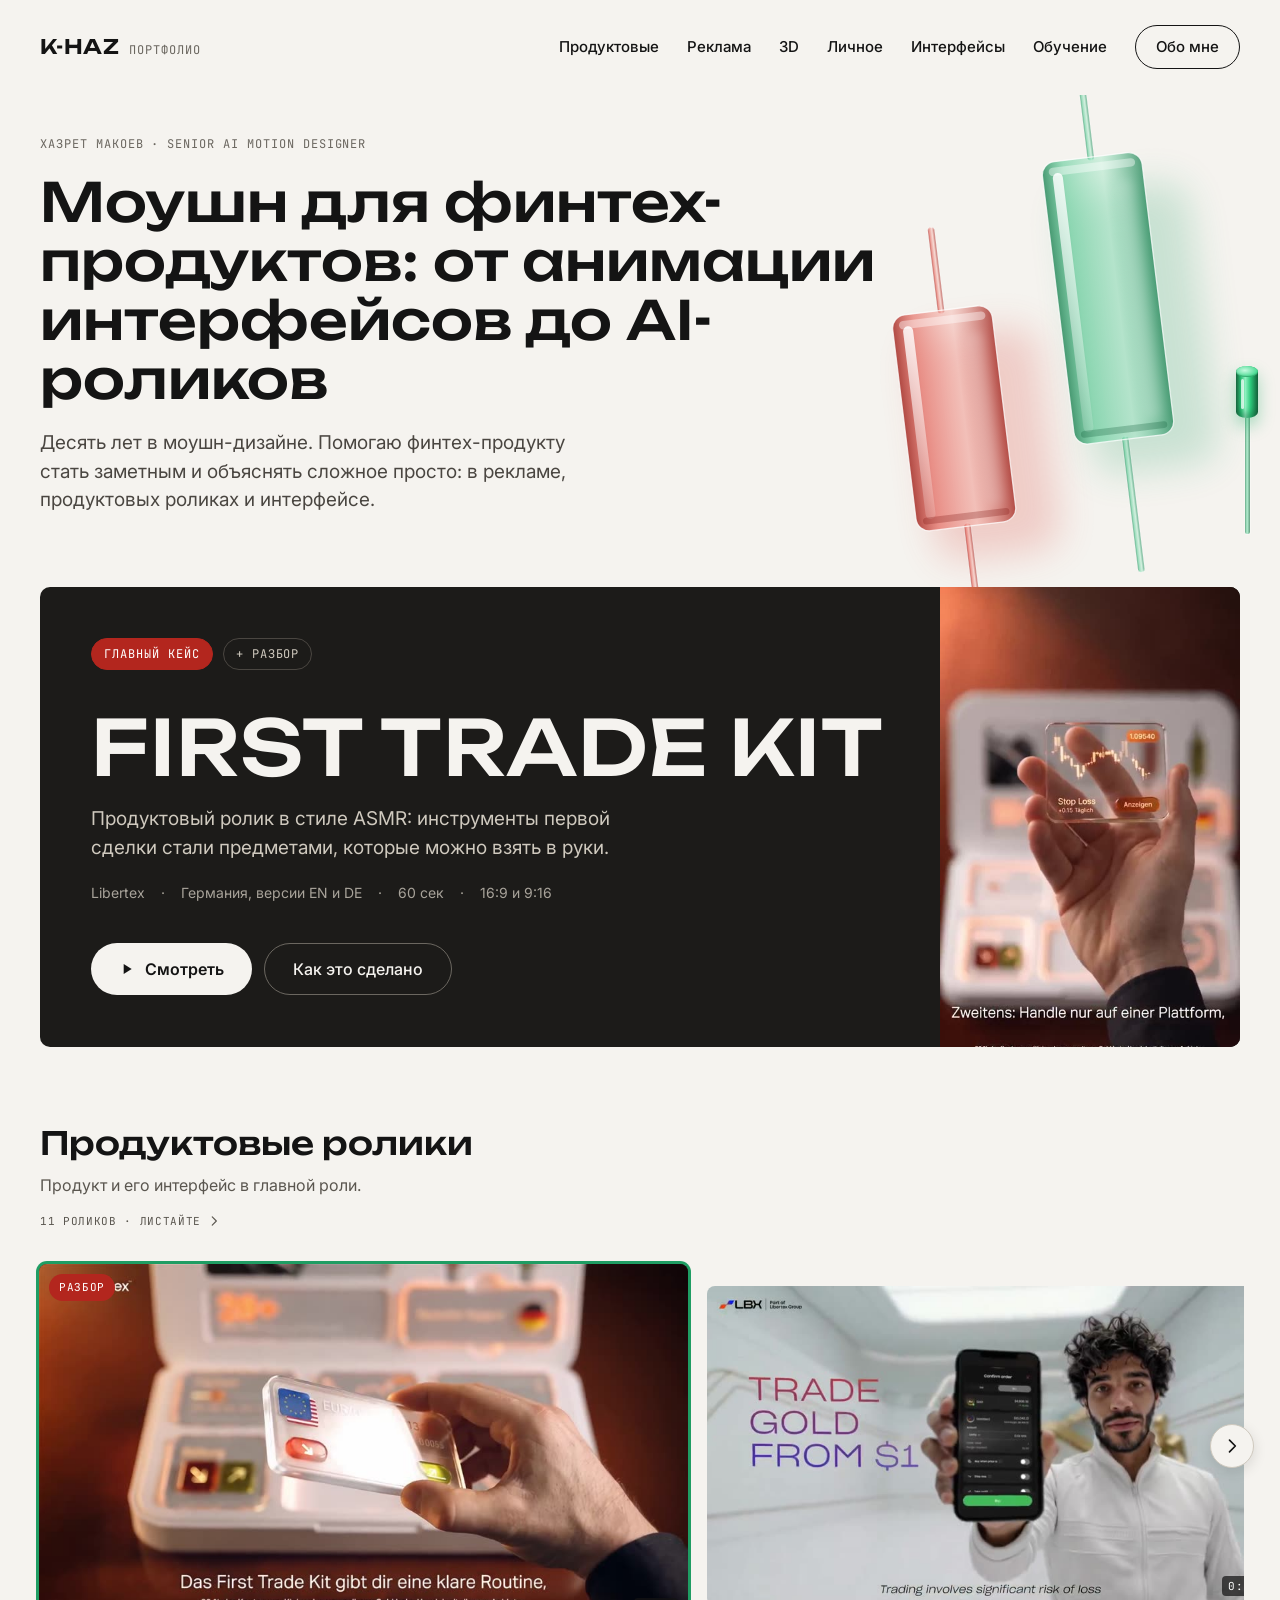
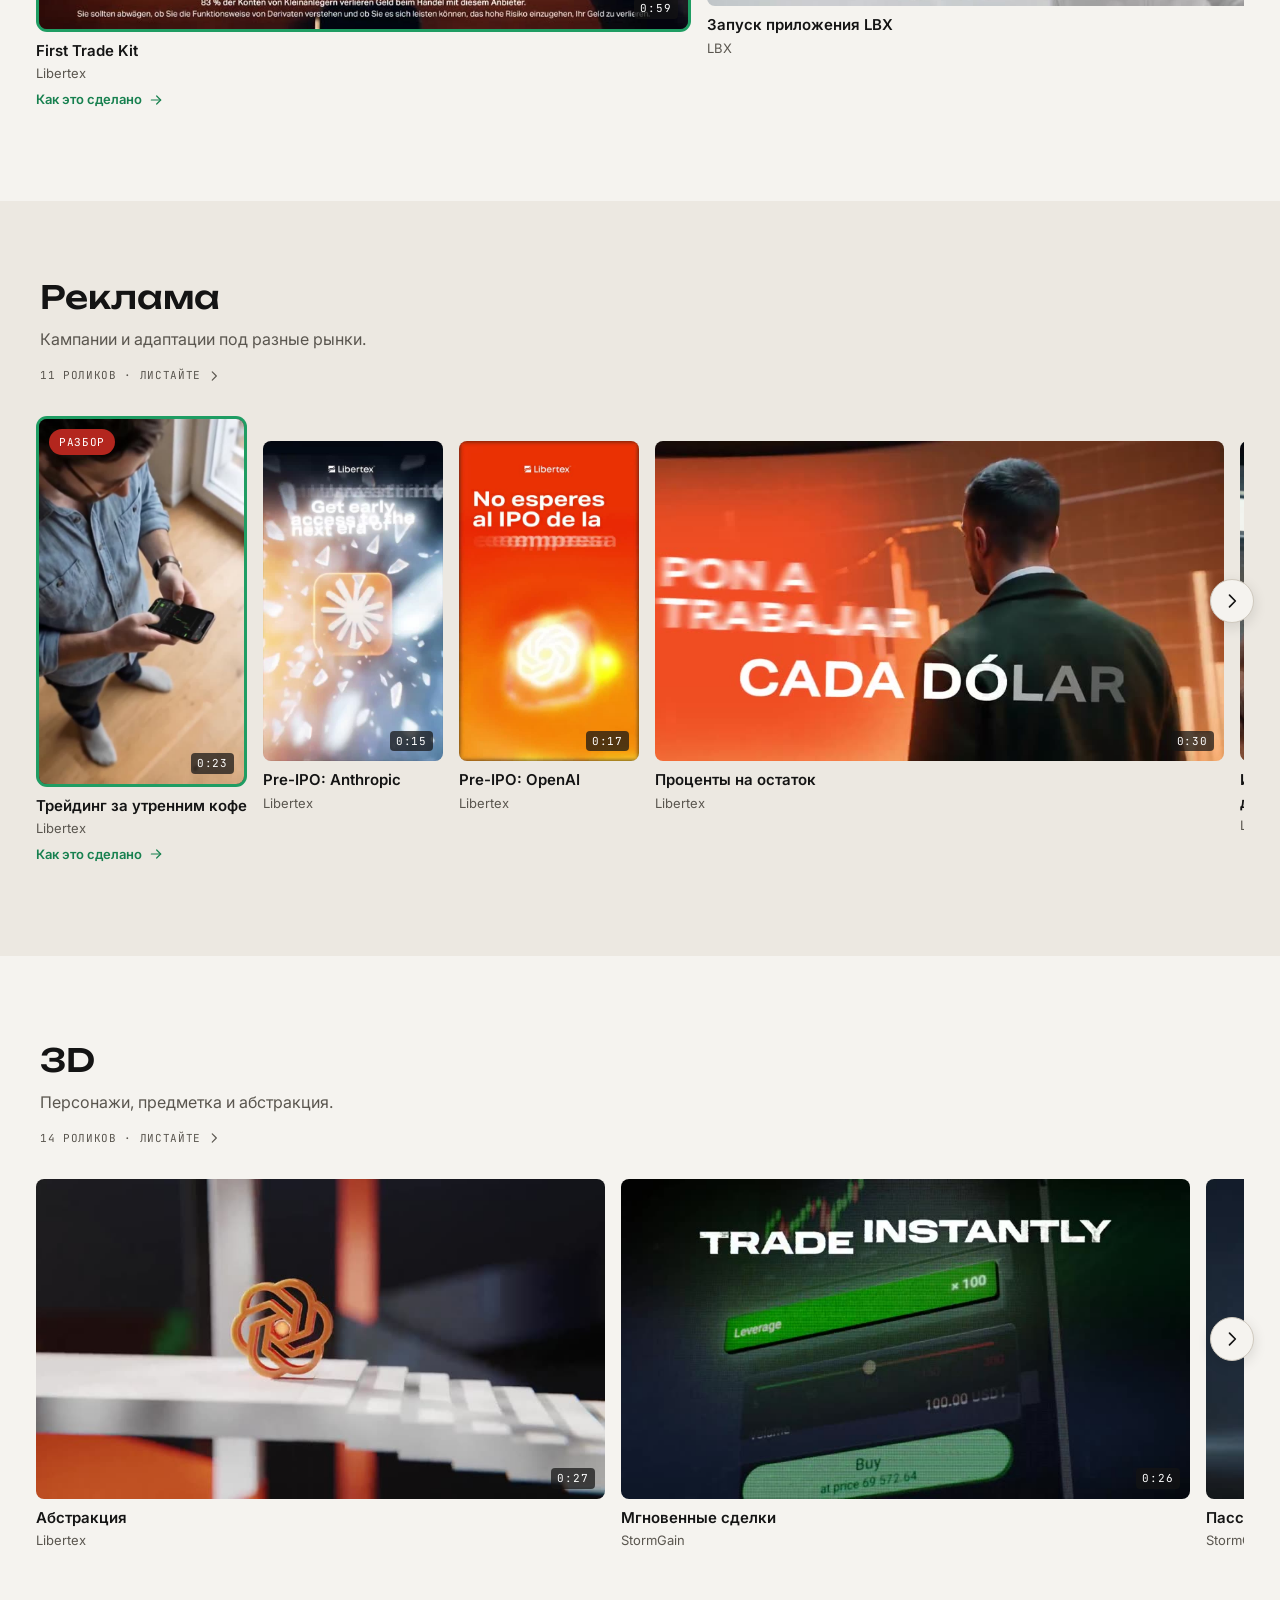
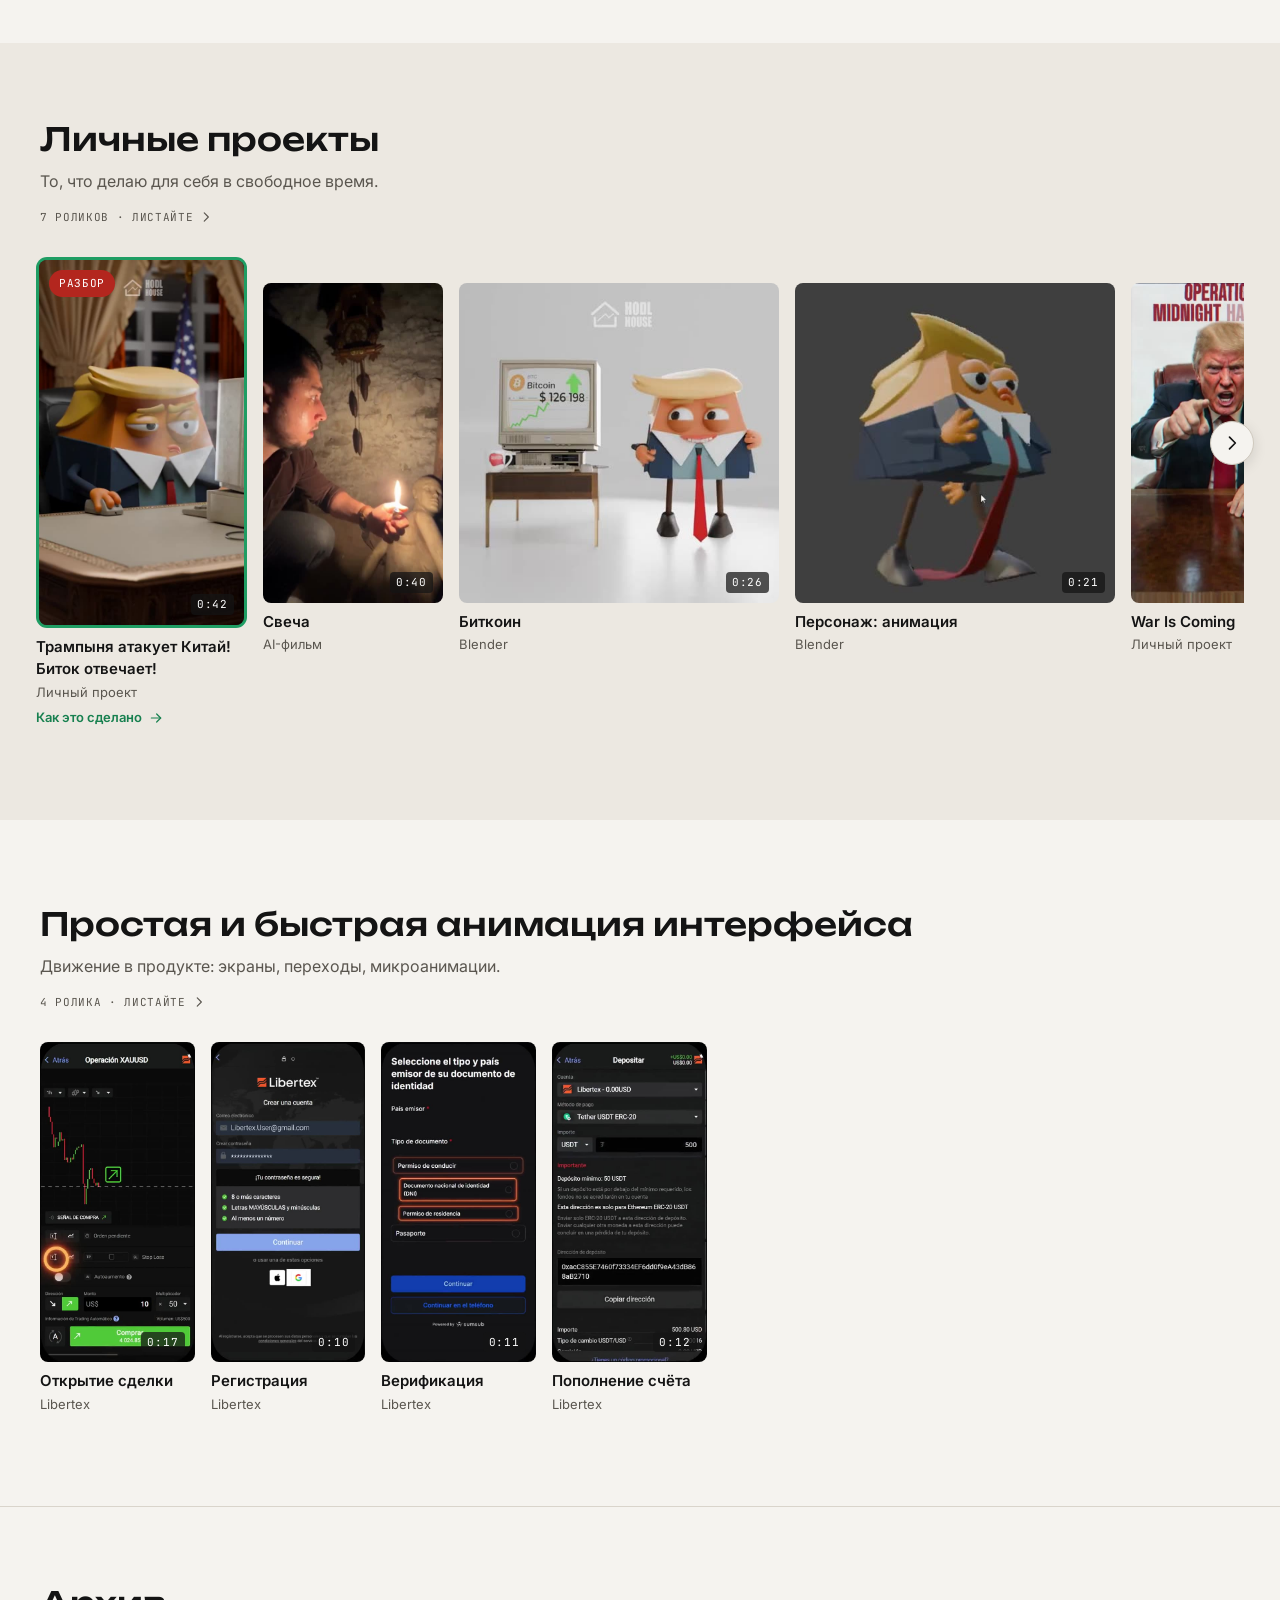
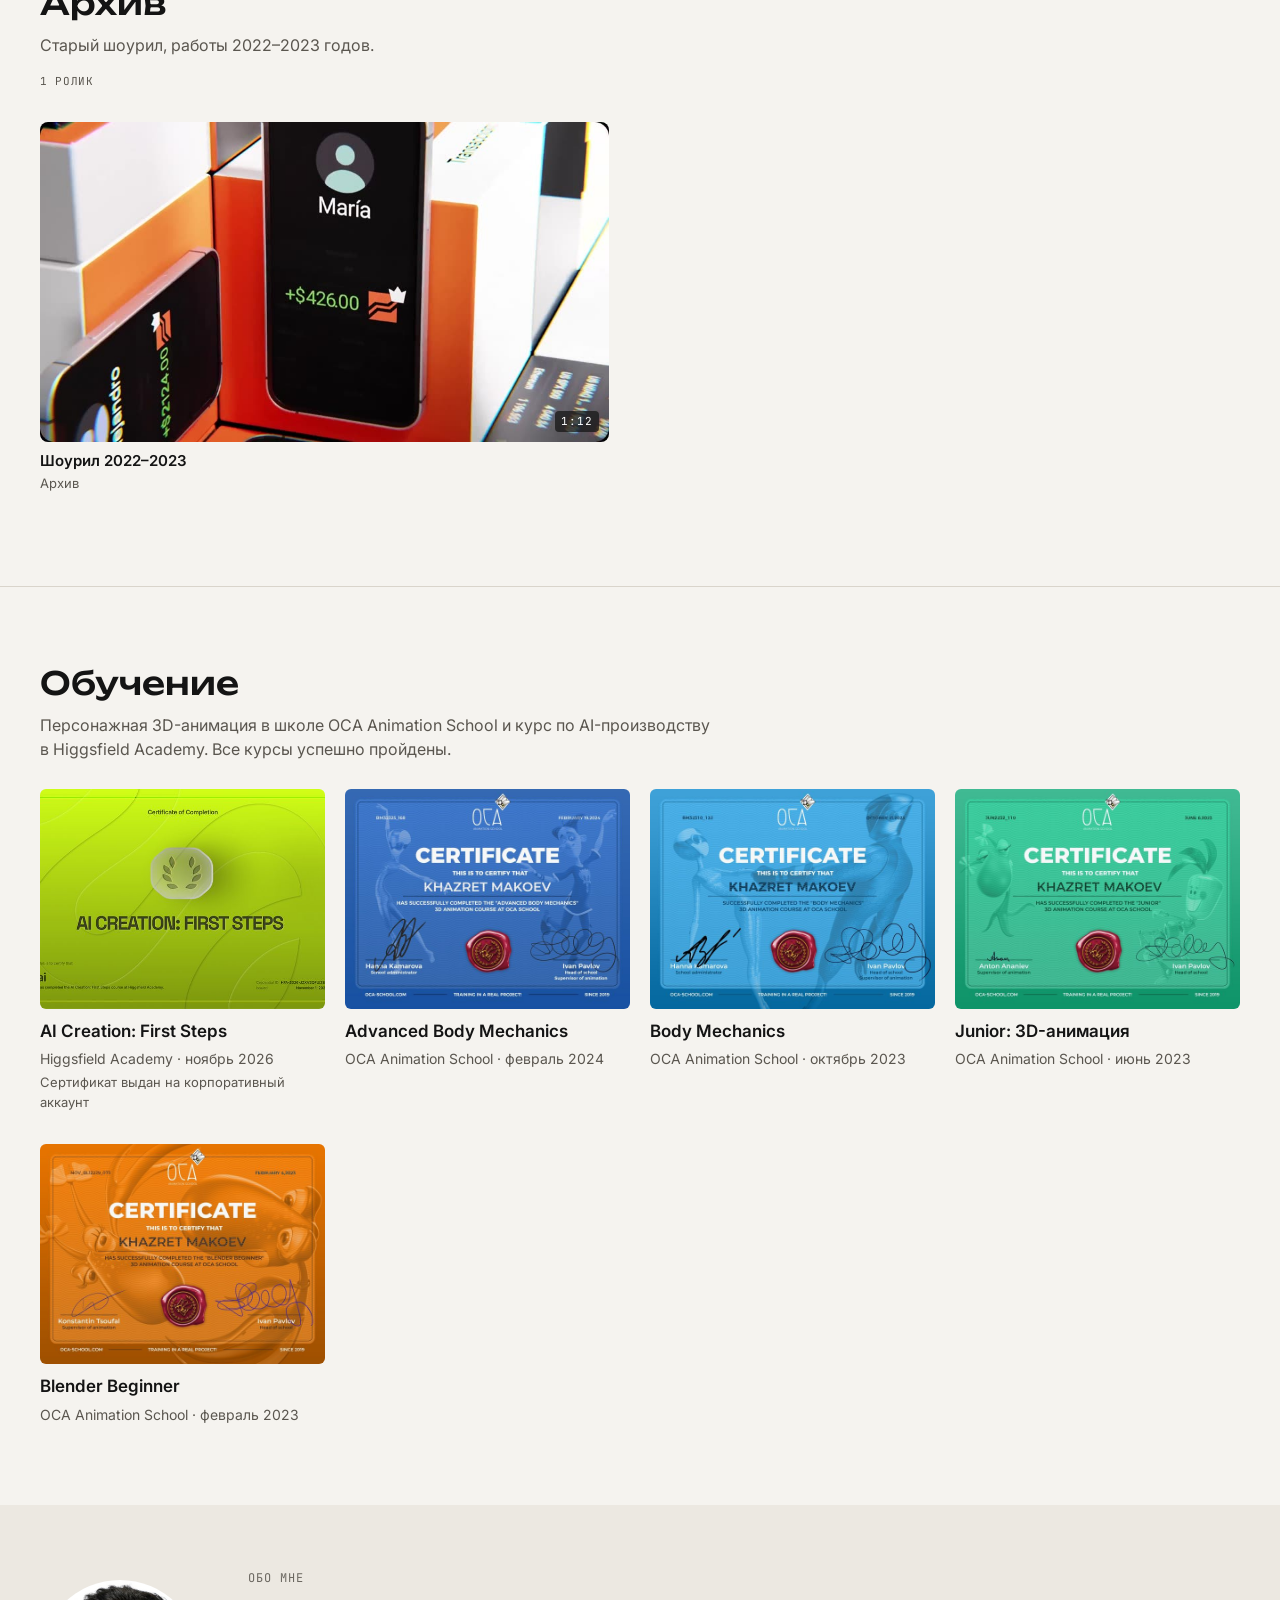
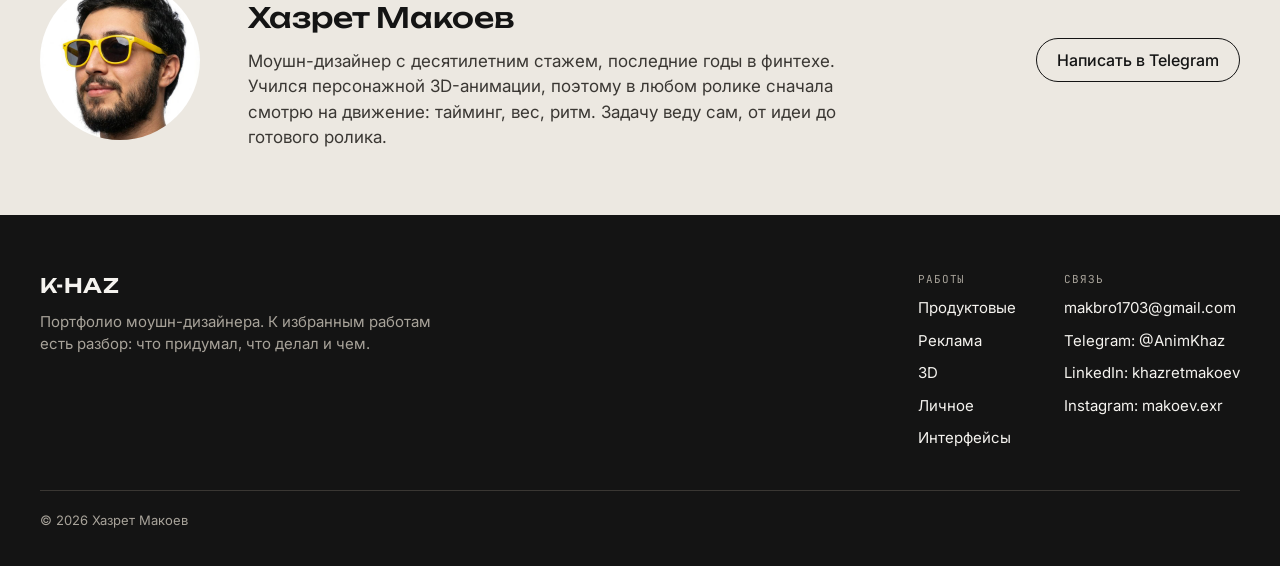
==== commit bbf692fa: "Ленты: счётчик роликов и подсказка, стрелки на телефоне, следующий ролик выглядывает Co-Authored-By:" ====
--- a/docs/index.html
+++ b/docs/index.html
@@ -7,7 +7,7 @@
 <title>K-HAZ — портфолио</title>
 <meta name="description" content="Десять лет в моушн-дизайне. Помогаю финтех-продукту стать заметным и объяснять сложное просто: в рекламе, продуктовых роликах и интерфейсе.">
 <link rel="preconnect" href="https://fonts.googleapis.com"><link rel="preconnect" href="https://fonts.gstatic.com" crossorigin><link href="https://fonts.googleapis.com/css2?family=Unbounded:wght@500;600&family=Inter:wght@400;500;600&family=JetBrains+Mono:wght@400;500&display=swap" rel="stylesheet">
-<link rel="stylesheet" href="css/site.css?v=06205400">
+<link rel="stylesheet" href="css/site.css?v=14c62936">
 </head>
 <body>
 <header class="wrap top">
@@ -69,6 +69,7 @@
 <section id="product" class="sec sec-plain">
   <div class="wrap sec-in">
     <div class="sec-head"><h2>Продуктовые ролики</h2><span>Продукт и его интерфейс в главной роли.</span></div>
+    <span class="rail-count mono">11 роликов · листайте <svg width="20" height="20" viewBox="0 0 24 24" fill="none" stroke="currentColor" stroke-width="2" stroke-linecap="round" stroke-linejoin="round" aria-hidden="true"><path d="M9 5l7 7-7 7"/></svg></span>
     <div class="rail-wrap">
       <button class="rail-btn rail-prev" type="button" aria-label="Листать влево"><svg width="20" height="20" viewBox="0 0 24 24" fill="none" stroke="currentColor" stroke-width="2" stroke-linecap="round" stroke-linejoin="round" aria-hidden="true"><path d="M15 5l-7 7 7 7"/></svg></button>
       <div class="rail">
@@ -91,6 +92,7 @@
 <section id="ads" class="sec sec-band">
   <div class="wrap sec-in">
     <div class="sec-head"><h2>Реклама</h2><span>Кампании и адаптации под разные рынки.</span></div>
+    <span class="rail-count mono">11 роликов · листайте <svg width="20" height="20" viewBox="0 0 24 24" fill="none" stroke="currentColor" stroke-width="2" stroke-linecap="round" stroke-linejoin="round" aria-hidden="true"><path d="M9 5l7 7-7 7"/></svg></span>
     <div class="rail-wrap">
       <button class="rail-btn rail-prev" type="button" aria-label="Листать влево"><svg width="20" height="20" viewBox="0 0 24 24" fill="none" stroke="currentColor" stroke-width="2" stroke-linecap="round" stroke-linejoin="round" aria-hidden="true"><path d="M15 5l-7 7 7 7"/></svg></button>
       <div class="rail">
@@ -113,6 +115,7 @@
 <section id="3d" class="sec sec-plain">
   <div class="wrap sec-in">
     <div class="sec-head"><h2>3D</h2><span>Персонажи, предметка и абстракция.</span></div>
+    <span class="rail-count mono">14 роликов · листайте <svg width="20" height="20" viewBox="0 0 24 24" fill="none" stroke="currentColor" stroke-width="2" stroke-linecap="round" stroke-linejoin="round" aria-hidden="true"><path d="M9 5l7 7-7 7"/></svg></span>
     <div class="rail-wrap">
       <button class="rail-btn rail-prev" type="button" aria-label="Листать влево"><svg width="20" height="20" viewBox="0 0 24 24" fill="none" stroke="currentColor" stroke-width="2" stroke-linecap="round" stroke-linejoin="round" aria-hidden="true"><path d="M15 5l-7 7 7 7"/></svg></button>
       <div class="rail">
@@ -138,6 +141,7 @@
 <section id="personal" class="sec sec-band">
   <div class="wrap sec-in">
     <div class="sec-head"><h2>Личные проекты</h2><span>То, что делаю для себя в свободное время.</span></div>
+    <span class="rail-count mono">7 роликов · листайте <svg width="20" height="20" viewBox="0 0 24 24" fill="none" stroke="currentColor" stroke-width="2" stroke-linecap="round" stroke-linejoin="round" aria-hidden="true"><path d="M9 5l7 7-7 7"/></svg></span>
     <div class="rail-wrap">
       <button class="rail-btn rail-prev" type="button" aria-label="Листать влево"><svg width="20" height="20" viewBox="0 0 24 24" fill="none" stroke="currentColor" stroke-width="2" stroke-linecap="round" stroke-linejoin="round" aria-hidden="true"><path d="M15 5l-7 7 7 7"/></svg></button>
       <div class="rail">
@@ -156,6 +160,7 @@
 <section id="ui" class="sec sec-plain">
   <div class="wrap sec-in">
     <div class="sec-head"><h2>Простая и быстрая анимация интерфейса</h2><span>Движение в продукте: экраны, переходы, микроанимации.</span></div>
+    <span class="rail-count mono">4 ролика · листайте <svg width="20" height="20" viewBox="0 0 24 24" fill="none" stroke="currentColor" stroke-width="2" stroke-linecap="round" stroke-linejoin="round" aria-hidden="true"><path d="M9 5l7 7-7 7"/></svg></span>
     <div class="rail-wrap">
       <button class="rail-btn rail-prev" type="button" aria-label="Листать влево"><svg width="20" height="20" viewBox="0 0 24 24" fill="none" stroke="currentColor" stroke-width="2" stroke-linecap="round" stroke-linejoin="round" aria-hidden="true"><path d="M15 5l-7 7 7 7"/></svg></button>
       <div class="rail">
@@ -171,6 +176,7 @@
 <section id="archive" class="sec sec-line">
   <div class="wrap sec-in">
     <div class="sec-head"><h2>Архив</h2><span>Старый шоурил, работы 2022–2023 годов.</span></div>
+    <span class="rail-count mono">1 ролик</span>
     <div class="rail-wrap">
       <button class="rail-btn rail-prev" type="button" aria-label="Листать влево"><svg width="20" height="20" viewBox="0 0 24 24" fill="none" stroke="currentColor" stroke-width="2" stroke-linecap="round" stroke-linejoin="round" aria-hidden="true"><path d="M15 5l-7 7 7 7"/></svg></button>
       <div class="rail">
@@ -230,7 +236,7 @@
 <script>
 (function(){
 document.querySelectorAll('.rail-wrap').forEach(function(w){var r=w.querySelector('.rail'),p=w.querySelector('.rail-prev'),n=w.querySelector('.rail-next');
-function st(){var m=r.scrollWidth-r.clientWidth;p.disabled=r.scrollLeft<4;n.disabled=r.scrollLeft>m-4;w.classList.toggle('no-scroll',m<4);}
+function st(){var m=r.scrollWidth-r.clientWidth;p.disabled=r.scrollLeft<10;n.disabled=r.scrollLeft>m-10;w.classList.toggle('no-scroll',m<4);}
 p.onclick=function(){r.scrollBy({left:-r.clientWidth*0.8,behavior:'smooth'});};
 n.onclick=function(){r.scrollBy({left:r.clientWidth*0.8,behavior:'smooth'});};
 r.addEventListener('scroll',st,{passive:true});addEventListener('resize',st);st();});
--- a/docs/css/site.css
+++ b/docs/css/site.css
@@ -199,8 +199,11 @@
 .loop video{height:clamp(180px,18vw,260px);width:auto;max-width:100%;border-radius:8px;background:var(--dark2);display:block}
 .loop figcaption{font-size:11px;color:var(--dim2)}
 @media (max-width:640px){
-  .rail-btn{display:none}
-  .rthumb{height:220px;max-width:84vw}
+  .rail-btn{width:38px;height:38px;top:114px}
+  .rail-wrap:has(.ritem-case) .rail-btn{top:132px}
+  .rail-prev{left:-6px}.rail-next{right:-6px}
+  .rthumb{height:220px;max-width:74vw}
+  .ritem-case .rthumb{max-width:74vw}
   .lb-video{max-width:100vw;max-height:calc(100vh - 150px);border-radius:0}
   .lb-prev,.lb-next{top:auto;bottom:44px;transform:none}
 }
@@ -213,3 +216,7 @@
 .rail:has(.ritem-case) .ritem:not(.ritem-case){margin-top:calc(clamp(220px,26vw,320px)*.07 + 3px)}
 .rail-wrap:has(.ritem-case) .rail-btn{top:calc(clamp(220px,26vw,320px)*.57 + 7px)}
 @media (max-width:640px){.rail:has(.ritem-case) .ritem:not(.ritem-case){margin-top:18px}}
+.rail-count{display:inline-flex;align-items:center;gap:6px;font-size:11px;letter-spacing:.06em;text-transform:uppercase;color:var(--dim2);margin-top:-12px}
+.rail-count svg{width:14px;height:14px}
+.ritem{width:min-content;align-items:flex-start}
+.ritem .card-title,.ritem .card-tag{overflow-wrap:anywhere}
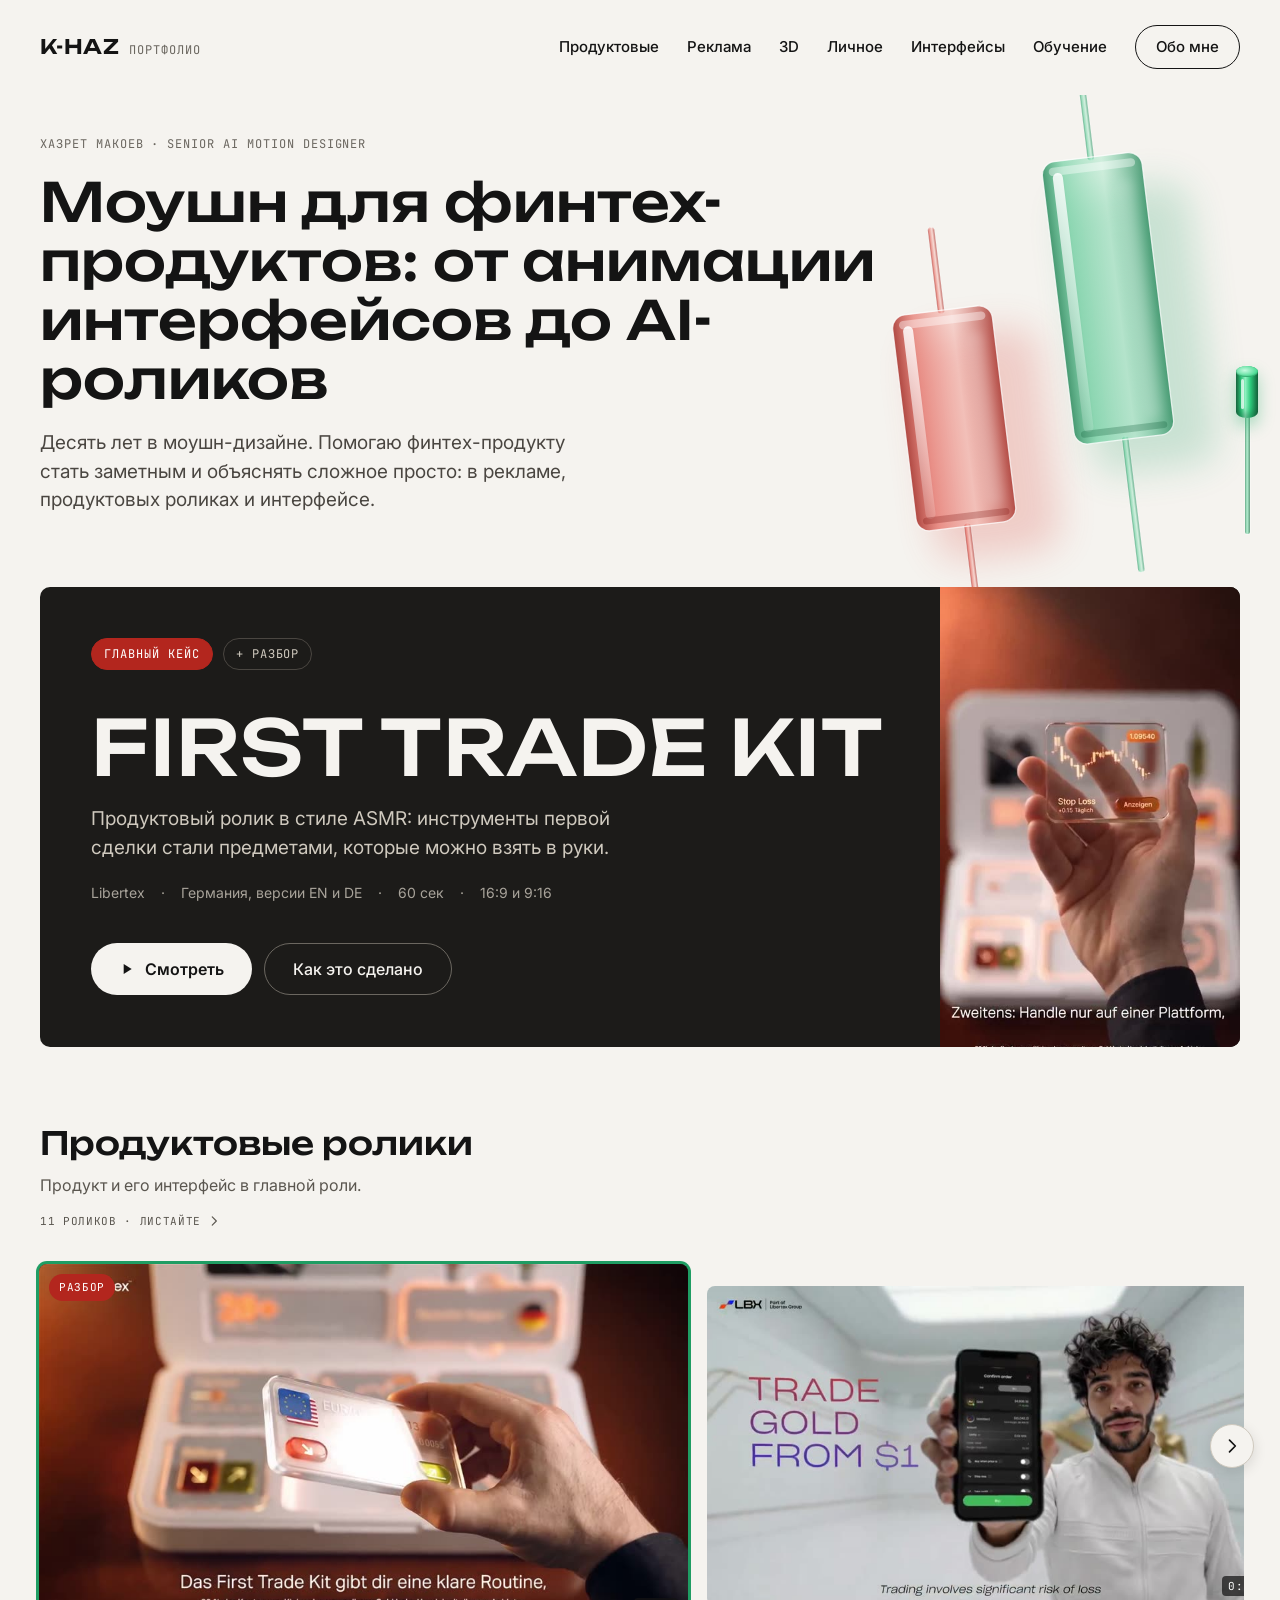
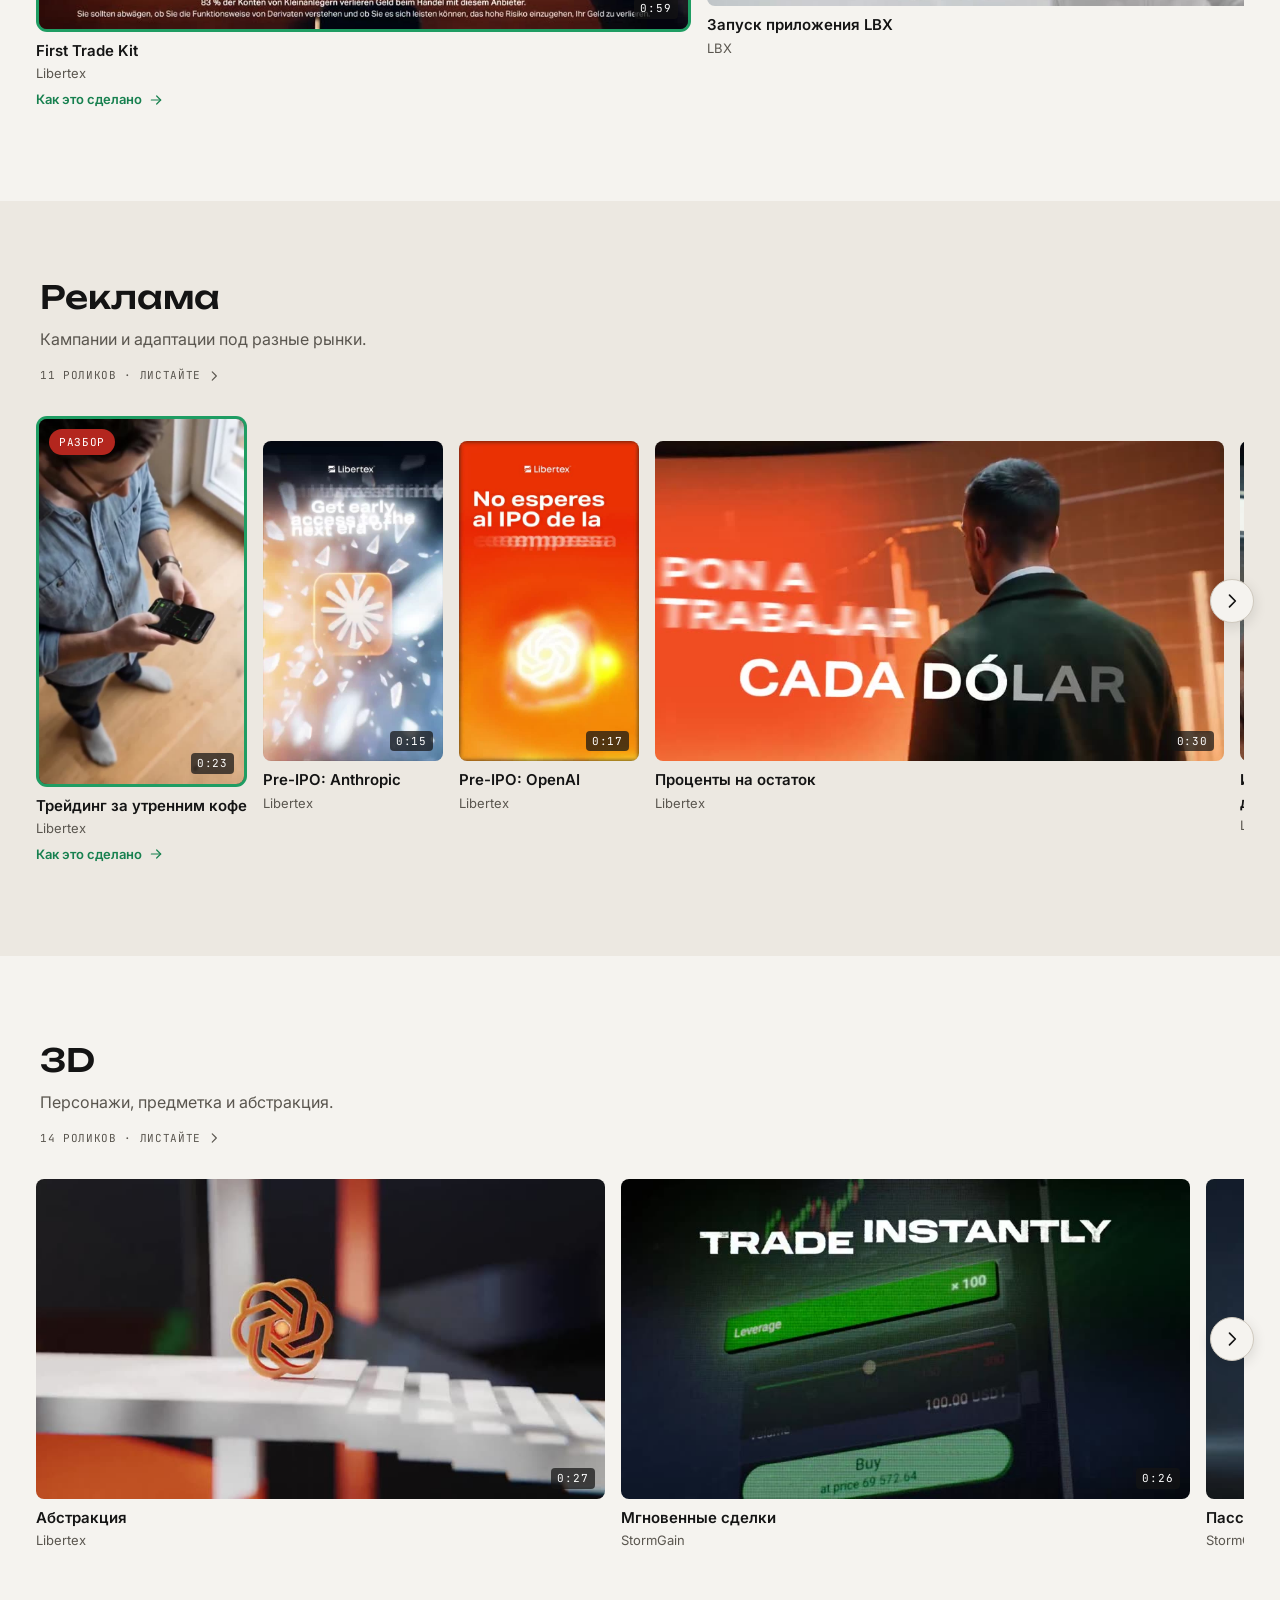
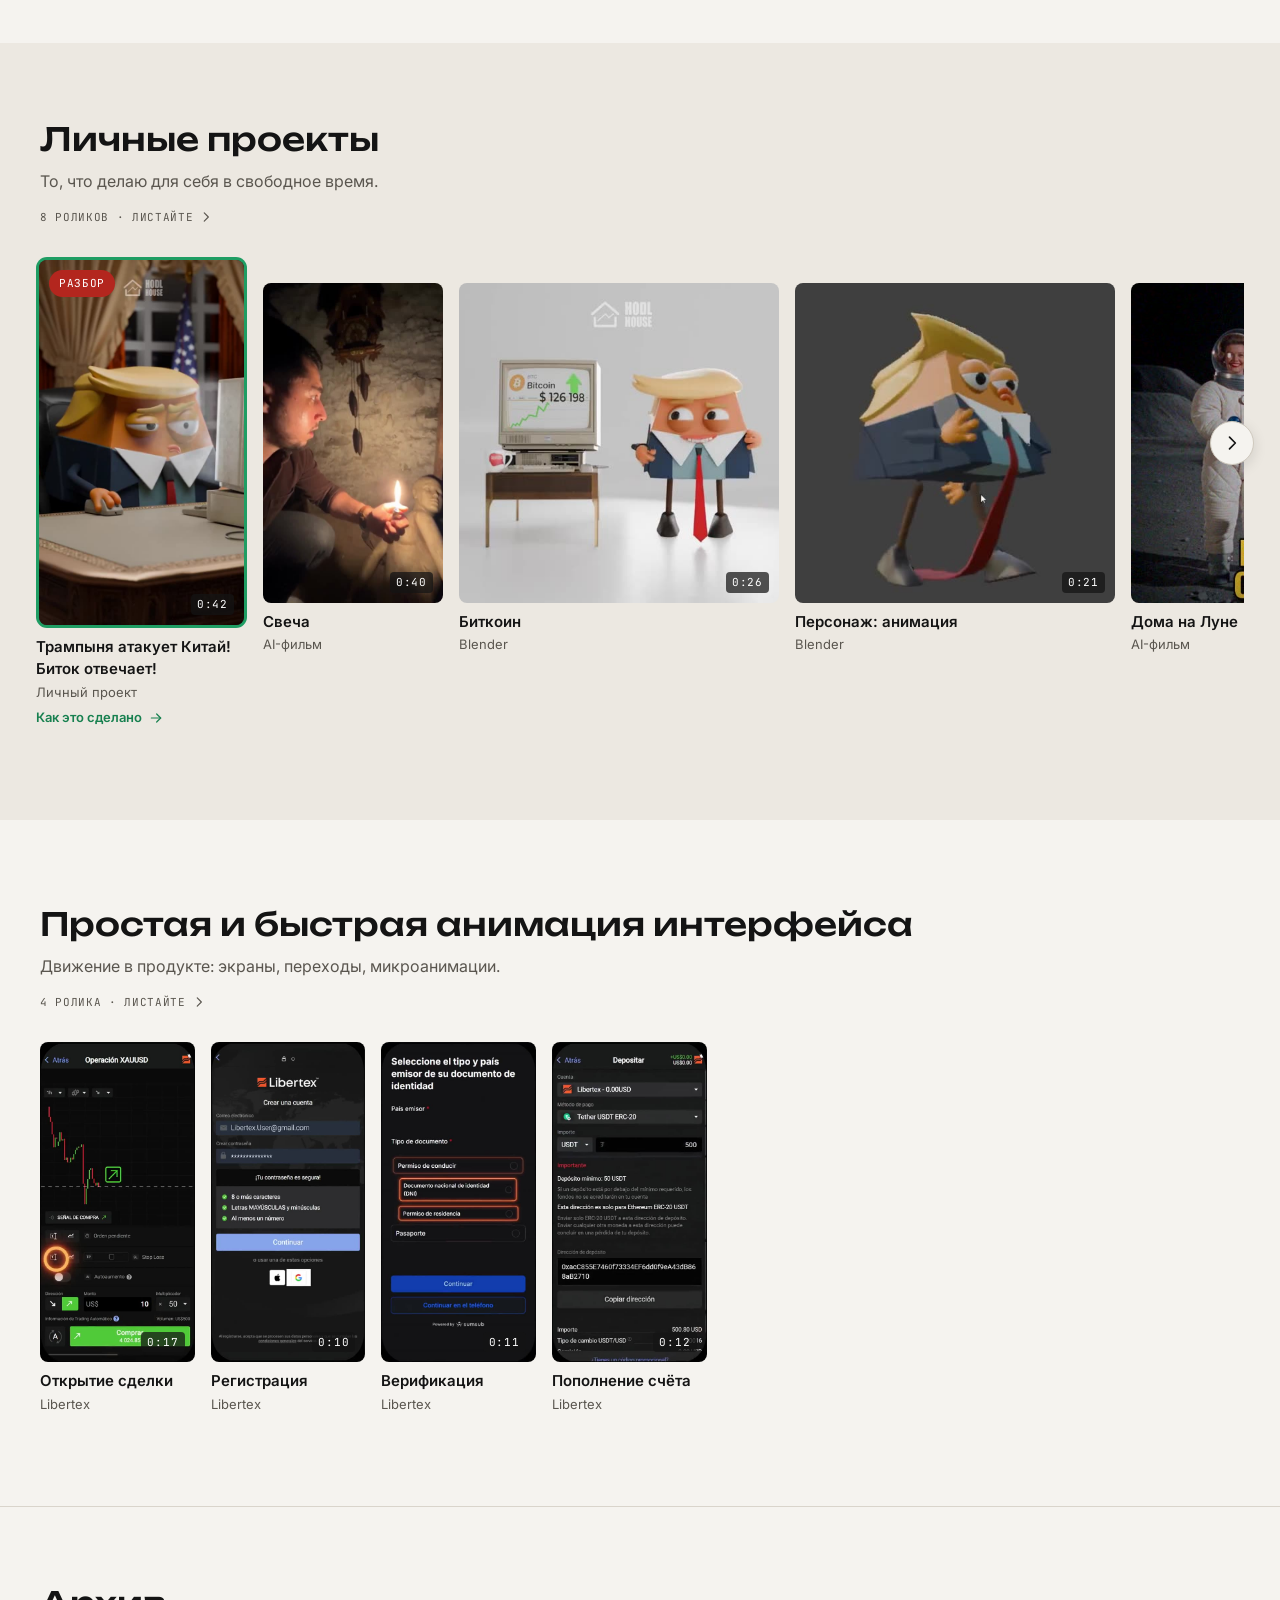
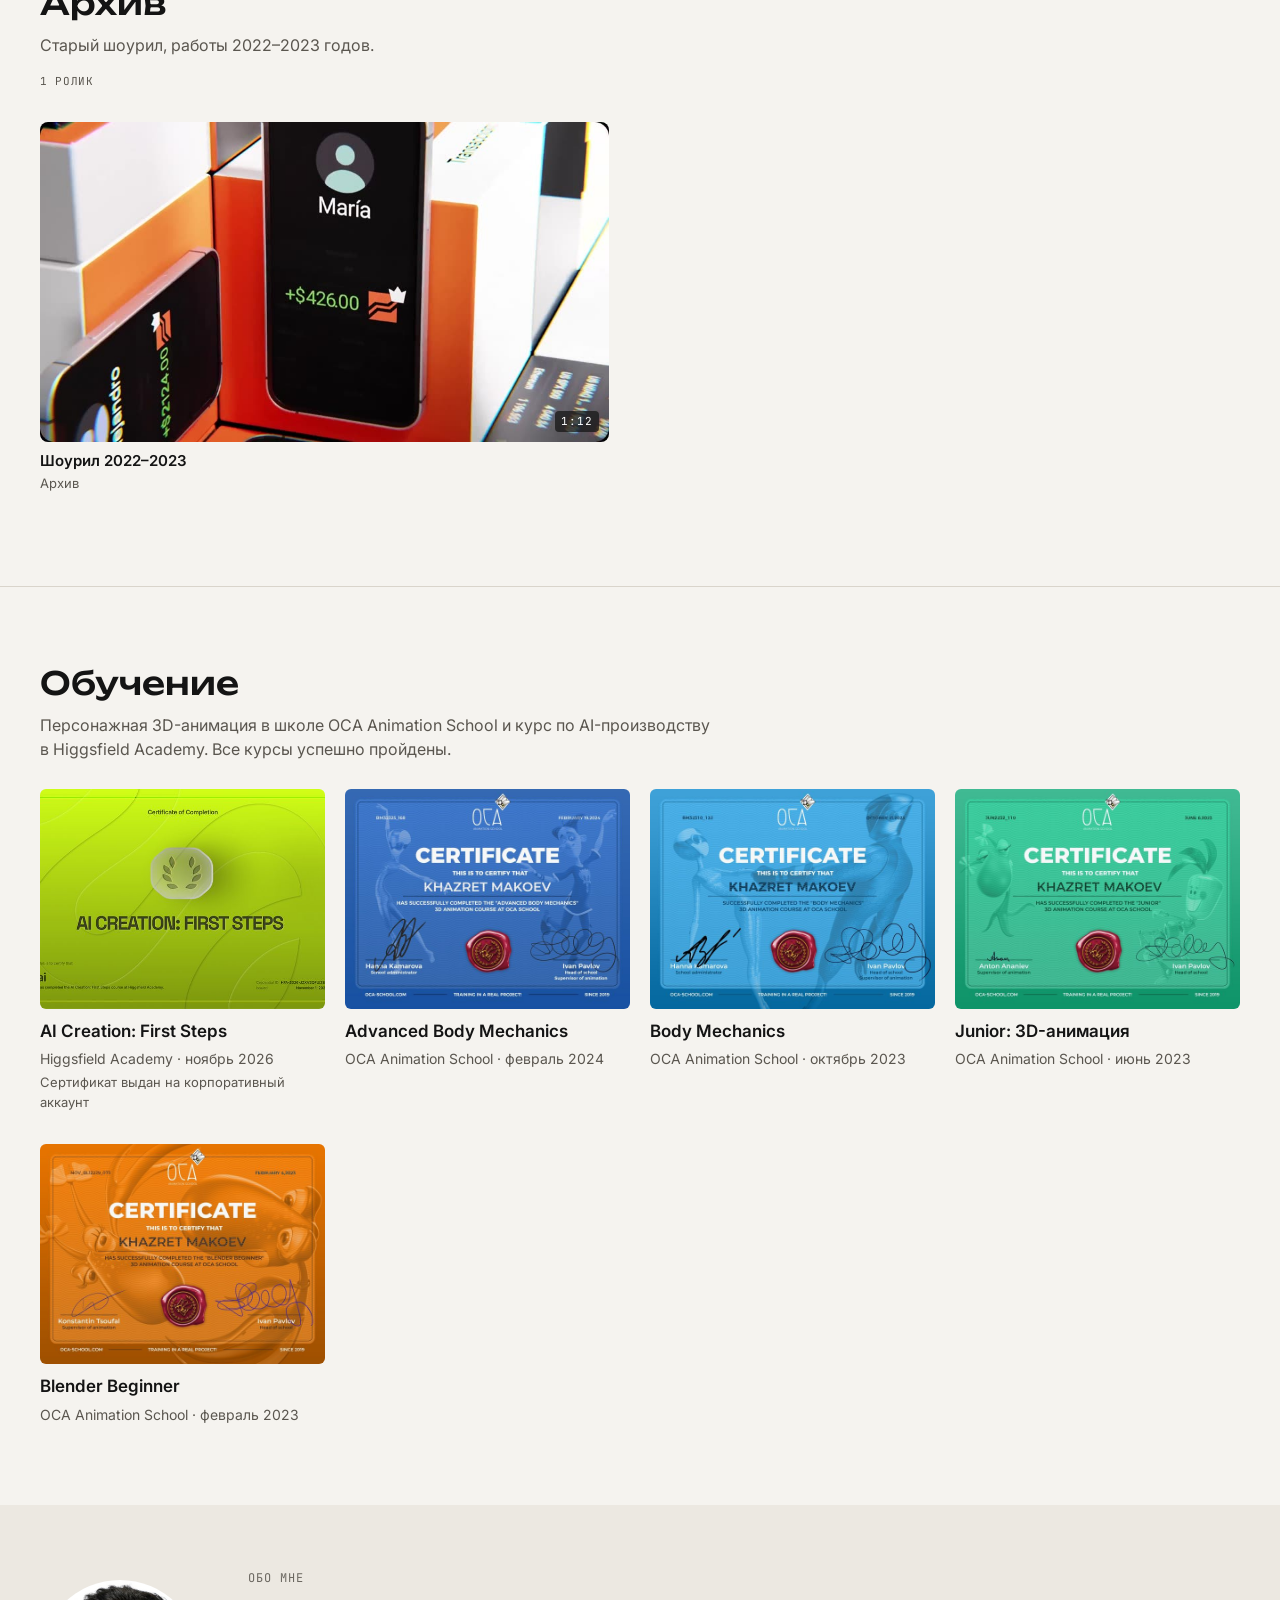
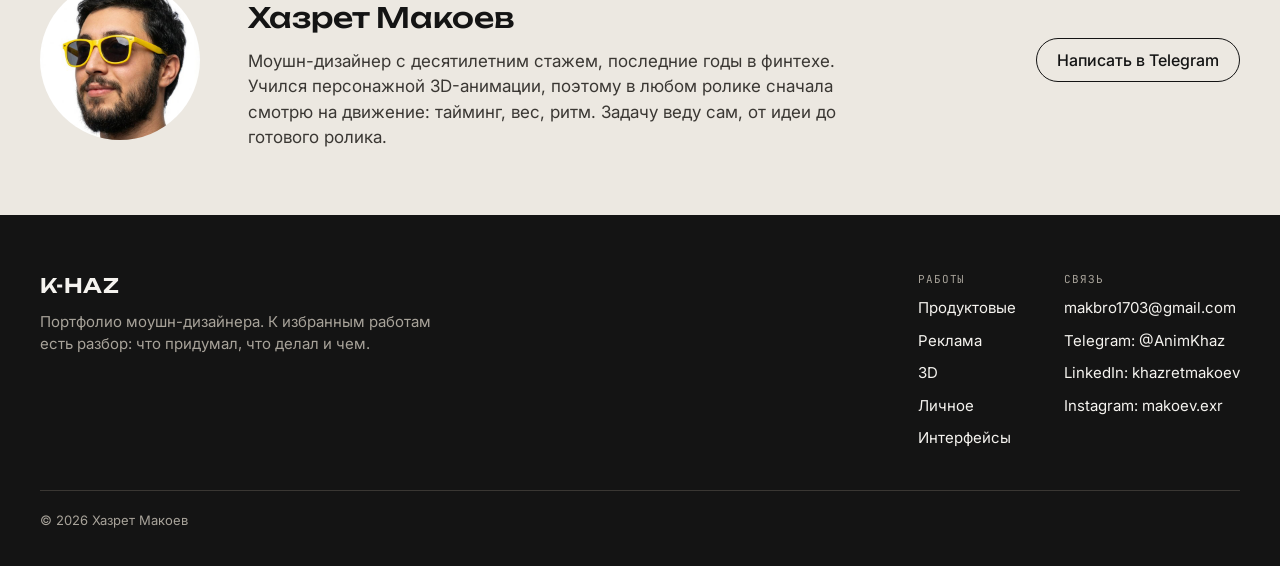
==== commit 249c69dc: "Личные проекты: Дома на Луне Co-Authored-By: Claude Fable 5.2 <noreply@anthropic.com> Claude-Session" ====
--- a/docs/index.html
+++ b/docs/index.html
@@ -141,7 +141,7 @@
 <section id="personal" class="sec sec-band">
   <div class="wrap sec-in">
     <div class="sec-head"><h2>Личные проекты</h2><span>То, что делаю для себя в свободное время.</span></div>
-    <span class="rail-count mono">7 роликов · листайте <svg width="20" height="20" viewBox="0 0 24 24" fill="none" stroke="currentColor" stroke-width="2" stroke-linecap="round" stroke-linejoin="round" aria-hidden="true"><path d="M9 5l7 7-7 7"/></svg></span>
+    <span class="rail-count mono">8 роликов · листайте <svg width="20" height="20" viewBox="0 0 24 24" fill="none" stroke="currentColor" stroke-width="2" stroke-linecap="round" stroke-linejoin="round" aria-hidden="true"><path d="M9 5l7 7-7 7"/></svg></span>
     <div class="rail-wrap">
       <button class="rail-btn rail-prev" type="button" aria-label="Листать влево"><svg width="20" height="20" viewBox="0 0 24 24" fill="none" stroke="currentColor" stroke-width="2" stroke-linecap="round" stroke-linejoin="round" aria-hidden="true"><path d="M15 5l-7 7 7 7"/></svg></button>
       <div class="rail">
@@ -149,6 +149,7 @@
 <button class="ritem vid" type="button" data-src="media/v/candle.mp4" data-poster="media/v/candle.jpg" data-title="Свеча"><span class="rthumb" style="aspect-ratio:720/1280"><img src="media/v/candle.jpg" alt="" loading="lazy" width="720" height="1280"><span class="thumb-dur mono">0:40</span><span class="rplay"><svg width="16" height="16" viewBox="0 0 24 24" fill="currentColor" aria-hidden="true"><path d="M7 4.5v15l12-7.5z"/></svg></span></span><span class="card-title">Свеча</span><span class="card-tag">AI-фильм</span></button>
 <button class="ritem vid" type="button" data-src="media/v/p-bitcoin.mp4" data-poster="media/v/p-bitcoin.jpg" data-title="Биткоин"><span class="rthumb" style="aspect-ratio:720/720"><img src="media/v/p-bitcoin.jpg" alt="" loading="lazy" width="720" height="720"><span class="thumb-dur mono">0:26</span><span class="rplay"><svg width="16" height="16" viewBox="0 0 24 24" fill="currentColor" aria-hidden="true"><path d="M7 4.5v15l12-7.5z"/></svg></span></span><span class="card-title">Биткоин</span><span class="card-tag">Blender</span></button>
 <button class="ritem vid" type="button" data-src="media/v/p-character.mp4" data-poster="media/v/p-character.jpg" data-title="Персонаж: анимация"><span class="rthumb" style="aspect-ratio:720/720"><img src="media/v/p-character.jpg" alt="" loading="lazy" width="720" height="720"><span class="thumb-dur mono">0:21</span><span class="rplay"><svg width="16" height="16" viewBox="0 0 24 24" fill="currentColor" aria-hidden="true"><path d="M7 4.5v15l12-7.5z"/></svg></span></span><span class="card-title">Персонаж: анимация</span><span class="card-tag">Blender</span></button>
+<button class="ritem vid" type="button" data-src="media/v/moon-homes.mp4" data-poster="media/v/moon-homes.jpg" data-title="Дома на Луне"><span class="rthumb" style="aspect-ratio:752/560"><img src="media/v/moon-homes.jpg" alt="" loading="lazy" width="752" height="560"><span class="thumb-dur mono">0:15</span><span class="rplay"><svg width="16" height="16" viewBox="0 0 24 24" fill="currentColor" aria-hidden="true"><path d="M7 4.5v15l12-7.5z"/></svg></span></span><span class="card-title">Дома на Луне</span><span class="card-tag">AI-фильм</span></button>
 <button class="ritem vid" type="button" data-src="media/v/p-war.mp4" data-poster="media/v/p-war.jpg" data-title="War Is Coming"><span class="rthumb" style="aspect-ratio:720/1280"><img src="media/v/p-war.jpg" alt="" loading="lazy" width="720" height="1280"><span class="thumb-dur mono">0:51</span><span class="rplay"><svg width="16" height="16" viewBox="0 0 24 24" fill="currentColor" aria-hidden="true"><path d="M7 4.5v15l12-7.5z"/></svg></span></span><span class="card-title">War Is Coming</span><span class="card-tag">Личный проект</span></button>
 <button class="ritem vid" type="button" data-src="media/v/penguin.mp4" data-poster="media/v/penguin.jpg" data-title="Пингвин"><span class="rthumb" style="aspect-ratio:720/720"><img src="media/v/penguin.jpg" alt="" loading="lazy" width="720" height="720"><span class="thumb-dur mono">0:16</span><span class="rplay"><svg width="16" height="16" viewBox="0 0 24 24" fill="currentColor" aria-hidden="true"><path d="M7 4.5v15l12-7.5z"/></svg></span></span><span class="card-title">Пингвин</span><span class="card-tag">Blender</span></button>
 <button class="ritem vid" type="button" data-src="media/v/police.mp4" data-poster="media/v/police.jpg" data-title="Полицейские"><span class="rthumb" style="aspect-ratio:1280/720"><img src="media/v/police.jpg" alt="" loading="lazy" width="1280" height="720"><span class="thumb-dur mono">0:55</span><span class="rplay"><svg width="16" height="16" viewBox="0 0 24 24" fill="currentColor" aria-hidden="true"><path d="M7 4.5v15l12-7.5z"/></svg></span></span><span class="card-title">Полицейские</span><span class="card-tag">AI-фильм</span></button>
